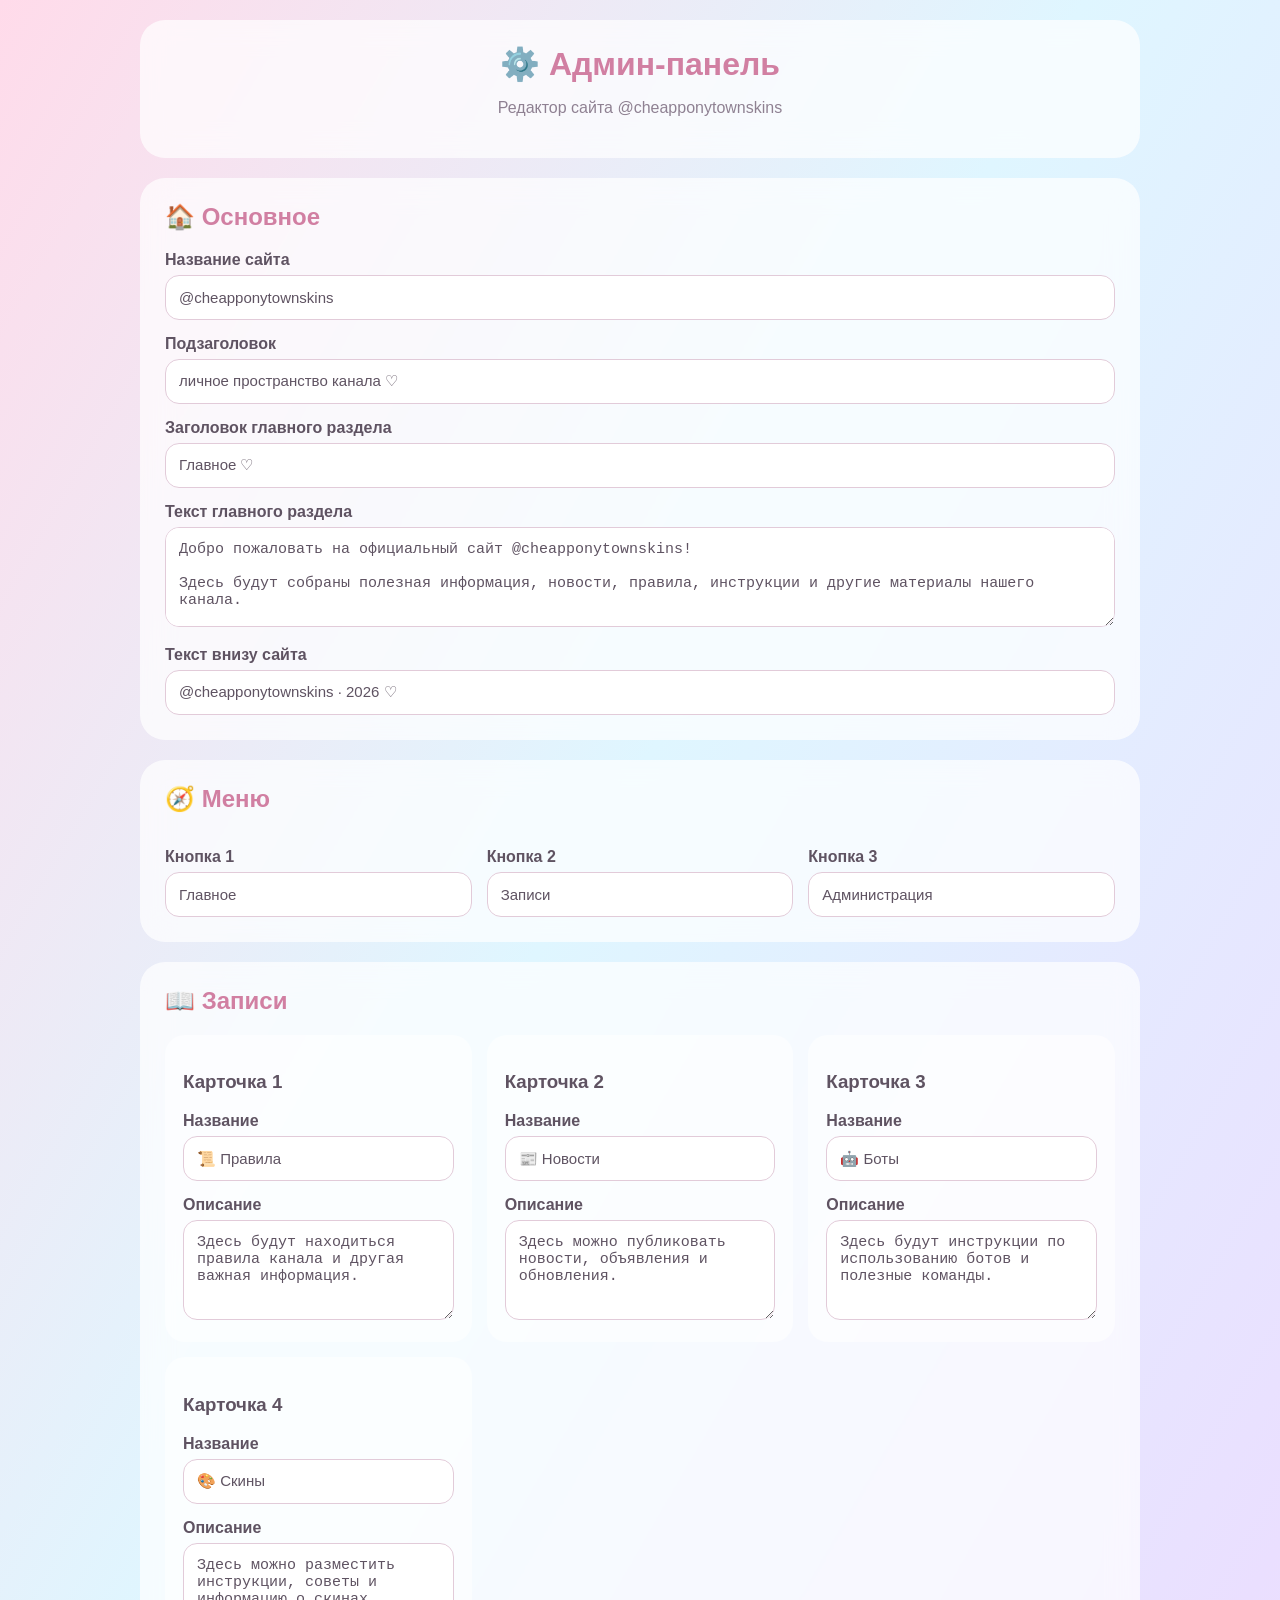
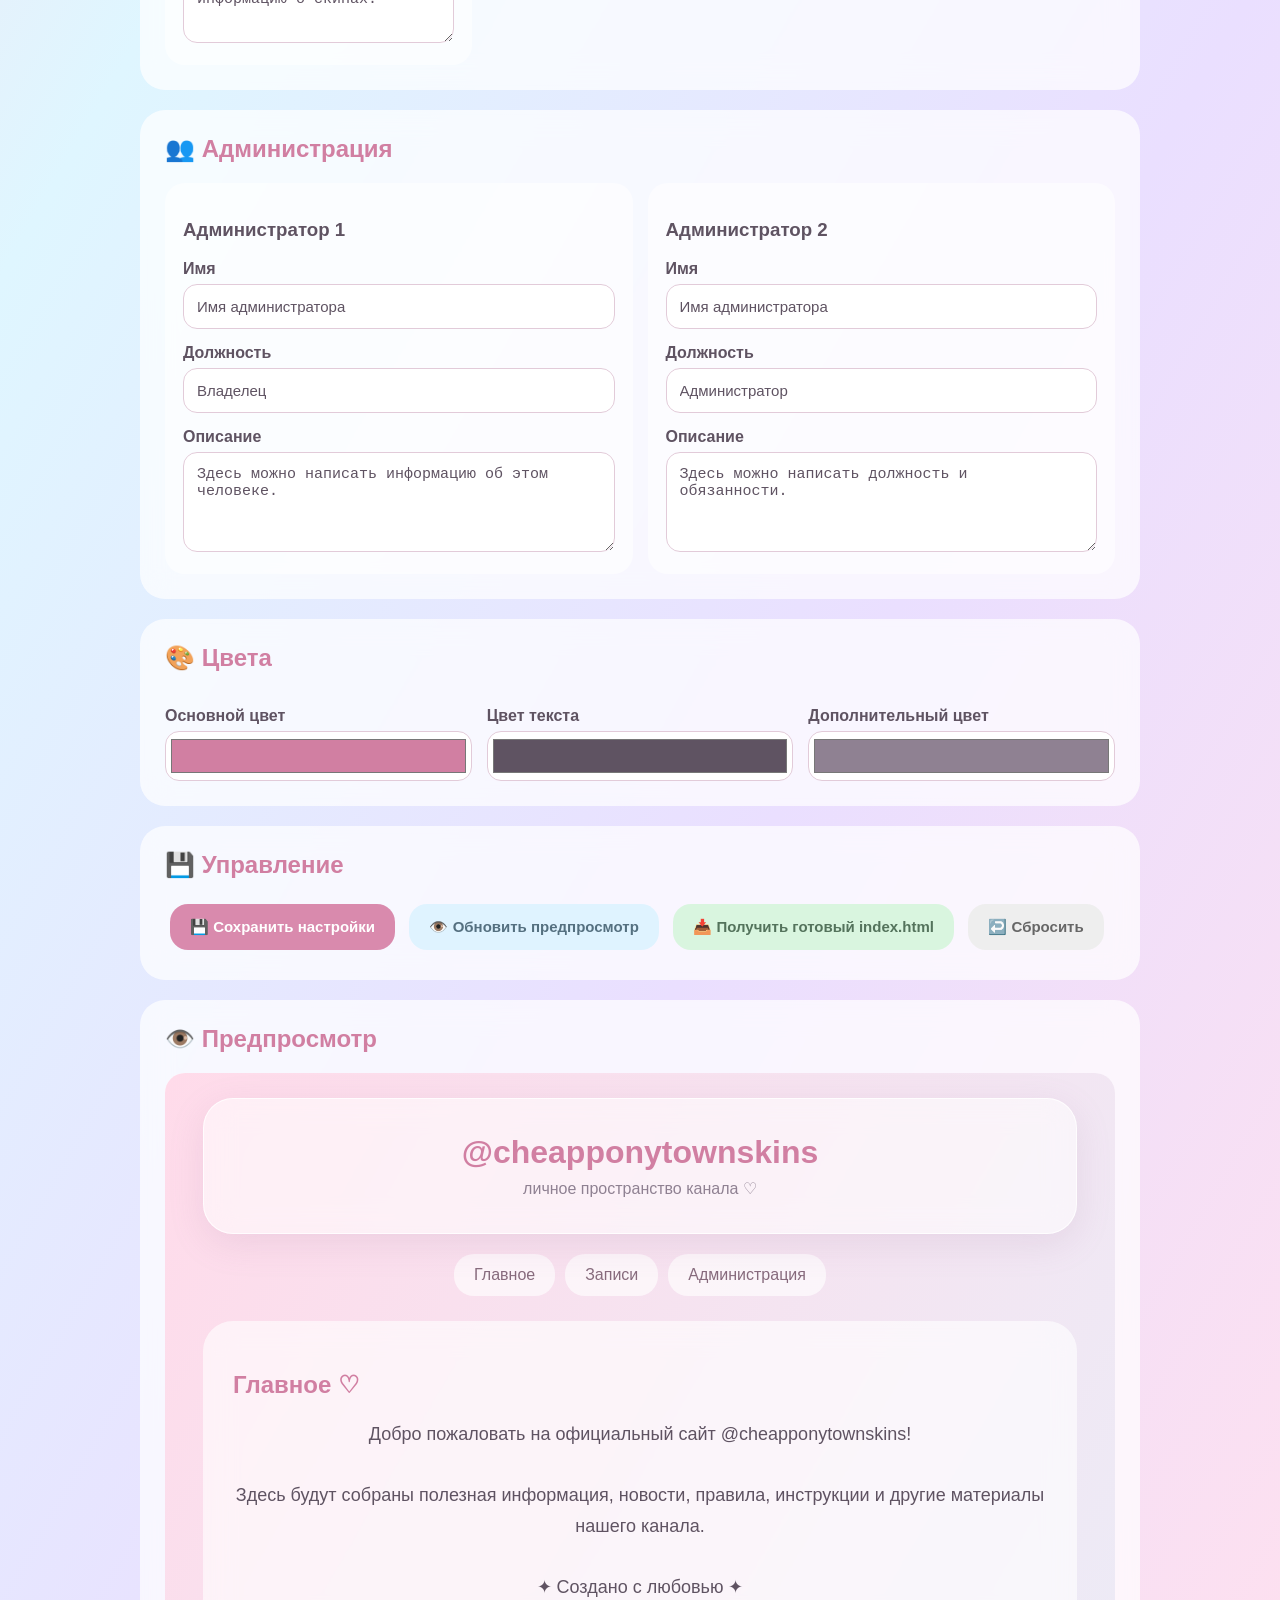
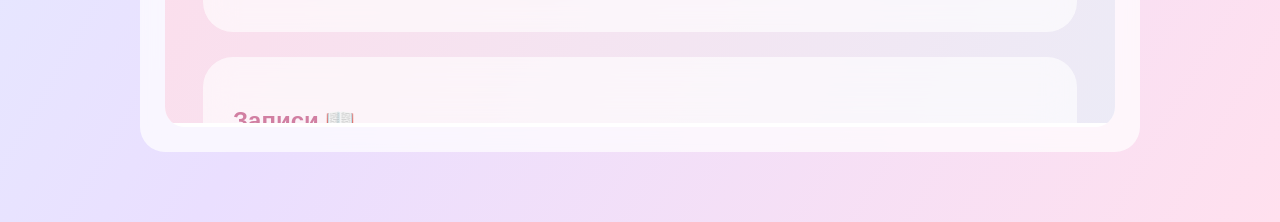
==== admin.html @ 1b4c838d "Rename Admin.html to admin.html" ====
<!DOCTYPE html>
<html lang="ru">
<head>
<meta charset="UTF-8">
<meta name="viewport" content="width=device-width, initial-scale=1.0">

<title>Админ-панель</title>

<style>

* {
    box-sizing: border-box;
}

body {
    margin: 0;
    font-family: Arial, sans-serif;
    background:
        linear-gradient(
            120deg,
            #ffdbea,
            #dff6ff,
            #eadfff,
            #ffe0ee
        );

    min-height: 100vh;
    color: #5f5362;
}

.container {
    width: min(1000px, 94%);
    margin: auto;
    padding: 20px 0 50px;
}

header {
    background: rgba(255,255,255,.7);
    backdrop-filter: blur(15px);
    padding: 25px;
    border-radius: 25px;
    text-align: center;
    margin-bottom: 20px;
}

header h1 {
    margin: 0;
    color: #d17fa2;
}

header p {
    color: #8f8192;
}

.panel {
    background: rgba(255,255,255,.7);
    backdrop-filter: blur(15px);
    padding: 25px;
    border-radius: 25px;
    margin-bottom: 20px;
}

.panel h2 {
    color: #d17fa2;
    margin-top: 0;
}

label {
    display: block;
    margin-top: 15px;
    margin-bottom: 6px;
    font-weight: bold;
}

input,
textarea {
    width: 100%;
    padding: 13px;
    border-radius: 14px;
    border: 1px solid #e2cbd9;
    background: white;
    font-size: 15px;
    color: #5f5362;
}

textarea {
    min-height: 100px;
    resize: vertical;
}

.grid {
    display: grid;
    grid-template-columns:
        repeat(auto-fit, minmax(230px, 1fr));

    gap: 15px;
}

.editor-card {
    background: rgba(255,255,255,.55);
    padding: 18px;
    border-radius: 20px;
}

button {
    border: none;
    padding: 14px 20px;
    border-radius: 18px;
    cursor: pointer;
    font-size: 15px;
    font-weight: bold;
    margin: 5px;
}

.save {
    background: #d98aad;
    color: white;
}

.preview {
    background: #dff3ff;
    color: #557080;
}

.download {
    background: #d9f5df;
    color: #54735c;
}

.reset {
    background: #eee;
    color: #666;
}

#message {
    margin-top: 15px;
    padding: 12px;
    border-radius: 15px;
    background: rgba(255,255,255,.8);
    display: none;
}

.preview-box {
    background: white;
    border-radius: 20px;
    overflow: hidden;
    margin-top: 20px;
}

iframe {
    width: 100%;
    height: 650px;
    border: none;
}

.color {
    height: 50px;
    padding: 3px;
}

</style>
</head>

<body>

<div class="container">

<header>

<h1>⚙️ Админ-панель</h1>

<p>
Редактор сайта @cheapponytownskins
</p>

</header>


<!-- ОСНОВНОЕ -->

<div class="panel">

<h2>🏠 Основное</h2>

<label>Название сайта</label>
<input id="siteName">

<label>Подзаголовок</label>
<input id="subtitle">

<label>Заголовок главного раздела</label>
<input id="homeTitle">

<label>Текст главного раздела</label>
<textarea id="homeText"></textarea>

<label>Текст внизу сайта</label>
<input id="footer">

</div>


<!-- МЕНЮ -->

<div class="panel">

<h2>🧭 Меню</h2>

<div class="grid">

<div>

<label>Кнопка 1</label>
<input id="nav1">

</div>

<div>

<label>Кнопка 2</label>
<input id="nav2">

</div>

<div>

<label>Кнопка 3</label>
<input id="nav3">

</div>

</div>

</div>


<!-- КАРТОЧКИ -->

<div class="panel">

<h2>📖 Записи</h2>

<div class="grid">

<div class="editor-card">

<h3>Карточка 1</h3>

<label>Название</label>
<input id="card1Title">

<label>Описание</label>
<textarea id="card1Text"></textarea>

</div>


<div class="editor-card">

<h3>Карточка 2</h3>

<label>Название</label>
<input id="card2Title">

<label>Описание</label>
<textarea id="card2Text"></textarea>

</div>


<div class="editor-card">

<h3>Карточка 3</h3>

<label>Название</label>
<input id="card3Title">

<label>Описание</label>
<textarea id="card3Text"></textarea>

</div>


<div class="editor-card">

<h3>Карточка 4</h3>

<label>Название</label>
<input id="card4Title">

<label>Описание</label>
<textarea id="card4Text"></textarea>

</div>

</div>

</div>


<!-- АДМИНЫ -->

<div class="panel">

<h2>👥 Администрация</h2>

<div class="grid">

<div class="editor-card">

<h3>Администратор 1</h3>

<label>Имя</label>
<input id="admin1Name">

<label>Должность</label>
<input id="admin1Position">

<label>Описание</label>
<textarea id="admin1Text"></textarea>

</div>


<div class="editor-card">

<h3>Администратор 2</h3>

<label>Имя</label>
<input id="admin2Name">

<label>Должность</label>
<input id="admin2Position">

<label>Описание</label>
<textarea id="admin2Text"></textarea>

</div>

</div>

</div>


<!-- ЦВЕТА -->

<div class="panel">

<h2>🎨 Цвета</h2>

<div class="grid">

<div>

<label>Основной цвет</label>

<input
type="color"
class="color"
id="primaryColor">

</div>


<div>

<label>Цвет текста</label>

<input
type="color"
class="color"
id="textColor">

</div>


<div>

<label>Дополнительный цвет</label>

<input
type="color"
class="color"
id="secondaryColor">

</div>

</div>

</div>


<!-- УПРАВЛЕНИЕ -->

<div class="panel">

<h2>💾 Управление</h2>

<button
class="save"
onclick="saveSettings()">

💾 Сохранить настройки

</button>


<button
class="preview"
onclick="updatePreview()">

👁️ Обновить предпросмотр

</button>


<button
class="download"
onclick="downloadHTML()">

📥 Получить готовый index.html

</button>


<button
class="reset"
onclick="resetSettings()">

↩️ Сбросить

</button>


<div id="message"></div>

</div>


<!-- ПРЕДПРОСМОТР -->

<div class="panel">

<h2>👁️ Предпросмотр</h2>

<div class="preview-box">

<iframe id="preview"></iframe>

</div>

</div>


</div>


<script>


const defaults = {

siteName:
"@cheapponytownskins",

subtitle:
"личное пространство канала ♡",

homeTitle:
"Главное ♡",

homeText:
"Добро пожаловать на официальный сайт @cheapponytownskins!\n\nЗдесь будут собраны полезная информация, новости, правила, инструкции и другие материалы нашего канала.\n\n✦ Создано с любовью ✦",

footer:
"@cheapponytownskins · 2026 ♡",

nav1:
"Главное",

nav2:
"Записи",

nav3:
"Администрация",


card1Title:
"📜 Правила",

card1Text:
"Здесь будут находиться правила канала и другая важная информация.",


card2Title:
"📰 Новости",

card2Text:
"Здесь можно публиковать новости, объявления и обновления.",


card3Title:
"🤖 Боты",

card3Text:
"Здесь будут инструкции по использованию ботов и полезные команды.",


card4Title:
"🎨 Скины",

card4Text:
"Здесь можно разместить инструкции, советы и информацию о скинах.",


admin1Name:
"Имя администратора",

admin1Position:
"Владелец",

admin1Text:
"Здесь можно написать информацию об этом человеке.",


admin2Name:
"Имя администратора",

admin2Position:
"Администратор",

admin2Text:
"Здесь можно написать должность и обязанности.",


primaryColor:
"#d17fa2",

textColor:
"#5f5362",

secondaryColor:
"#8f8192"

};


function getSettings() {

    const saved =
        localStorage.getItem("adminSettings");

    if (!saved) {

        return {
            ...defaults
        };

    }

    return {
        ...defaults,
        ...JSON.parse(saved)
    };

}


function loadSettings() {

    const settings =
        getSettings();

    Object.keys(settings).forEach(key => {

        const element =
            document.getElementById(key);

        if (element) {

            element.value =
                settings[key];

        }

    });

}


function getCurrentSettings() {

    const settings = {};

    Object.keys(defaults).forEach(key => {

        const element =
            document.getElementById(key);

        if (element) {

            settings[key] =
                element.value;

        }

    });

    return settings;

}


function saveSettings() {

    const settings =
        getCurrentSettings();

    localStorage.setItem(
        "adminSettings",
        JSON.stringify(settings)
    );

    updatePreview();

    showMessage(
        "✅ Настройки сохранены!"
    );

}


function resetSettings() {

    if (
        !confirm(
            "Сбросить все изменения?"
        )
    ) {
        return;
    }

    localStorage.removeItem(
        "adminSettings"
    );

    loadSettings();

    updatePreview();

    showMessage(
        "↩️ Настройки сброшены."
    );

}


function showMessage(text) {

    const box =
        document.getElementById("message");

    box.textContent =
        text;

    box.style.display =
        "block";

    setTimeout(() => {

        box.style.display =
            "none";

    }, 3000);

}


function escapeHTML(text) {

    return text
        .replace(/&/g, "&amp;")
        .replace(/</g, "&lt;")
        .replace(/>/g, "&gt;")
        .replace(/"/g, "&quot;");

}


function generateHTML(settings) {

return `<!DOCTYPE html>

<html lang="ru">

<head>

<meta charset="UTF-8">

<meta
name="viewport"
content="width=device-width, initial-scale=1.0">

<title>${escapeHTML(settings.siteName)}</title>

<style>

* {
    box-sizing: border-box;
}

html {
    scroll-behavior: smooth;
}

body {

    margin: 0;

    min-height: 100vh;

    font-family: Arial, sans-serif;

    color: ${settings.textColor};

    background:

    linear-gradient(
        120deg,
        #ffdbea,
        #dff6ff,
        #eadfff,
        #ffe0ee,
        #d8f5ff
    );

    background-size: 500% 500%;

    animation:
    waterfall 18s ease infinite;

}

@keyframes waterfall {

0% {
    background-position: 0% 50%;
}

50% {
    background-position: 100% 50%;
}

100% {
    background-position: 0% 50%;
}

}

.page {

    width:
    min(1000px, 92%);

    margin: auto;

    padding:
    25px 0 50px;

}

header {

    text-align: center;

    padding: 35px 20px;

    margin-bottom: 20px;

    background:
    rgba(255,255,255,.55);

    border:
    1px solid
    rgba(255,255,255,.8);

    border-radius: 30px;

    box-shadow:
    0 10px 35px
    rgba(160,120,160,.15);

    backdrop-filter:
    blur(15px);

}

.logo {

    font-size: 32px;

    font-weight: bold;

    color:
    ${settings.primaryColor};

    margin-bottom: 8px;

}

.subtitle {

    color:
    ${settings.secondaryColor};

}

nav {

    display: flex;

    justify-content: center;

    flex-wrap: wrap;

    gap: 10px;

    margin: 20px 0;

}

nav a {

    text-decoration: none;

    color: #876b7d;

    background:
    rgba(255,255,255,.65);

    padding:
    12px 20px;

    border-radius: 20px;

}

section {

    margin-top: 25px;

    padding: 30px;

    background:
    rgba(255,255,255,.62);

    border-radius: 30px;

    backdrop-filter:
    blur(15px);

}

h2 {

    color:
    ${settings.primaryColor};

}

.welcome {

    text-align: center;

    font-size: 18px;

    line-height: 1.7;

}

.cards {

    display: grid;

    grid-template-columns:
    repeat(auto-fit,minmax(220px,1fr));

    gap: 15px;

}

.card {

    padding: 22px;

    background:
    rgba(255,255,255,.7);

    border-radius: 22px;

}

.card h3 {

    color:
    ${settings.primaryColor};

}

.admin {

    text-align: center;

}

.admin-name {

    font-size: 20px;

    font-weight: bold;

    color:
    ${settings.primaryColor};

}

.position {

    color:
    ${settings.secondaryColor};

}

footer {

    text-align: center;

    padding: 30px 10px 0;

    color:
    ${settings.secondaryColor};

    font-size: 13px;

}

</style>

</head>

<body>

<div class="page">

<header>

<div class="logo">
${escapeHTML(settings.siteName)}
</div>

<div class="subtitle">
${escapeHTML(settings.subtitle)}
</div>

</header>


<nav>

<a href="#home">
${escapeHTML(settings.nav1)}
</a>

<a href="#posts">
${escapeHTML(settings.nav2)}
</a>

<a href="#admins">
${escapeHTML(settings.nav3)}
</a>

</nav>


<section id="home">

<h2>
${escapeHTML(settings.homeTitle)}
</h2>

<div class="welcome">

${escapeHTML(settings.homeText)
.replace(/\n/g,"<br>")}

</div>

</section>


<section id="posts">

<h2>
Записи 📖
</h2>

<div class="cards">

<div class="card">

<h3>
${escapeHTML(settings.card1Title)}
</h3>

<p>
${escapeHTML(settings.card1Text)}
</p>

</div>


<div class="card">

<h3>
${escapeHTML(settings.card2Title)}
</h3>

<p>
${escapeHTML(settings.card2Text)}
</p>

</div>


<div class="card">

<h3>
${escapeHTML(settings.card3Title)}
</h3>

<p>
${escapeHTML(settings.card3Text)}
</p>

</div>


<div class="card">

<h3>
${escapeHTML(settings.card4Title)}
</h3>

<p>
${escapeHTML(settings.card4Text)}
</p>

</div>

</div>

</section>


<section id="admins">

<h2>
Администрация ♡
</h2>

<div class="cards">

<div class="card admin">

<div class="admin-name">

${escapeHTML(settings.admin1Name)}

</div>

<div class="position">

${escapeHTML(settings.admin1Position)}

</div>

<p>

${escapeHTML(settings.admin1Text)}

</p>

</div>


<div class="card admin">

<div class="admin-name">

${escapeHTML(settings.admin2Name)}

</div>

<div class="position">

${escapeHTML(settings.admin2Position)}

</div>

<p>

${escapeHTML(settings.admin2Text)}

</p>

</div>

</div>

</section>


<footer>

${escapeHTML(settings.footer)}

</footer>

</div>

</body>

</html>`;

}


function updatePreview() {

    const settings =
        getCurrentSettings();

    const html =
        generateHTML(settings);

    const frame =
        document.getElementById(
            "preview"
        );

    frame.srcdoc =
        html;

}


function downloadHTML() {

    const settings =
        getCurrentSettings();

    const html =
        generateHTML(settings);

    const blob =
        new Blob(
            [html],
            {
                type:
                "text/html"
            }
        );

    const url =
        URL.createObjectURL(blob);

    const link =
        document.createElement("a");

    link.href =
        url;

    link.download =
        "index.html";

    link.click();

    URL.revokeObjectURL(url);

    showMessage(
        "📥 Готовый index.html создан!"
    );

}


loadSettings();

updatePreview();

</script>

</body>
                                     </html>
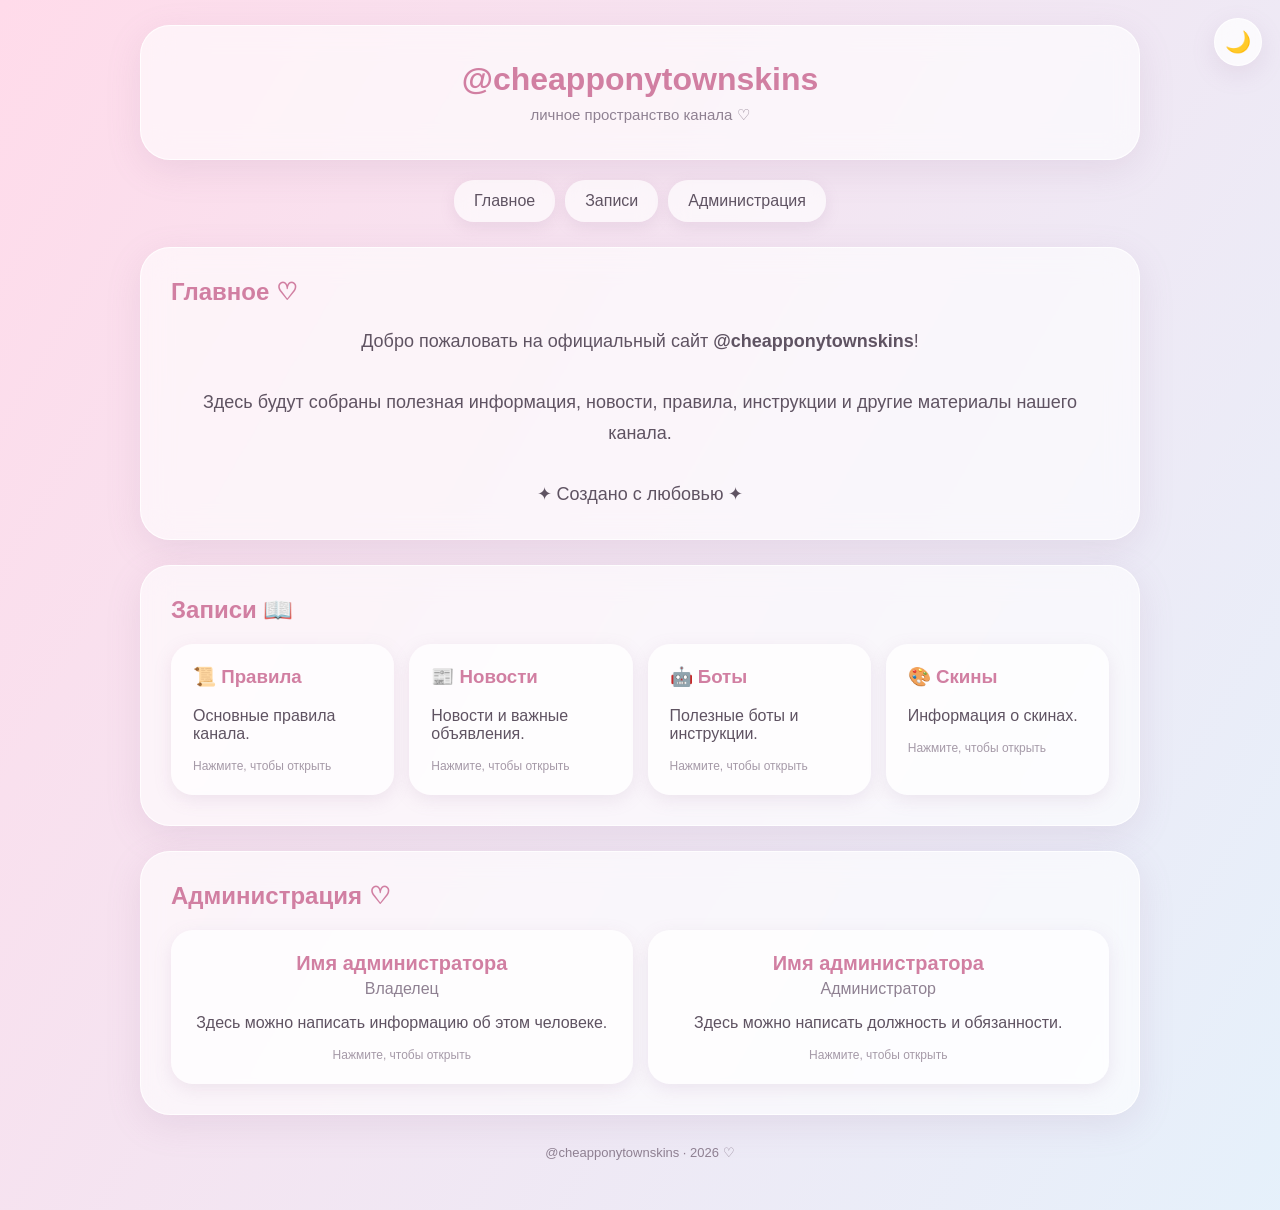
==== commit e3c3bced: "Update admin.html" ====
--- a/admin.html
+++ b/admin.html
@@ -4,7 +4,7 @@
 <meta charset="UTF-8">
 <meta name="viewport" content="width=device-width, initial-scale=1.0">
 
-<title>Админ-панель</title>
+<title>@cheapponytownskins</title>
 
 <style>
 
@@ -12,991 +12,877 @@
     box-sizing: border-box;
 }
 
+html {
+    scroll-behavior: smooth;
+}
+
+:root {
+
+    --bg1: #ffdbea;
+    --bg2: #dff6ff;
+    --bg3: #eadfff;
+    --bg4: #ffe0ee;
+    --bg5: #d8f5ff;
+
+    --text: #5f5362;
+    --primary: #d17fa2;
+    --secondary: #8f8192;
+
+    --glass: rgba(255,255,255,.62);
+    --glass-strong: rgba(255,255,255,.75);
+
+    --card: rgba(255,255,255,.72);
+
+    --nav: rgba(255,255,255,.65);
+
+    --shadow:
+        rgba(160,120,160,.15);
+
+    --popup:
+        rgba(255,255,255,.90);
+
+    --border:
+        rgba(255,255,255,.8);
+}
+
+
+/* ================= DARK THEME ================= */
+
+body.dark {
+
+    --bg1: #130708;
+    --bg2: #21090d;
+    --bg3: #2d0b10;
+    --bg4: #180608;
+    --bg5: #090909;
+
+    --text: #dedede;
+
+    --primary: #d65362;
+
+    --secondary: #a9a9a9;
+
+    --glass:
+        rgba(25,25,25,.78);
+
+    --glass-strong:
+        rgba(35,35,35,.90);
+
+    --card:
+        rgba(75,75,75,.85);
+
+    --nav:
+        rgba(45,45,45,.90);
+
+    --shadow:
+        rgba(0,0,0,.45);
+
+    --popup:
+        rgba(28,28,28,.96);
+
+    --border:
+        rgba(110,110,110,.35);
+}
+
+
+/* ================= BODY ================= */
+
 body {
+
     margin: 0;
-    font-family: Arial, sans-serif;
+
+    min-height: 100vh;
+
+    font-family:
+        Arial,
+        sans-serif;
+
+    color:
+        var(--text);
+
     background:
+
         linear-gradient(
             120deg,
-            #ffdbea,
-            #dff6ff,
-            #eadfff,
-            #ffe0ee
+            var(--bg1),
+            var(--bg2),
+            var(--bg3),
+            var(--bg4),
+            var(--bg5)
         );
 
-    min-height: 100vh;
-    color: #5f5362;
-}
-
-.container {
-    width: min(1000px, 94%);
-    margin: auto;
-    padding: 20px 0 50px;
-}
+    background-size:
+        500% 500%;
+
+    animation:
+        waterfall 18s ease infinite;
+
+    transition:
+        background .5s,
+        color .5s;
+}
+
+
+@keyframes waterfall {
+
+    0% {
+        background-position:
+            0% 50%;
+    }
+
+    50% {
+        background-position:
+            100% 50%;
+    }
+
+    100% {
+        background-position:
+            0% 50%;
+    }
+
+}
+
+
+/* ================= THEME BUTTON ================= */
+
+.theme-button {
+
+    position:
+        fixed;
+
+    top:
+        18px;
+
+    right:
+        18px;
+
+    z-index:
+        10000;
+
+    width:
+        48px;
+
+    height:
+        48px;
+
+    border:
+        1px solid var(--border);
+
+    border-radius:
+        50%;
+
+    background:
+        var(--glass-strong);
+
+    backdrop-filter:
+        blur(15px);
+
+    box-shadow:
+        0 8px 25px var(--shadow);
+
+    cursor:
+        pointer;
+
+    font-size:
+        21px;
+
+    transition:
+        .3s;
+
+}
+
+
+.theme-button:hover {
+
+    transform:
+        rotate(15deg)
+        scale(1.08);
+
+}
+
+
+/* ================= PAGE ================= */
+
+.page {
+
+    width:
+        min(1000px,92%);
+
+    margin:
+        auto;
+
+    padding:
+        25px 0 50px;
+}
+
+
+/* ================= HEADER ================= */
 
 header {
-    background: rgba(255,255,255,.7);
-    backdrop-filter: blur(15px);
-    padding: 25px;
-    border-radius: 25px;
-    text-align: center;
-    margin-bottom: 20px;
-}
-
-header h1 {
-    margin: 0;
-    color: #d17fa2;
-}
-
-header p {
-    color: #8f8192;
-}
-
-.panel {
-    background: rgba(255,255,255,.7);
-    backdrop-filter: blur(15px);
-    padding: 25px;
-    border-radius: 25px;
-    margin-bottom: 20px;
-}
-
-.panel h2 {
-    color: #d17fa2;
-    margin-top: 0;
-}
-
-label {
-    display: block;
-    margin-top: 15px;
-    margin-bottom: 6px;
-    font-weight: bold;
-}
-
-input,
-textarea {
-    width: 100%;
-    padding: 13px;
-    border-radius: 14px;
-    border: 1px solid #e2cbd9;
-    background: white;
-    font-size: 15px;
-    color: #5f5362;
-}
-
-textarea {
-    min-height: 100px;
-    resize: vertical;
-}
-
-.grid {
-    display: grid;
+
+    text-align:
+        center;
+
+    padding:
+        35px 20px;
+
+    margin-bottom:
+        20px;
+
+    background:
+        var(--glass);
+
+    border:
+        1px solid var(--border);
+
+    border-radius:
+        30px;
+
+    box-shadow:
+        0 10px 35px var(--shadow);
+
+    backdrop-filter:
+        blur(15px);
+
+    transition:
+        .5s;
+}
+
+
+.logo {
+
+    font-size:
+        32px;
+
+    font-weight:
+        bold;
+
+    color:
+        var(--primary);
+
+    margin-bottom:
+        8px;
+}
+
+
+.subtitle {
+
+    color:
+        var(--secondary);
+
+    font-size:
+        15px;
+}
+
+
+/* ================= NAV ================= */
+
+nav {
+
+    display:
+        flex;
+
+    justify-content:
+        center;
+
+    flex-wrap:
+        wrap;
+
+    gap:
+        10px;
+
+    margin:
+        20px 0;
+}
+
+
+nav a {
+
+    text-decoration:
+        none;
+
+    color:
+        var(--text);
+
+    background:
+        var(--nav);
+
+    padding:
+        12px 20px;
+
+    border-radius:
+        20px;
+
+    transition:
+        .25s;
+
+    box-shadow:
+        0 5px 15px var(--shadow);
+
+    backdrop-filter:
+        blur(10px);
+}
+
+
+nav a:hover {
+
+    transform:
+        translateY(-3px);
+
+    background:
+        var(--glass-strong);
+
+    color:
+        var(--primary);
+}
+
+
+/* ================= SECTION ================= */
+
+section {
+
+    margin-top:
+        25px;
+
+    padding:
+        30px;
+
+    background:
+        var(--glass);
+
+    border:
+        1px solid var(--border);
+
+    border-radius:
+        30px;
+
+    box-shadow:
+        0 10px 35px var(--shadow);
+
+    backdrop-filter:
+        blur(15px);
+
+    transition:
+        .5s;
+}
+
+
+h2 {
+
+    margin-top:
+        0;
+
+    color:
+        var(--primary);
+}
+
+
+.welcome {
+
+    text-align:
+        center;
+
+    font-size:
+        18px;
+
+    line-height:
+        1.7;
+}
+
+
+/* ================= CARDS ================= */
+
+.cards {
+
+    display:
+        grid;
+
     grid-template-columns:
-        repeat(auto-fit, minmax(230px, 1fr));
-
-    gap: 15px;
-}
-
-.editor-card {
-    background: rgba(255,255,255,.55);
-    padding: 18px;
-    border-radius: 20px;
-}
-
-button {
-    border: none;
-    padding: 14px 20px;
-    border-radius: 18px;
-    cursor: pointer;
-    font-size: 15px;
-    font-weight: bold;
-    margin: 5px;
-}
-
-.save {
-    background: #d98aad;
-    color: white;
-}
-
-.preview {
-    background: #dff3ff;
-    color: #557080;
-}
-
-.download {
-    background: #d9f5df;
-    color: #54735c;
-}
-
-.reset {
-    background: #eee;
-    color: #666;
-}
-
-#message {
-    margin-top: 15px;
-    padding: 12px;
-    border-radius: 15px;
-    background: rgba(255,255,255,.8);
-    display: none;
-}
-
-.preview-box {
-    background: white;
-    border-radius: 20px;
-    overflow: hidden;
-    margin-top: 20px;
-}
-
-iframe {
-    width: 100%;
-    height: 650px;
-    border: none;
-}
-
-.color {
-    height: 50px;
-    padding: 3px;
+        repeat(
+            auto-fit,
+            minmax(220px,1fr)
+        );
+
+    gap:
+        15px;
+}
+
+
+.card {
+
+    padding:
+        22px;
+
+    background:
+        var(--card);
+
+    border-radius:
+        22px;
+
+    transition:
+        .3s;
+
+    cursor:
+        pointer;
+
+    box-shadow:
+        0 5px 18px var(--shadow);
+}
+
+
+.card:hover {
+
+    transform:
+        translateY(-5px);
+
+    box-shadow:
+        0 12px 28px var(--shadow);
+}
+
+
+.card h3 {
+
+    margin-top:
+        0;
+
+    color:
+        var(--primary);
+}
+
+
+.card::after {
+
+    content:
+        "Нажмите, чтобы открыть";
+
+    display:
+        block;
+
+    margin-top:
+        15px;
+
+    font-size:
+        12px;
+
+    color:
+        var(--secondary);
+
+    opacity:
+        .8;
+}
+
+
+/* ================= ADMIN ================= */
+
+.admin {
+
+    text-align:
+        center;
+}
+
+
+.admin-name {
+
+    font-size:
+        20px;
+
+    font-weight:
+        bold;
+
+    color:
+        var(--primary);
+}
+
+
+.position {
+
+    margin-top:
+        5px;
+
+    color:
+        var(--secondary);
+}
+
+
+/* ================= POPUP ================= */
+
+.popup {
+
+    position:
+        fixed;
+
+    inset:
+        0;
+
+    display:
+        none;
+
+    align-items:
+        center;
+
+    justify-content:
+        center;
+
+    padding:
+        20px;
+
+    z-index:
+        9999;
+
+    background:
+        rgba(0,0,0,.28);
+
+    backdrop-filter:
+        blur(12px);
+}
+
+
+.popup.active {
+
+    display:
+        flex;
+}
+
+
+.popup-window {
+
+    width:
+        min(750px,100%);
+
+    max-height:
+        85vh;
+
+    overflow:
+        hidden;
+
+    background:
+        var(--popup);
+
+    border:
+        1px solid var(--border);
+
+    border-radius:
+        30px;
+
+    box-shadow:
+        0 20px 70px var(--shadow);
+
+    backdrop-filter:
+        blur(25px);
+
+    animation:
+        popupOpen .25s ease;
+}
+
+
+@keyframes popupOpen {
+
+    from {
+
+        opacity:
+            0;
+
+        transform:
+            scale(.9)
+            translateY(20px);
+
+    }
+
+    to {
+
+        opacity:
+            1;
+
+        transform:
+            scale(1)
+            translateY(0);
+
+    }
+
+}
+
+
+.popup-header {
+
+    display:
+        flex;
+
+    align-items:
+        center;
+
+    justify-content:
+        space-between;
+
+    padding:
+        20px 25px;
+
+    border-bottom:
+        1px solid var(--border);
+}
+
+
+.popup-title {
+
+    margin:
+        0;
+
+    color:
+        var(--primary);
+
+    font-size:
+        22px;
+}
+
+
+.close {
+
+    width:
+        38px;
+
+    height:
+        38px;
+
+    border:
+        none;
+
+    border-radius:
+        50%;
+
+    background:
+        var(--card);
+
+    color:
+        var(--text);
+
+    font-size:
+        20px;
+
+    cursor:
+        pointer;
+
+    transition:
+        .2s;
+}
+
+
+.close:hover {
+
+    background:
+        var(--primary);
+
+    color:
+        white;
+
+    transform:
+        rotate(90deg);
+}
+
+
+.popup-content {
+
+    padding:
+        25px;
+
+    overflow-y:
+        auto;
+
+    max-height:
+        calc(85vh - 85px);
+
+    line-height:
+        1.75;
+
+    font-size:
+        15px;
+
+    color:
+        var(--text);
+}
+
+
+.rules h4 {
+
+    color:
+        var(--primary);
+
+    margin-bottom:
+        5px;
+}
+
+
+.rules p {
+
+    margin-top:
+        5px;
+}
+
+
+.rule-number {
+
+    color:
+        var(--primary);
+
+    font-weight:
+        bold;
+}
+
+
+/* ================= FOOTER ================= */
+
+footer {
+
+    text-align:
+        center;
+
+    padding:
+        30px 10px 0;
+
+    color:
+        var(--secondary);
+
+    font-size:
+        13px;
+}
+
+
+/* ================= MOBILE ================= */
+
+@media(max-width:600px) {
+
+    .page {
+        width:94%;
+    }
+
+    .logo {
+        font-size:25px;
+    }
+
+    section {
+        padding:22px;
+        border-radius:24px;
+    }
+
+    nav a {
+        padding:10px 15px;
+    }
+
+    .theme-button {
+
+        top:12px;
+
+        right:12px;
+
+        width:44px;
+
+        height:44px;
+
+    }
+
+    .popup {
+        padding:10px;
+    }
+
+    .popup-window {
+        border-radius:24px;
+    }
+
+    .popup-content {
+        padding:20px;
+        font-size:14px;
+    }
+
 }
 
 </style>
+
 </head>
 
 <body>
 
-<div class="container">
+
+<!-- КНОПКА ТЕМЫ -->
+
+<button
+    class="theme-button"
+    id="themeButton"
+    onclick="toggleTheme()"
+    aria-label="Сменить тему">
+
+    🌙
+
+</button>
+
+
+
+<div class="page">
+
+
+<!-- HEADER -->
 
 <header>
 
-<h1>⚙️ Админ-панель</h1>
-
-<p>
-Редактор сайта @cheapponytownskins
-</p>
+<div class="logo">
+@cheapponytownskins
+</div>
+
+<div class="subtitle">
+личное пространство канала ♡
+</div>
 
 </header>
 
 
-<!-- ОСНОВНОЕ -->
-
-<div class="panel">
-
-<h2>🏠 Основное</h2>
-
-<label>Название сайта</label>
-<input id="siteName">
-
-<label>Подзаголовок</label>
-<input id="subtitle">
-
-<label>Заголовок главного раздела</label>
-<input id="homeTitle">
-
-<label>Текст главного раздела</label>
-<textarea id="homeText"></textarea>
-
-<label>Текст внизу сайта</label>
-<input id="footer">
-
-</div>
-
-
-<!-- МЕНЮ -->
-
-<div class="panel">
-
-<h2>🧭 Меню</h2>
-
-<div class="grid">
-
-<div>
-
-<label>Кнопка 1</label>
-<input id="nav1">
-
-</div>
-
-<div>
-
-<label>Кнопка 2</label>
-<input id="nav2">
-
-</div>
-
-<div>
-
-<label>Кнопка 3</label>
-<input id="nav3">
-
-</div>
-
-</div>
-
-</div>
-
-
-<!-- КАРТОЧКИ -->
-
-<div class="panel">
-
-<h2>📖 Записи</h2>
-
-<div class="grid">
-
-<div class="editor-card">
-
-<h3>Карточка 1</h3>
-
-<label>Название</label>
-<input id="card1Title">
-
-<label>Описание</label>
-<textarea id="card1Text"></textarea>
-
-</div>
-
-
-<div class="editor-card">
-
-<h3>Карточка 2</h3>
-
-<label>Название</label>
-<input id="card2Title">
-
-<label>Описание</label>
-<textarea id="card2Text"></textarea>
-
-</div>
-
-
-<div class="editor-card">
-
-<h3>Карточка 3</h3>
-
-<label>Название</label>
-<input id="card3Title">
-
-<label>Описание</label>
-<textarea id="card3Text"></textarea>
-
-</div>
-
-
-<div class="editor-card">
-
-<h3>Карточка 4</h3>
-
-<label>Название</label>
-<input id="card4Title">
-
-<label>Описание</label>
-<textarea id="card4Text"></textarea>
-
-</div>
-
-</div>
-
-</div>
-
-
-<!-- АДМИНЫ -->
-
-<div class="panel">
-
-<h2>👥 Администрация</h2>
-
-<div class="grid">
-
-<div class="editor-card">
-
-<h3>Администратор 1</h3>
-
-<label>Имя</label>
-<input id="admin1Name">
-
-<label>Должность</label>
-<input id="admin1Position">
-
-<label>Описание</label>
-<textarea id="admin1Text"></textarea>
-
-</div>
-
-
-<div class="editor-card">
-
-<h3>Администратор 2</h3>
-
-<label>Имя</label>
-<input id="admin2Name">
-
-<label>Должность</label>
-<input id="admin2Position">
-
-<label>Описание</label>
-<textarea id="admin2Text"></textarea>
-
-</div>
-
-</div>
-
-</div>
-
-
-<!-- ЦВЕТА -->
-
-<div class="panel">
-
-<h2>🎨 Цвета</h2>
-
-<div class="grid">
-
-<div>
-
-<label>Основной цвет</label>
-
-<input
-type="color"
-class="color"
-id="primaryColor">
-
-</div>
-
-
-<div>
-
-<label>Цвет текста</label>
-
-<input
-type="color"
-class="color"
-id="textColor">
-
-</div>
-
-
-<div>
-
-<label>Дополнительный цвет</label>
-
-<input
-type="color"
-class="color"
-id="secondaryColor">
-
-</div>
-
-</div>
-
-</div>
-
-
-<!-- УПРАВЛЕНИЕ -->
-
-<div class="panel">
-
-<h2>💾 Управление</h2>
-
-<button
-class="save"
-onclick="saveSettings()">
-
-💾 Сохранить настройки
-
-</button>
-
-
-<button
-class="preview"
-onclick="updatePreview()">
-
-👁️ Обновить предпросмотр
-
-</button>
-
-
-<button
-class="download"
-onclick="downloadHTML()">
-
-📥 Получить готовый index.html
-
-</button>
-
-
-<button
-class="reset"
-onclick="resetSettings()">
-
-↩️ Сбросить
-
-</button>
-
-
-<div id="message"></div>
-
-</div>
-
-
-<!-- ПРЕДПРОСМОТР -->
-
-<div class="panel">
-
-<h2>👁️ Предпросмотр</h2>
-
-<div class="preview-box">
-
-<iframe id="preview"></iframe>
-
-</div>
-
-</div>
-
-
-</div>
-
-
-<script>
-
-
-const defaults = {
-
-siteName:
-"@cheapponytownskins",
-
-subtitle:
-"личное пространство канала ♡",
-
-homeTitle:
-"Главное ♡",
-
-homeText:
-"Добро пожаловать на официальный сайт @cheapponytownskins!\n\nЗдесь будут собраны полезная информация, новости, правила, инструкции и другие материалы нашего канала.\n\n✦ Создано с любовью ✦",
-
-footer:
-"@cheapponytownskins · 2026 ♡",
-
-nav1:
-"Главное",
-
-nav2:
-"Записи",
-
-nav3:
-"Администрация",
-
-
-card1Title:
-"📜 Правила",
-
-card1Text:
-"Здесь будут находиться правила канала и другая важная информация.",
-
-
-card2Title:
-"📰 Новости",
-
-card2Text:
-"Здесь можно публиковать новости, объявления и обновления.",
-
-
-card3Title:
-"🤖 Боты",
-
-card3Text:
-"Здесь будут инструкции по использованию ботов и полезные команды.",
-
-
-card4Title:
-"🎨 Скины",
-
-card4Text:
-"Здесь можно разместить инструкции, советы и информацию о скинах.",
-
-
-admin1Name:
-"Имя администратора",
-
-admin1Position:
-"Владелец",
-
-admin1Text:
-"Здесь можно написать информацию об этом человеке.",
-
-
-admin2Name:
-"Имя администратора",
-
-admin2Position:
-"Администратор",
-
-admin2Text:
-"Здесь можно написать должность и обязанности.",
-
-
-primaryColor:
-"#d17fa2",
-
-textColor:
-"#5f5362",
-
-secondaryColor:
-"#8f8192"
-
-};
-
-
-function getSettings() {
-
-    const saved =
-        localStorage.getItem("adminSettings");
-
-    if (!saved) {
-
-        return {
-            ...defaults
-        };
-
-    }
-
-    return {
-        ...defaults,
-        ...JSON.parse(saved)
-    };
-
-}
-
-
-function loadSettings() {
-
-    const settings =
-        getSettings();
-
-    Object.keys(settings).forEach(key => {
-
-        const element =
-            document.getElementById(key);
-
-        if (element) {
-
-            element.value =
-                settings[key];
-
-        }
-
-    });
-
-}
-
-
-function getCurrentSettings() {
-
-    const settings = {};
-
-    Object.keys(defaults).forEach(key => {
-
-        const element =
-            document.getElementById(key);
-
-        if (element) {
-
-            settings[key] =
-                element.value;
-
-        }
-
-    });
-
-    return settings;
-
-}
-
-
-function saveSettings() {
-
-    const settings =
-        getCurrentSettings();
-
-    localStorage.setItem(
-        "adminSettings",
-        JSON.stringify(settings)
-    );
-
-    updatePreview();
-
-    showMessage(
-        "✅ Настройки сохранены!"
-    );
-
-}
-
-
-function resetSettings() {
-
-    if (
-        !confirm(
-            "Сбросить все изменения?"
-        )
-    ) {
-        return;
-    }
-
-    localStorage.removeItem(
-        "adminSettings"
-    );
-
-    loadSettings();
-
-    updatePreview();
-
-    showMessage(
-        "↩️ Настройки сброшены."
-    );
-
-}
-
-
-function showMessage(text) {
-
-    const box =
-        document.getElementById("message");
-
-    box.textContent =
-        text;
-
-    box.style.display =
-        "block";
-
-    setTimeout(() => {
-
-        box.style.display =
-            "none";
-
-    }, 3000);
-
-}
-
-
-function escapeHTML(text) {
-
-    return text
-        .replace(/&/g, "&amp;")
-        .replace(/</g, "&lt;")
-        .replace(/>/g, "&gt;")
-        .replace(/"/g, "&quot;");
-
-}
-
-
-function generateHTML(settings) {
-
-return `<!DOCTYPE html>
-
-<html lang="ru">
-
-<head>
-
-<meta charset="UTF-8">
-
-<meta
-name="viewport"
-content="width=device-width, initial-scale=1.0">
-
-<title>${escapeHTML(settings.siteName)}</title>
-
-<style>
-
-* {
-    box-sizing: border-box;
-}
-
-html {
-    scroll-behavior: smooth;
-}
-
-body {
-
-    margin: 0;
-
-    min-height: 100vh;
-
-    font-family: Arial, sans-serif;
-
-    color: ${settings.textColor};
-
-    background:
-
-    linear-gradient(
-        120deg,
-        #ffdbea,
-        #dff6ff,
-        #eadfff,
-        #ffe0ee,
-        #d8f5ff
-    );
-
-    background-size: 500% 500%;
-
-    animation:
-    waterfall 18s ease infinite;
-
-}
-
-@keyframes waterfall {
-
-0% {
-    background-position: 0% 50%;
-}
-
-50% {
-    background-position: 100% 50%;
-}
-
-100% {
-    background-position: 0% 50%;
-}
-
-}
-
-.page {
-
-    width:
-    min(1000px, 92%);
-
-    margin: auto;
-
-    padding:
-    25px 0 50px;
-
-}
-
-header {
-
-    text-align: center;
-
-    padding: 35px 20px;
-
-    margin-bottom: 20px;
-
-    background:
-    rgba(255,255,255,.55);
-
-    border:
-    1px solid
-    rgba(255,255,255,.8);
-
-    border-radius: 30px;
-
-    box-shadow:
-    0 10px 35px
-    rgba(160,120,160,.15);
-
-    backdrop-filter:
-    blur(15px);
-
-}
-
-.logo {
-
-    font-size: 32px;
-
-    font-weight: bold;
-
-    color:
-    ${settings.primaryColor};
-
-    margin-bottom: 8px;
-
-}
-
-.subtitle {
-
-    color:
-    ${settings.secondaryColor};
-
-}
-
-nav {
-
-    display: flex;
-
-    justify-content: center;
-
-    flex-wrap: wrap;
-
-    gap: 10px;
-
-    margin: 20px 0;
-
-}
-
-nav a {
-
-    text-decoration: none;
-
-    color: #876b7d;
-
-    background:
-    rgba(255,255,255,.65);
-
-    padding:
-    12px 20px;
-
-    border-radius: 20px;
-
-}
-
-section {
-
-    margin-top: 25px;
-
-    padding: 30px;
-
-    background:
-    rgba(255,255,255,.62);
-
-    border-radius: 30px;
-
-    backdrop-filter:
-    blur(15px);
-
-}
-
-h2 {
-
-    color:
-    ${settings.primaryColor};
-
-}
-
-.welcome {
-
-    text-align: center;
-
-    font-size: 18px;
-
-    line-height: 1.7;
-
-}
-
-.cards {
-
-    display: grid;
-
-    grid-template-columns:
-    repeat(auto-fit,minmax(220px,1fr));
-
-    gap: 15px;
-
-}
-
-.card {
-
-    padding: 22px;
-
-    background:
-    rgba(255,255,255,.7);
-
-    border-radius: 22px;
-
-}
-
-.card h3 {
-
-    color:
-    ${settings.primaryColor};
-
-}
-
-.admin {
-
-    text-align: center;
-
-}
-
-.admin-name {
-
-    font-size: 20px;
-
-    font-weight: bold;
-
-    color:
-    ${settings.primaryColor};
-
-}
-
-.position {
-
-    color:
-    ${settings.secondaryColor};
-
-}
-
-footer {
-
-    text-align: center;
-
-    padding: 30px 10px 0;
-
-    color:
-    ${settings.secondaryColor};
-
-    font-size: 13px;
-
-}
-
-</style>
-
-</head>
-
-<body>
-
-<div class="page">
-
-<header>
-
-<div class="logo">
-${escapeHTML(settings.siteName)}
-</div>
-
-<div class="subtitle">
-${escapeHTML(settings.subtitle)}
-</div>
-
-</header>
-
+
+<!-- NAVIGATION -->
 
 <nav>
 
 <a href="#home">
-${escapeHTML(settings.nav1)}
+Главное
 </a>
 
 <a href="#posts">
-${escapeHTML(settings.nav2)}
+Записи
 </a>
 
 <a href="#admins">
-${escapeHTML(settings.nav3)}
+Администрация
 </a>
 
 </nav>
 
 
+
+<!-- HOME -->
+
 <section id="home">
 
 <h2>
-${escapeHTML(settings.homeTitle)}
+Главное ♡
 </h2>
 
 <div class="welcome">
 
-${escapeHTML(settings.homeText)
-.replace(/\n/g,"<br>")}
+Добро пожаловать на официальный сайт
+<b>@cheapponytownskins</b>!
+
+<br><br>
+
+Здесь будут собраны полезная информация,
+новости, правила, инструкции и другие материалы
+нашего канала.
+
+<br><br>
+
+✦ Создано с любовью ✦
 
 </div>
 
 </section>
 
+
+
+<!-- POSTS -->
 
 <section id="posts">
 
@@ -1006,61 +892,77 @@
 
 <div class="cards">
 
-<div class="card">
+
+<div
+    class="card"
+    onclick="openPopup('rules')">
 
 <h3>
-${escapeHTML(settings.card1Title)}
+📜 Правила
 </h3>
 
 <p>
-${escapeHTML(settings.card1Text)}
+Основные правила канала.
 </p>
 
 </div>
 
 
-<div class="card">
+
+<div
+    class="card"
+    onclick="openPopup('news')">
 
 <h3>
-${escapeHTML(settings.card2Title)}
+📰 Новости
 </h3>
 
 <p>
-${escapeHTML(settings.card2Text)}
+Новости и важные объявления.
 </p>
 
 </div>
 
 
-<div class="card">
+
+<div
+    class="card"
+    onclick="openPopup('bots')">
 
 <h3>
-${escapeHTML(settings.card3Title)}
+🤖 Боты
 </h3>
 
 <p>
-${escapeHTML(settings.card3Text)}
+Полезные боты и инструкции.
 </p>
 
 </div>
 
 
-<div class="card">
+
+<div
+    class="card"
+    onclick="openPopup('skins')">
 
 <h3>
-${escapeHTML(settings.card4Title)}
+🎨 Скины
 </h3>
 
 <p>
-${escapeHTML(settings.card4Text)}
+Информация о скинах.
 </p>
 
 </div>
 
+
 </div>
 
 </section>
 
+
+
+<!-- ADMINS -->
 
 <section id="admins">
 
@@ -1070,135 +972,472 @@
 
 <div class="cards">
 
+
 <div class="card admin">
 
 <div class="admin-name">
-
-${escapeHTML(settings.admin1Name)}
-
+Имя администратора
 </div>
 
 <div class="position">
-
-${escapeHTML(settings.admin1Position)}
-
+Владелец
 </div>
 
 <p>
-
-${escapeHTML(settings.admin1Text)}
-
+Здесь можно написать информацию
+об этом человеке.
 </p>
 
 </div>
 
 
+
 <div class="card admin">
 
 <div class="admin-name">
-
-${escapeHTML(settings.admin2Name)}
-
+Имя администратора
 </div>
 
 <div class="position">
-
-${escapeHTML(settings.admin2Position)}
-
+Администратор
 </div>
 
 <p>
-
-${escapeHTML(settings.admin2Text)}
-
+Здесь можно написать должность
+и обязанности.
 </p>
 
 </div>
 
+
 </div>
 
 </section>
 
 
+
 <footer>
 
-${escapeHTML(settings.footer)}
+@cheapponytownskins · 2026 ♡
 
 </footer>
 
-</div>
+
+</div>
+
+
+
+<!-- ================= POPUP ================= -->
+
+<div
+    class="popup"
+    id="popup"
+    onclick="closeOutside(event)">
+
+<div class="popup-window">
+
+
+<div class="popup-header">
+
+<h3
+    class="popup-title"
+    id="popupTitle">
+</h3>
+
+<button
+    class="close"
+    onclick="closePopup()">
+
+×
+
+</button>
+
+</div>
+
+
+<div
+    class="popup-content"
+    id="popupContent">
+</div>
+
+
+</div>
+
+</div>
+
+
+
+<script>
+
+
+/* ================= THEME ================= */
+
+function setTheme(dark) {
+
+    document.body.classList.toggle(
+        "dark",
+        dark
+    );
+
+    const button =
+        document.getElementById(
+            "themeButton"
+        );
+
+    button.textContent =
+        dark ? "☀️" : "🌙";
+
+    localStorage.setItem(
+        "siteTheme",
+        dark ? "dark" : "light"
+    );
+}
+
+
+function toggleTheme() {
+
+    const isDark =
+        document.body.classList.contains(
+            "dark"
+        );
+
+    setTheme(!isDark);
+
+}
+
+
+const savedTheme =
+    localStorage.getItem(
+        "siteTheme"
+    );
+
+setTheme(
+    savedTheme === "dark"
+);
+
+
+
+/* ================= POPUP ================= */
+
+const popup =
+    document.getElementById(
+        "popup"
+    );
+
+const popupTitle =
+    document.getElementById(
+        "popupTitle"
+    );
+
+const popupContent =
+    document.getElementById(
+        "popupContent"
+    );
+
+
+
+function openPopup(type) {
+
+
+    if (type === "rules") {
+
+        popupTitle.textContent =
+            "📜 Правила канала";
+
+
+        popupContent.innerHTML = `
+
+        <div class="rules">
+
+        <h4>
+        1. Уважение
+        </h4>
+
+        <p>
+        <span class="rule-number">01.</span>
+        Относитесь уважительно ко всем участникам
+        канала. Оскорбления, унижение и намеренная
+        провокация других пользователей не приветствуются.
+        </p>
+
+
+        <h4>
+        2. Запрещённый контент
+        </h4>
+
+        <p>
+        <span class="rule-number">02.</span>
+        Не публикуйте материалы, которые нарушают
+        правила Telegram, Pony Town или действующее
+        законодательство.
+        </p>
+
+
+        <h4>
+        3. Спам
+        </h4>
+
+        <p>
+        <span class="rule-number">03.</span>
+        Не отправляйте большое количество одинаковых
+        сообщений, рекламы или бессмысленных сообщений.
+        </p>
+
+
+        <h4>
+        4. Реклама
+        </h4>
+
+        <p>
+        <span class="rule-number">04.</span>
+        Реклама сторонних каналов, чатов, ботов
+        и проектов разрешена только с согласия
+        администрации.
+        </p>
+
+
+        <h4>
+        5. Конфликты
+        </h4>
+
+        <p>
+        <span class="rule-number">05.</span>
+        Не устраивайте публичные конфликты.
+        Если возникла проблема, обратитесь
+        к администрации.
+        </p>
+
+
+        <h4>
+        6. Обсуждения
+        </h4>
+
+        <p>
+        <span class="rule-number">06.</span>
+        Старайтесь придерживаться темы канала
+        и не превращать обсуждения в бессмысленные
+        споры.
+        </p>
+
+
+        <h4>
+        7. Боты
+        </h4>
+
+        <p>
+        <span class="rule-number">07.</span>
+        Используйте команды ботов по назначению.
+        Не пытайтесь намеренно мешать их работе.
+        </p>
+
+
+        <h4>
+        8. Администрация
+        </h4>
+
+        <p>
+        <span class="rule-number">08.</span>
+        Решения администрации необходимо уважать.
+        Если вы считаете решение ошибочным,
+        спокойно обратитесь к администрации.
+        </p>
+
+
+        <h4>
+        9. Личные данные
+        </h4>
+
+        <p>
+        <span class="rule-number">09.</span>
+        Не публикуйте чужие личные данные без разрешения.
+        Также не просите участников раскрывать
+        личную информацию.
+        </p>
+
+
+        <h4>
+        10. Ответственность
+        </h4>
+
+        <p>
+        <span class="rule-number">10.</span>
+        Незнание правил не освобождает от необходимости
+        их соблюдать. За нарушения администрация может
+        выдать предупреждение или применить другие меры.
+        </p>
+
+
+        <h4>
+        11. Изменение правил
+        </h4>
+
+        <p>
+        <span class="rule-number">11.</span>
+        Администрация может изменять и дополнять правила.
+        Обновлённые правила вступают в силу после
+        публикации соответствующего объявления.
+        </p>
+
+
+        <h4>
+        12. Главное правило ♡
+        </h4>
+
+        <p>
+        <span class="rule-number">12.</span>
+        Будьте адекватными, уважайте других участников
+        и получайте удовольствие от общения и контента
+        @cheapponytownskins.
+        </p>
+
+        </div>
+
+        `;
+
+    }
+
+
+
+    if (type === "news") {
+
+        popupTitle.textContent =
+            "📰 Новости";
+
+
+        popupContent.innerHTML = `
+
+        <h4>
+        Новости канала
+        </h4>
+
+        <p>
+        Здесь будут появляться важные новости,
+        обновления, объявления и другая информация
+        для подписчиков @cheapponytownskins.
+        </p>
+
+        <p>
+        Следите за обновлениями, чтобы ничего
+        не пропустить ♡
+        </p>
+
+        `;
+
+    }
+
+
+
+    if (type === "bots") {
+
+        popupTitle.textContent =
+            "🤖 Боты";
+
+
+        popupContent.innerHTML = `
+
+        <h4>
+        Полезные боты
+        </h4>
+
+        <p>
+        В этом разделе можно разместить список ботов,
+        их команды и подробные инструкции.
+        </p>
+
+        <p>
+        Например: команда бота → описание команды →
+        результат использования.
+        </p>
+
+        `;
+
+    }
+
+
+
+    if (type === "skins") {
+
+        popupTitle.textContent =
+            "🎨 Скины";
+
+
+        popupContent.innerHTML = `
+
+        <h4>
+        Информация о скинах
+        </h4>
+
+        <p>
+        Здесь можно размещать коды скинов,
+        подборки, инструкции и другую информацию
+        по Pony Town.
+        </p>
+
+        <p>
+        Каждый материал можно оформить отдельной
+        записью.
+        </p>
+
+        `;
+
+    }
+
+
+    popup.classList.add(
+        "active"
+    );
+
+    document.body.style.overflow =
+        "hidden";
+
+}
+
+
+
+function closePopup() {
+
+    popup.classList.remove(
+        "active"
+    );
+
+    document.body.style.overflow =
+        "";
+
+}
+
+
+
+function closeOutside(event) {
+
+    if (
+        event.target === popup
+    ) {
+
+        closePopup();
+
+    }
+
+}
+
+
+
+document.addEventListener(
+    "keydown",
+    function(event) {
+
+        if (
+            event.key === "Escape"
+        ) {
+
+            closePopup();
+
+        }
+
+    }
+);
+
+</script>
+
 
 </body>
-
-</html>`;
-
-}
-
-
-function updatePreview() {
-
-    const settings =
-        getCurrentSettings();
-
-    const html =
-        generateHTML(settings);
-
-    const frame =
-        document.getElementById(
-            "preview"
-        );
-
-    frame.srcdoc =
-        html;
-
-}
-
-
-function downloadHTML() {
-
-    const settings =
-        getCurrentSettings();
-
-    const html =
-        generateHTML(settings);
-
-    const blob =
-        new Blob(
-            [html],
-            {
-                type:
-                "text/html"
-            }
-        );
-
-    const url =
-        URL.createObjectURL(blob);
-
-    const link =
-        document.createElement("a");
-
-    link.href =
-        url;
-
-    link.download =
-        "index.html";
-
-    link.click();
-
-    URL.revokeObjectURL(url);
-
-    showMessage(
-        "📥 Готовый index.html создан!"
-    );
-
-}
-
-
-loadSettings();
-
-updatePreview();
-
-</script>
-
-</body>
-                                     </html>
+    </html>
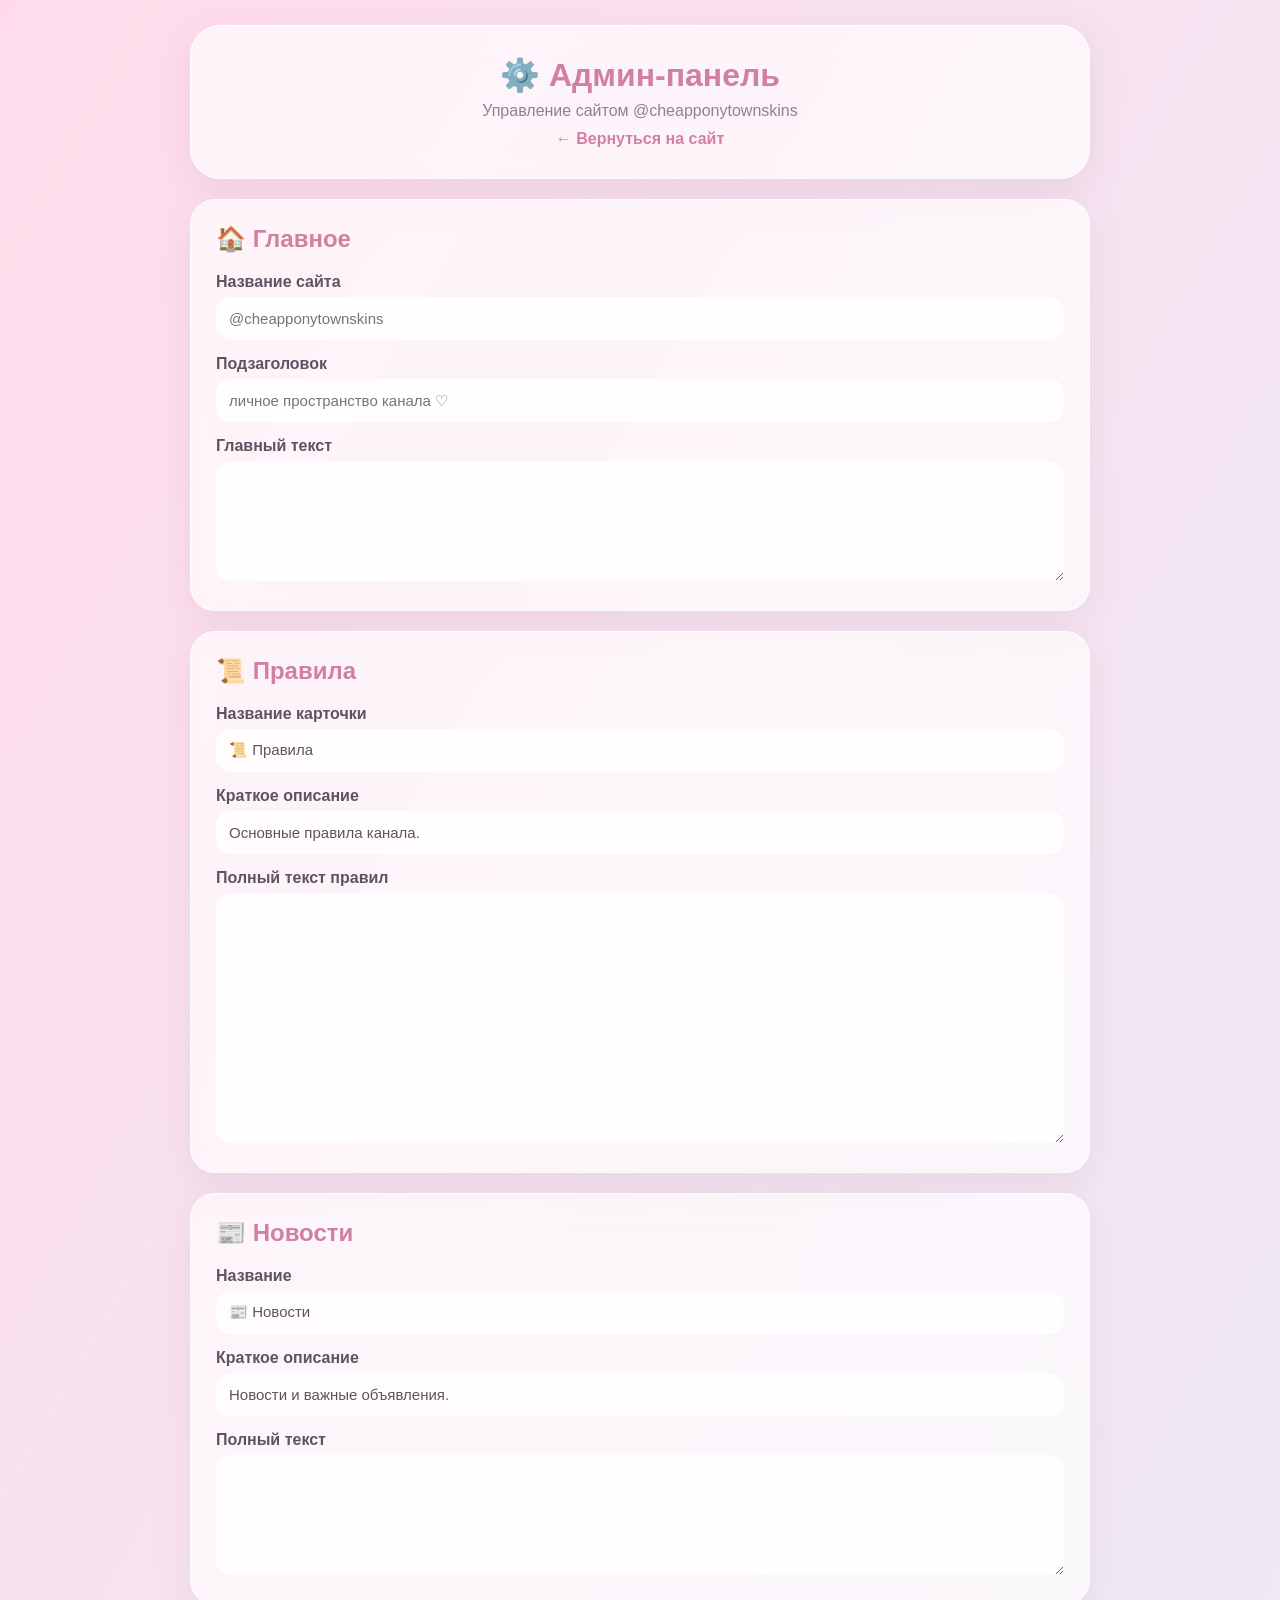
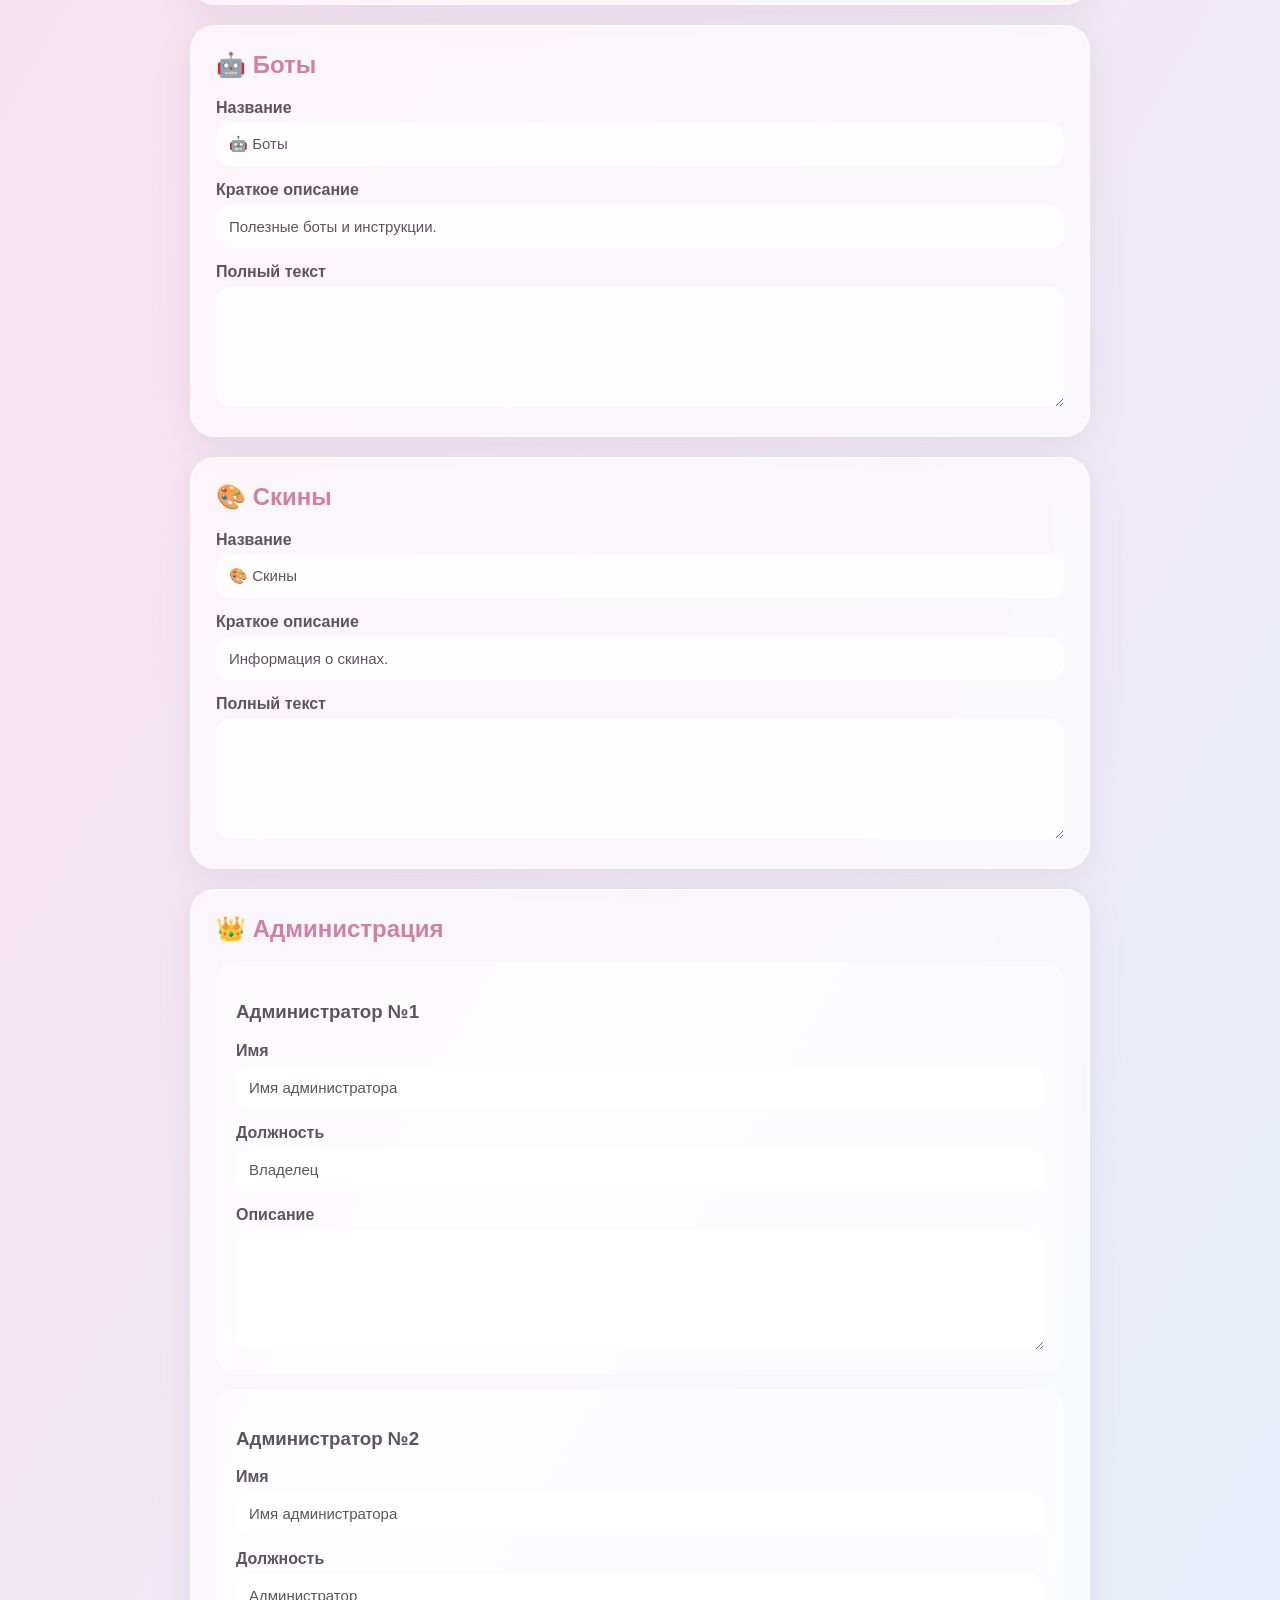
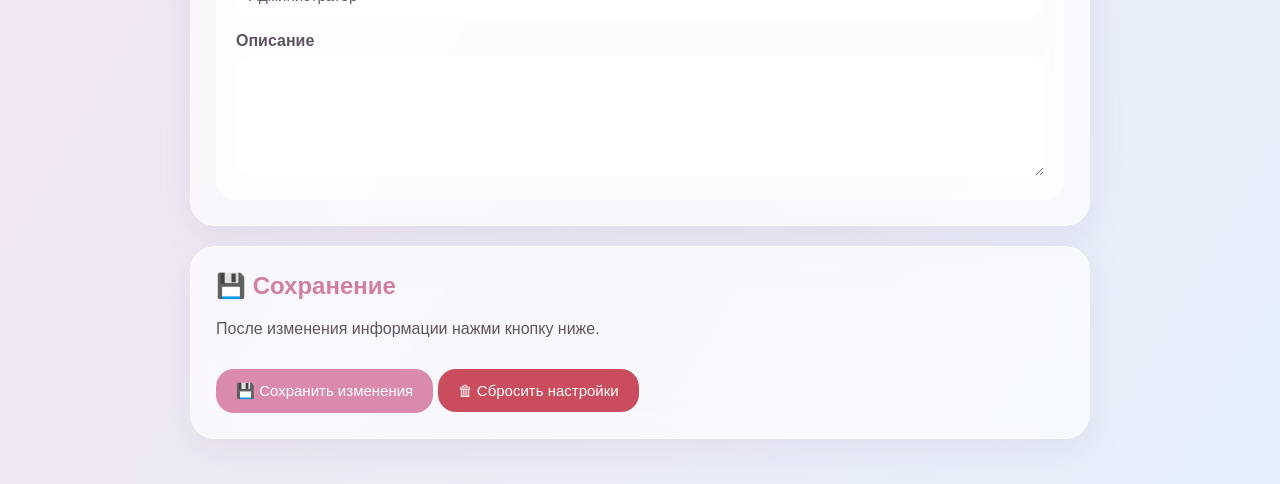
==== commit 376db169: "Update admin.html" ====
--- a/admin.html
+++ b/admin.html
@@ -1,10 +1,11 @@
 <!DOCTYPE html>
 <html lang="ru">
 <head>
+
 <meta charset="UTF-8">
 <meta name="viewport" content="width=device-width, initial-scale=1.0">
 
-<title>@cheapponytownskins</title>
+<title>Админ-панель</title>
 
 <style>
 
@@ -12,1429 +13,782 @@
     box-sizing: border-box;
 }
 
-html {
-    scroll-behavior: smooth;
-}
-
-:root {
-
-    --bg1: #ffdbea;
-    --bg2: #dff6ff;
-    --bg3: #eadfff;
-    --bg4: #ffe0ee;
-    --bg5: #d8f5ff;
-
-    --text: #5f5362;
-    --primary: #d17fa2;
-    --secondary: #8f8192;
-
-    --glass: rgba(255,255,255,.62);
-    --glass-strong: rgba(255,255,255,.75);
-
-    --card: rgba(255,255,255,.72);
-
-    --nav: rgba(255,255,255,.65);
-
-    --shadow:
-        rgba(160,120,160,.15);
-
-    --popup:
-        rgba(255,255,255,.90);
-
-    --border:
-        rgba(255,255,255,.8);
-}
-
-
-/* ================= DARK THEME ================= */
-
-body.dark {
-
-    --bg1: #130708;
-    --bg2: #21090d;
-    --bg3: #2d0b10;
-    --bg4: #180608;
-    --bg5: #090909;
-
-    --text: #dedede;
-
-    --primary: #d65362;
-
-    --secondary: #a9a9a9;
-
-    --glass:
-        rgba(25,25,25,.78);
-
-    --glass-strong:
-        rgba(35,35,35,.90);
-
-    --card:
-        rgba(75,75,75,.85);
-
-    --nav:
-        rgba(45,45,45,.90);
-
-    --shadow:
-        rgba(0,0,0,.45);
-
-    --popup:
-        rgba(28,28,28,.96);
-
-    --border:
-        rgba(110,110,110,.35);
-}
-
-
-/* ================= BODY ================= */
-
 body {
 
     margin: 0;
 
     min-height: 100vh;
 
-    font-family:
-        Arial,
-        sans-serif;
-
-    color:
-        var(--text);
+    font-family: Arial, sans-serif;
+
+    color: #5f5362;
 
     background:
-
         linear-gradient(
             120deg,
-            var(--bg1),
-            var(--bg2),
-            var(--bg3),
-            var(--bg4),
-            var(--bg5)
+            #ffdbea,
+            #dff6ff,
+            #eadfff,
+            #ffe0ee,
+            #d8f5ff
         );
 
-    background-size:
-        500% 500%;
+    background-size: 500% 500%;
 
     animation:
-        waterfall 18s ease infinite;
-
-    transition:
-        background .5s,
-        color .5s;
-}
-
-
-@keyframes waterfall {
+        bg 18s ease infinite;
+
+    padding: 25px;
+}
+
+
+@keyframes bg {
 
     0% {
-        background-position:
-            0% 50%;
+        background-position: 0% 50%;
     }
 
     50% {
-        background-position:
-            100% 50%;
+        background-position: 100% 50%;
     }
 
     100% {
-        background-position:
-            0% 50%;
+        background-position: 0% 50%;
     }
 
 }
 
 
-/* ================= THEME BUTTON ================= */
-
-.theme-button {
-
-    position:
-        fixed;
-
-    top:
-        18px;
-
-    right:
-        18px;
-
-    z-index:
-        10000;
-
-    width:
-        48px;
-
-    height:
-        48px;
+.container {
+
+    width: min(900px, 100%);
+
+    margin: auto;
+}
+
+
+header {
+
+    padding: 30px;
+
+    text-align: center;
+
+    background:
+        rgba(255,255,255,.65);
 
     border:
-        1px solid var(--border);
-
-    border-radius:
-        50%;
-
-    background:
-        var(--glass-strong);
+        1px solid rgba(255,255,255,.8);
+
+    border-radius: 30px;
 
     backdrop-filter:
         blur(15px);
 
     box-shadow:
-        0 8px 25px var(--shadow);
-
-    cursor:
-        pointer;
-
-    font-size:
-        21px;
-
-    transition:
-        .3s;
-
-}
-
-
-.theme-button:hover {
-
-    transform:
-        rotate(15deg)
-        scale(1.08);
-
-}
-
-
-/* ================= PAGE ================= */
-
-.page {
-
-    width:
-        min(1000px,92%);
-
-    margin:
-        auto;
-
-    padding:
-        25px 0 50px;
-}
-
-
-/* ================= HEADER ================= */
-
-header {
-
-    text-align:
-        center;
-
-    padding:
-        35px 20px;
-
-    margin-bottom:
-        20px;
+        0 10px 35px rgba(160,120,160,.15);
+
+    margin-bottom: 20px;
+}
+
+
+h1 {
+
+    margin: 0;
+
+    color: #d17fa2;
+}
+
+
+.subtitle {
+
+    margin-top: 8px;
+
+    color: #8f8192;
+}
+
+
+.panel {
+
+    padding: 25px;
+
+    margin-bottom: 20px;
 
     background:
-        var(--glass);
+        rgba(255,255,255,.65);
 
     border:
-        1px solid var(--border);
-
-    border-radius:
-        30px;
-
-    box-shadow:
-        0 10px 35px var(--shadow);
+        1px solid rgba(255,255,255,.8);
+
+    border-radius: 25px;
 
     backdrop-filter:
         blur(15px);
 
-    transition:
-        .5s;
-}
-
-
-.logo {
-
-    font-size:
-        32px;
-
-    font-weight:
-        bold;
-
-    color:
-        var(--primary);
-
-    margin-bottom:
-        8px;
-}
-
-
-.subtitle {
-
-    color:
-        var(--secondary);
-
-    font-size:
-        15px;
-}
-
-
-/* ================= NAV ================= */
-
-nav {
-
-    display:
-        flex;
-
-    justify-content:
-        center;
-
-    flex-wrap:
-        wrap;
-
-    gap:
-        10px;
-
-    margin:
-        20px 0;
-}
-
-
-nav a {
-
-    text-decoration:
-        none;
-
-    color:
-        var(--text);
+    box-shadow:
+        0 10px 35px rgba(160,120,160,.13);
+}
+
+
+.panel h2 {
+
+    margin-top: 0;
+
+    color: #d17fa2;
+}
+
+
+label {
+
+    display: block;
+
+    margin-top: 15px;
+
+    margin-bottom: 6px;
+
+    font-weight: bold;
+}
+
+
+input,
+textarea {
+
+    width: 100%;
+
+    border: none;
+
+    outline: none;
+
+    padding: 13px;
+
+    border-radius: 15px;
 
     background:
-        var(--nav);
-
-    padding:
-        12px 20px;
-
-    border-radius:
-        20px;
-
-    transition:
-        .25s;
-
-    box-shadow:
-        0 5px 15px var(--shadow);
-
-    backdrop-filter:
-        blur(10px);
-}
-
-
-nav a:hover {
+        rgba(255,255,255,.8);
+
+    color: #5f5362;
+
+    font-family: Arial, sans-serif;
+
+    font-size: 15px;
+}
+
+
+textarea {
+
+    min-height: 120px;
+
+    resize: vertical;
+}
+
+
+button {
+
+    border: none;
+
+    padding: 13px 20px;
+
+    margin-top: 15px;
+
+    border-radius: 18px;
+
+    cursor: pointer;
+
+    background: #d98aad;
+
+    color: white;
+
+    font-size: 15px;
+
+    transition: .25s;
+}
+
+
+button:hover {
 
     transform:
-        translateY(-3px);
+        translateY(-2px);
+
+    background: #c96f96;
+}
+
+
+.danger {
+
+    background: #c94d5c;
+}
+
+
+.danger:hover {
+
+    background: #b43e4d;
+}
+
+
+.success {
+
+    display: none;
+
+    margin-top: 15px;
+
+    padding: 12px;
+
+    border-radius: 15px;
+
+    background: rgba(150,220,170,.5);
+
+    color: #386b45;
+}
+
+
+.admin-card {
+
+    padding: 20px;
+
+    margin-top: 15px;
 
     background:
-        var(--glass-strong);
-
-    color:
-        var(--primary);
-}
-
-
-/* ================= SECTION ================= */
-
-section {
-
-    margin-top:
-        25px;
-
-    padding:
-        30px;
-
-    background:
-        var(--glass);
-
-    border:
-        1px solid var(--border);
-
-    border-radius:
-        30px;
-
-    box-shadow:
-        0 10px 35px var(--shadow);
-
-    backdrop-filter:
-        blur(15px);
-
-    transition:
-        .5s;
-}
-
-
-h2 {
-
-    margin-top:
-        0;
-
-    color:
-        var(--primary);
-}
-
-
-.welcome {
-
-    text-align:
-        center;
-
-    font-size:
-        18px;
-
-    line-height:
-        1.7;
-}
-
-
-/* ================= CARDS ================= */
-
-.cards {
-
-    display:
-        grid;
-
-    grid-template-columns:
-        repeat(
-            auto-fit,
-            minmax(220px,1fr)
+        rgba(255,255,255,.55);
+
+    border-radius: 20px;
+}
+
+
+hr {
+
+    border: none;
+
+    height: 1px;
+
+    background: rgba(150,120,150,.2);
+
+    margin: 25px 0;
+}
+
+
+.back {
+
+    display: inline-block;
+
+    margin-top: 10px;
+
+    color: #d17fa2;
+
+    text-decoration: none;
+
+    font-weight: bold;
+}
+
+
+@media(max-width:600px) {
+
+    body {
+        padding: 12px;
+    }
+
+    header,
+    .panel {
+        padding: 20px;
+    }
+
+}
+
+</style>
+
+</head>
+
+
+<body>
+
+
+<div class="container">
+
+
+<header>
+
+<h1>
+⚙️ Админ-панель
+</h1>
+
+<div class="subtitle">
+Управление сайтом @cheapponytownskins
+</div>
+
+<a
+    class="back"
+    href="index.html">
+
+    ← Вернуться на сайт
+
+</a>
+
+</header>
+
+
+
+<!-- ===== ОСНОВНАЯ ИНФОРМАЦИЯ ===== -->
+
+<div class="panel">
+
+<h2>
+🏠 Главное
+</h2>
+
+
+<label>
+Название сайта
+</label>
+
+<input
+    id="siteName"
+    type="text"
+    placeholder="@cheapponytownskins">
+
+
+<label>
+Подзаголовок
+</label>
+
+<input
+    id="subtitle"
+    type="text"
+    placeholder="личное пространство канала ♡">
+
+
+<label>
+Главный текст
+</label>
+
+<textarea
+    id="welcome">
+</textarea>
+
+
+</div>
+
+
+
+<!-- ===== ПРАВИЛА ===== -->
+
+<div class="panel">
+
+<h2>
+📜 Правила
+</h2>
+
+<label>
+Название карточки
+</label>
+
+<input
+    id="rulesTitle"
+    type="text"
+    value="📜 Правила">
+
+
+<label>
+Краткое описание
+</label>
+
+<input
+    id="rulesShort"
+    type="text"
+    value="Основные правила канала.">
+
+
+<label>
+Полный текст правил
+</label>
+
+<textarea
+    id="rulesText"
+    style="min-height:250px;">
+</textarea>
+
+</div>
+
+
+
+<!-- ===== НОВОСТИ ===== -->
+
+<div class="panel">
+
+<h2>
+📰 Новости
+</h2>
+
+<label>
+Название
+</label>
+
+<input
+    id="newsTitle"
+    type="text"
+    value="📰 Новости">
+
+
+<label>
+Краткое описание
+</label>
+
+<input
+    id="newsShort"
+    type="text"
+    value="Новости и важные объявления.">
+
+
+<label>
+Полный текст
+</label>
+
+<textarea
+    id="newsText">
+</textarea>
+
+</div>
+
+
+
+<!-- ===== БОТЫ ===== -->
+
+<div class="panel">
+
+<h2>
+🤖 Боты
+</h2>
+
+<label>
+Название
+</label>
+
+<input
+    id="botsTitle"
+    type="text"
+    value="🤖 Боты">
+
+
+<label>
+Краткое описание
+</label>
+
+<input
+    id="botsShort"
+    type="text"
+    value="Полезные боты и инструкции.">
+
+
+<label>
+Полный текст
+</label>
+
+<textarea
+    id="botsText">
+</textarea>
+
+</div>
+
+
+
+<!-- ===== СКИНЫ ===== -->
+
+<div class="panel">
+
+<h2>
+🎨 Скины
+</h2>
+
+<label>
+Название
+</label>
+
+<input
+    id="skinsTitle"
+    type="text"
+    value="🎨 Скины">
+
+
+<label>
+Краткое описание
+</label>
+
+<input
+    id="skinsShort"
+    type="text"
+    value="Информация о скинах.">
+
+
+<label>
+Полный текст
+</label>
+
+<textarea
+    id="skinsText">
+</textarea>
+
+</div>
+
+
+
+<!-- ===== АДМИНИСТРАТОРЫ ===== -->
+
+<div class="panel">
+
+<h2>
+👑 Администрация
+</h2>
+
+
+<div class="admin-card">
+
+<h3>
+Администратор №1
+</h3>
+
+
+<label>
+Имя
+</label>
+
+<input
+    id="admin1Name"
+    type="text"
+    value="Имя администратора">
+
+
+<label>
+Должность
+</label>
+
+<input
+    id="admin1Position"
+    type="text"
+    value="Владелец">
+
+
+<label>
+Описание
+</label>
+
+<textarea
+    id="admin1Description"></textarea>
+
+</div>
+
+
+
+<div class="admin-card">
+
+<h3>
+Администратор №2
+</h3>
+
+
+<label>
+Имя
+</label>
+
+<input
+    id="admin2Name"
+    type="text"
+    value="Имя администратора">
+
+
+<label>
+Должность
+</label>
+
+<input
+    id="admin2Position"
+    type="text"
+    value="Администратор">
+
+
+<label>
+Описание
+</label>
+
+<textarea
+    id="admin2Description"></textarea>
+
+</div>
+
+</div>
+
+
+
+<!-- ===== СОХРАНЕНИЕ ===== -->
+
+<div class="panel">
+
+<h2>
+💾 Сохранение
+</h2>
+
+<p>
+После изменения информации нажми кнопку ниже.
+</p>
+
+
+<button
+    onclick="saveData()">
+
+    💾 Сохранить изменения
+
+</button>
+
+
+<button
+    class="danger"
+    onclick="resetData()">
+
+    🗑 Сбросить настройки
+
+</button>
+
+
+<div
+    class="success"
+    id="success">
+
+    ✅ Изменения сохранены!
+
+</div>
+
+</div>
+
+
+</div>
+
+
+
+<script>
+
+
+const fields = [
+
+    "siteName",
+    "subtitle",
+    "welcome",
+
+    "rulesTitle",
+    "rulesShort",
+    "rulesText",
+
+    "newsTitle",
+    "newsShort",
+    "newsText",
+
+    "botsTitle",
+    "botsShort",
+    "botsText",
+
+    "skinsTitle",
+    "skinsShort",
+    "skinsText",
+
+    "admin1Name",
+    "admin1Position",
+    "admin1Description",
+
+    "admin2Name",
+    "admin2Position",
+    "admin2Description"
+
+];
+
+
+
+/* ===== ЗАГРУЗКА ===== */
+
+function loadData() {
+
+    fields.forEach(function(id) {
+
+        const saved =
+            localStorage.getItem(
+                "site_" + id
+            );
+
+        if (saved !== null) {
+
+            document.getElementById(id).value =
+                saved;
+
+        }
+
+    });
+
+}
+
+
+
+/* ===== СОХРАНЕНИЕ ===== */
+
+function saveData() {
+
+    fields.forEach(function(id) {
+
+        const value =
+            document.getElementById(id).value;
+
+        localStorage.setItem(
+            "site_" + id,
+            value
         );
 
-    gap:
-        15px;
-}
-
-
-.card {
-
-    padding:
-        22px;
-
-    background:
-        var(--card);
-
-    border-radius:
-        22px;
-
-    transition:
-        .3s;
-
-    cursor:
-        pointer;
-
-    box-shadow:
-        0 5px 18px var(--shadow);
-}
-
-
-.card:hover {
-
-    transform:
-        translateY(-5px);
-
-    box-shadow:
-        0 12px 28px var(--shadow);
-}
-
-
-.card h3 {
-
-    margin-top:
-        0;
-
-    color:
-        var(--primary);
-}
-
-
-.card::after {
-
-    content:
-        "Нажмите, чтобы открыть";
-
-    display:
-        block;
-
-    margin-top:
-        15px;
-
-    font-size:
-        12px;
-
-    color:
-        var(--secondary);
-
-    opacity:
-        .8;
-}
-
-
-/* ================= ADMIN ================= */
-
-.admin {
-
-    text-align:
-        center;
-}
-
-
-.admin-name {
-
-    font-size:
-        20px;
-
-    font-weight:
-        bold;
-
-    color:
-        var(--primary);
-}
-
-
-.position {
-
-    margin-top:
-        5px;
-
-    color:
-        var(--secondary);
-}
-
-
-/* ================= POPUP ================= */
-
-.popup {
-
-    position:
-        fixed;
-
-    inset:
-        0;
-
-    display:
-        none;
-
-    align-items:
-        center;
-
-    justify-content:
-        center;
-
-    padding:
-        20px;
-
-    z-index:
-        9999;
-
-    background:
-        rgba(0,0,0,.28);
-
-    backdrop-filter:
-        blur(12px);
-}
-
-
-.popup.active {
-
-    display:
-        flex;
-}
-
-
-.popup-window {
-
-    width:
-        min(750px,100%);
-
-    max-height:
-        85vh;
-
-    overflow:
-        hidden;
-
-    background:
-        var(--popup);
-
-    border:
-        1px solid var(--border);
-
-    border-radius:
-        30px;
-
-    box-shadow:
-        0 20px 70px var(--shadow);
-
-    backdrop-filter:
-        blur(25px);
-
-    animation:
-        popupOpen .25s ease;
-}
-
-
-@keyframes popupOpen {
-
-    from {
-
-        opacity:
-            0;
-
-        transform:
-            scale(.9)
-            translateY(20px);
-
+    });
+
+
+    const success =
+        document.getElementById(
+            "success"
+        );
+
+
+    success.style.display =
+        "block";
+
+
+    setTimeout(function() {
+
+        success.style.display =
+            "none";
+
+    }, 2500);
+
+}
+
+
+
+/* ===== СБРОС ===== */
+
+function resetData() {
+
+    const answer =
+        confirm(
+            "Точно удалить все сохранённые настройки?"
+        );
+
+
+    if (!answer) {
+        return;
     }
 
-    to {
-
-        opacity:
-            1;
-
-        transform:
-            scale(1)
-            translateY(0);
-
-    }
-
-}
-
-
-.popup-header {
-
-    display:
-        flex;
-
-    align-items:
-        center;
-
-    justify-content:
-        space-between;
-
-    padding:
-        20px 25px;
-
-    border-bottom:
-        1px solid var(--border);
-}
-
-
-.popup-title {
-
-    margin:
-        0;
-
-    color:
-        var(--primary);
-
-    font-size:
-        22px;
-}
-
-
-.close {
-
-    width:
-        38px;
-
-    height:
-        38px;
-
-    border:
-        none;
-
-    border-radius:
-        50%;
-
-    background:
-        var(--card);
-
-    color:
-        var(--text);
-
-    font-size:
-        20px;
-
-    cursor:
-        pointer;
-
-    transition:
-        .2s;
-}
-
-
-.close:hover {
-
-    background:
-        var(--primary);
-
-    color:
-        white;
-
-    transform:
-        rotate(90deg);
-}
-
-
-.popup-content {
-
-    padding:
-        25px;
-
-    overflow-y:
-        auto;
-
-    max-height:
-        calc(85vh - 85px);
-
-    line-height:
-        1.75;
-
-    font-size:
-        15px;
-
-    color:
-        var(--text);
-}
-
-
-.rules h4 {
-
-    color:
-        var(--primary);
-
-    margin-bottom:
-        5px;
-}
-
-
-.rules p {
-
-    margin-top:
-        5px;
-}
-
-
-.rule-number {
-
-    color:
-        var(--primary);
-
-    font-weight:
-        bold;
-}
-
-
-/* ================= FOOTER ================= */
-
-footer {
-
-    text-align:
-        center;
-
-    padding:
-        30px 10px 0;
-
-    color:
-        var(--secondary);
-
-    font-size:
-        13px;
-}
-
-
-/* ================= MOBILE ================= */
-
-@media(max-width:600px) {
-
-    .page {
-        width:94%;
-    }
-
-    .logo {
-        font-size:25px;
-    }
-
-    section {
-        padding:22px;
-        border-radius:24px;
-    }
-
-    nav a {
-        padding:10px 15px;
-    }
-
-    .theme-button {
-
-        top:12px;
-
-        right:12px;
-
-        width:44px;
-
-        height:44px;
-
-    }
-
-    .popup {
-        padding:10px;
-    }
-
-    .popup-window {
-        border-radius:24px;
-    }
-
-    .popup-content {
-        padding:20px;
-        font-size:14px;
-    }
-
-}
-
-</style>
-
-</head>
-
-<body>
-
-
-<!-- КНОПКА ТЕМЫ -->
-
-<button
-    class="theme-button"
-    id="themeButton"
-    onclick="toggleTheme()"
-    aria-label="Сменить тему">
-
-    🌙
-
-</button>
-
-
-
-<div class="page">
-
-
-<!-- HEADER -->
-
-<header>
-
-<div class="logo">
-@cheapponytownskins
-</div>
-
-<div class="subtitle">
-личное пространство канала ♡
-</div>
-
-</header>
-
-
-
-<!-- NAVIGATION -->
-
-<nav>
-
-<a href="#home">
-Главное
-</a>
-
-<a href="#posts">
-Записи
-</a>
-
-<a href="#admins">
-Администрация
-</a>
-
-</nav>
-
-
-
-<!-- HOME -->
-
-<section id="home">
-
-<h2>
-Главное ♡
-</h2>
-
-<div class="welcome">
-
-Добро пожаловать на официальный сайт
-<b>@cheapponytownskins</b>!
-
-<br><br>
-
-Здесь будут собраны полезная информация,
-новости, правила, инструкции и другие материалы
-нашего канала.
-
-<br><br>
-
-✦ Создано с любовью ✦
-
-</div>
-
-</section>
-
-
-
-<!-- POSTS -->
-
-<section id="posts">
-
-<h2>
-Записи 📖
-</h2>
-
-<div class="cards">
-
-
-<div
-    class="card"
-    onclick="openPopup('rules')">
-
-<h3>
-📜 Правила
-</h3>
-
-<p>
-Основные правила канала.
-</p>
-
-</div>
-
-
-
-<div
-    class="card"
-    onclick="openPopup('news')">
-
-<h3>
-📰 Новости
-</h3>
-
-<p>
-Новости и важные объявления.
-</p>
-
-</div>
-
-
-
-<div
-    class="card"
-    onclick="openPopup('bots')">
-
-<h3>
-🤖 Боты
-</h3>
-
-<p>
-Полезные боты и инструкции.
-</p>
-
-</div>
-
-
-
-<div
-    class="card"
-    onclick="openPopup('skins')">
-
-<h3>
-🎨 Скины
-</h3>
-
-<p>
-Информация о скинах.
-</p>
-
-</div>
-
-
-</div>
-
-</section>
-
-
-
-<!-- ADMINS -->
-
-<section id="admins">
-
-<h2>
-Администрация ♡
-</h2>
-
-<div class="cards">
-
-
-<div class="card admin">
-
-<div class="admin-name">
-Имя администратора
-</div>
-
-<div class="position">
-Владелец
-</div>
-
-<p>
-Здесь можно написать информацию
-об этом человеке.
-</p>
-
-</div>
-
-
-
-<div class="card admin">
-
-<div class="admin-name">
-Имя администратора
-</div>
-
-<div class="position">
-Администратор
-</div>
-
-<p>
-Здесь можно написать должность
-и обязанности.
-</p>
-
-</div>
-
-
-</div>
-
-</section>
-
-
-
-<footer>
-
-@cheapponytownskins · 2026 ♡
-
-</footer>
-
-
-</div>
-
-
-
-<!-- ================= POPUP ================= -->
-
-<div
-    class="popup"
-    id="popup"
-    onclick="closeOutside(event)">
-
-<div class="popup-window">
-
-
-<div class="popup-header">
-
-<h3
-    class="popup-title"
-    id="popupTitle">
-</h3>
-
-<button
-    class="close"
-    onclick="closePopup()">
-
-×
-
-</button>
-
-</div>
-
-
-<div
-    class="popup-content"
-    id="popupContent">
-</div>
-
-
-</div>
-
-</div>
-
-
-
-<script>
-
-
-/* ================= THEME ================= */
-
-function setTheme(dark) {
-
-    document.body.classList.toggle(
-        "dark",
-        dark
-    );
-
-    const button =
-        document.getElementById(
-            "themeButton"
+
+    fields.forEach(function(id) {
+
+        localStorage.removeItem(
+            "site_" + id
         );
 
-    button.textContent =
-        dark ? "☀️" : "🌙";
-
-    localStorage.setItem(
-        "siteTheme",
-        dark ? "dark" : "light"
-    );
-}
-
-
-function toggleTheme() {
-
-    const isDark =
-        document.body.classList.contains(
-            "dark"
-        );
-
-    setTheme(!isDark);
-
-}
-
-
-const savedTheme =
-    localStorage.getItem(
-        "siteTheme"
-    );
-
-setTheme(
-    savedTheme === "dark"
-);
-
-
-
-/* ================= POPUP ================= */
-
-const popup =
-    document.getElementById(
-        "popup"
-    );
-
-const popupTitle =
-    document.getElementById(
-        "popupTitle"
-    );
-
-const popupContent =
-    document.getElementById(
-        "popupContent"
-    );
-
-
-
-function openPopup(type) {
-
-
-    if (type === "rules") {
-
-        popupTitle.textContent =
-            "📜 Правила канала";
-
-
-        popupContent.innerHTML = `
-
-        <div class="rules">
-
-        <h4>
-        1. Уважение
-        </h4>
-
-        <p>
-        <span class="rule-number">01.</span>
-        Относитесь уважительно ко всем участникам
-        канала. Оскорбления, унижение и намеренная
-        провокация других пользователей не приветствуются.
-        </p>
-
-
-        <h4>
-        2. Запрещённый контент
-        </h4>
-
-        <p>
-        <span class="rule-number">02.</span>
-        Не публикуйте материалы, которые нарушают
-        правила Telegram, Pony Town или действующее
-        законодательство.
-        </p>
-
-
-        <h4>
-        3. Спам
-        </h4>
-
-        <p>
-        <span class="rule-number">03.</span>
-        Не отправляйте большое количество одинаковых
-        сообщений, рекламы или бессмысленных сообщений.
-        </p>
-
-
-        <h4>
-        4. Реклама
-        </h4>
-
-        <p>
-        <span class="rule-number">04.</span>
-        Реклама сторонних каналов, чатов, ботов
-        и проектов разрешена только с согласия
-        администрации.
-        </p>
-
-
-        <h4>
-        5. Конфликты
-        </h4>
-
-        <p>
-        <span class="rule-number">05.</span>
-        Не устраивайте публичные конфликты.
-        Если возникла проблема, обратитесь
-        к администрации.
-        </p>
-
-
-        <h4>
-        6. Обсуждения
-        </h4>
-
-        <p>
-        <span class="rule-number">06.</span>
-        Старайтесь придерживаться темы канала
-        и не превращать обсуждения в бессмысленные
-        споры.
-        </p>
-
-
-        <h4>
-        7. Боты
-        </h4>
-
-        <p>
-        <span class="rule-number">07.</span>
-        Используйте команды ботов по назначению.
-        Не пытайтесь намеренно мешать их работе.
-        </p>
-
-
-        <h4>
-        8. Администрация
-        </h4>
-
-        <p>
-        <span class="rule-number">08.</span>
-        Решения администрации необходимо уважать.
-        Если вы считаете решение ошибочным,
-        спокойно обратитесь к администрации.
-        </p>
-
-
-        <h4>
-        9. Личные данные
-        </h4>
-
-        <p>
-        <span class="rule-number">09.</span>
-        Не публикуйте чужие личные данные без разрешения.
-        Также не просите участников раскрывать
-        личную информацию.
-        </p>
-
-
-        <h4>
-        10. Ответственность
-        </h4>
-
-        <p>
-        <span class="rule-number">10.</span>
-        Незнание правил не освобождает от необходимости
-        их соблюдать. За нарушения администрация может
-        выдать предупреждение или применить другие меры.
-        </p>
-
-
-        <h4>
-        11. Изменение правил
-        </h4>
-
-        <p>
-        <span class="rule-number">11.</span>
-        Администрация может изменять и дополнять правила.
-        Обновлённые правила вступают в силу после
-        публикации соответствующего объявления.
-        </p>
-
-
-        <h4>
-        12. Главное правило ♡
-        </h4>
-
-        <p>
-        <span class="rule-number">12.</span>
-        Будьте адекватными, уважайте других участников
-        и получайте удовольствие от общения и контента
-        @cheapponytownskins.
-        </p>
-
-        </div>
-
-        `;
-
-    }
-
-
-
-    if (type === "news") {
-
-        popupTitle.textContent =
-            "📰 Новости";
-
-
-        popupContent.innerHTML = `
-
-        <h4>
-        Новости канала
-        </h4>
-
-        <p>
-        Здесь будут появляться важные новости,
-        обновления, объявления и другая информация
-        для подписчиков @cheapponytownskins.
-        </p>
-
-        <p>
-        Следите за обновлениями, чтобы ничего
-        не пропустить ♡
-        </p>
-
-        `;
-
-    }
-
-
-
-    if (type === "bots") {
-
-        popupTitle.textContent =
-            "🤖 Боты";
-
-
-        popupContent.innerHTML = `
-
-        <h4>
-        Полезные боты
-        </h4>
-
-        <p>
-        В этом разделе можно разместить список ботов,
-        их команды и подробные инструкции.
-        </p>
-
-        <p>
-        Например: команда бота → описание команды →
-        результат использования.
-        </p>
-
-        `;
-
-    }
-
-
-
-    if (type === "skins") {
-
-        popupTitle.textContent =
-            "🎨 Скины";
-
-
-        popupContent.innerHTML = `
-
-        <h4>
-        Информация о скинах
-        </h4>
-
-        <p>
-        Здесь можно размещать коды скинов,
-        подборки, инструкции и другую информацию
-        по Pony Town.
-        </p>
-
-        <p>
-        Каждый материал можно оформить отдельной
-        записью.
-        </p>
-
-        `;
-
-    }
-
-
-    popup.classList.add(
-        "active"
-    );
-
-    document.body.style.overflow =
-        "hidden";
-
-}
-
-
-
-function closePopup() {
-
-    popup.classList.remove(
-        "active"
-    );
-
-    document.body.style.overflow =
-        "";
-
-}
-
-
-
-function closeOutside(event) {
-
-    if (
-        event.target === popup
-    ) {
-
-        closePopup();
-
-    }
-
-}
-
-
-
-document.addEventListener(
-    "keydown",
-    function(event) {
-
-        if (
-            event.key === "Escape"
-        ) {
-
-            closePopup();
-
-        }
-
-    }
-);
+    });
+
+
+    location.reload();
+
+}
+
+
+loadData();
 
 </script>
 
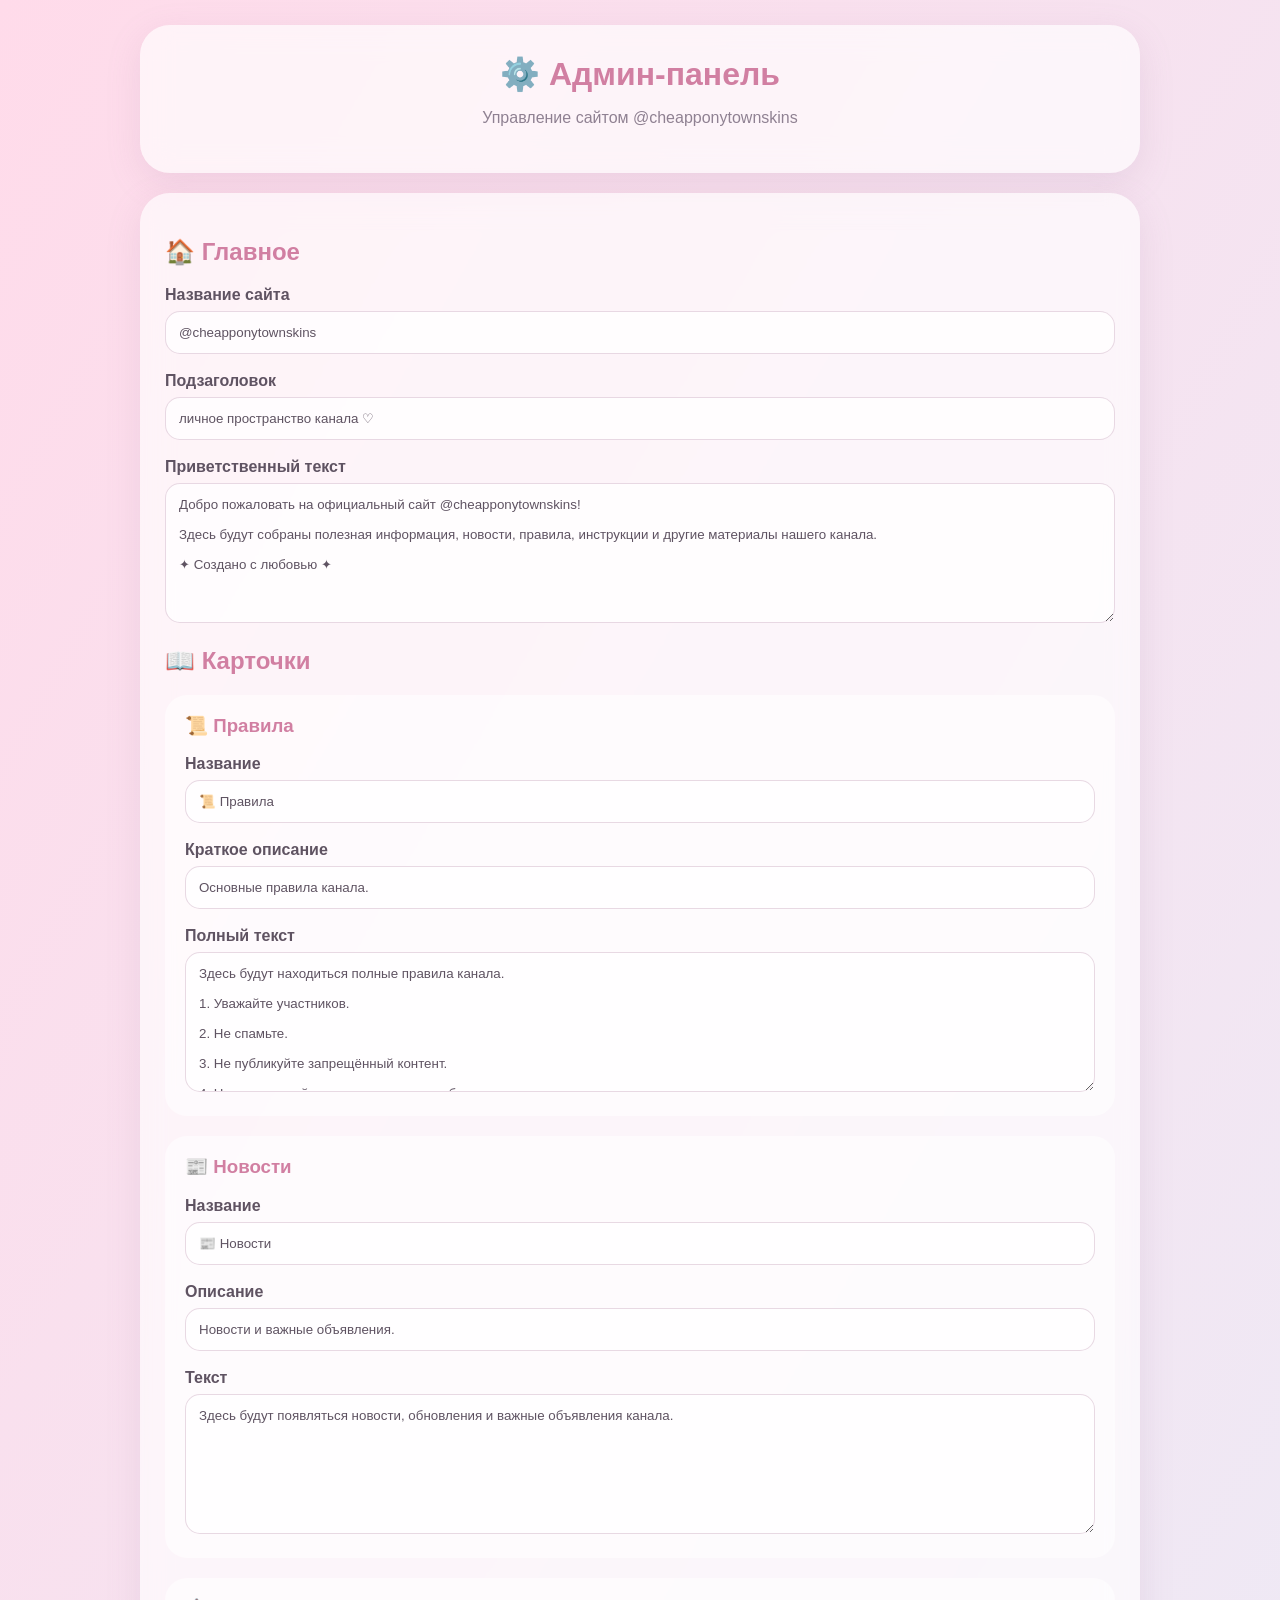
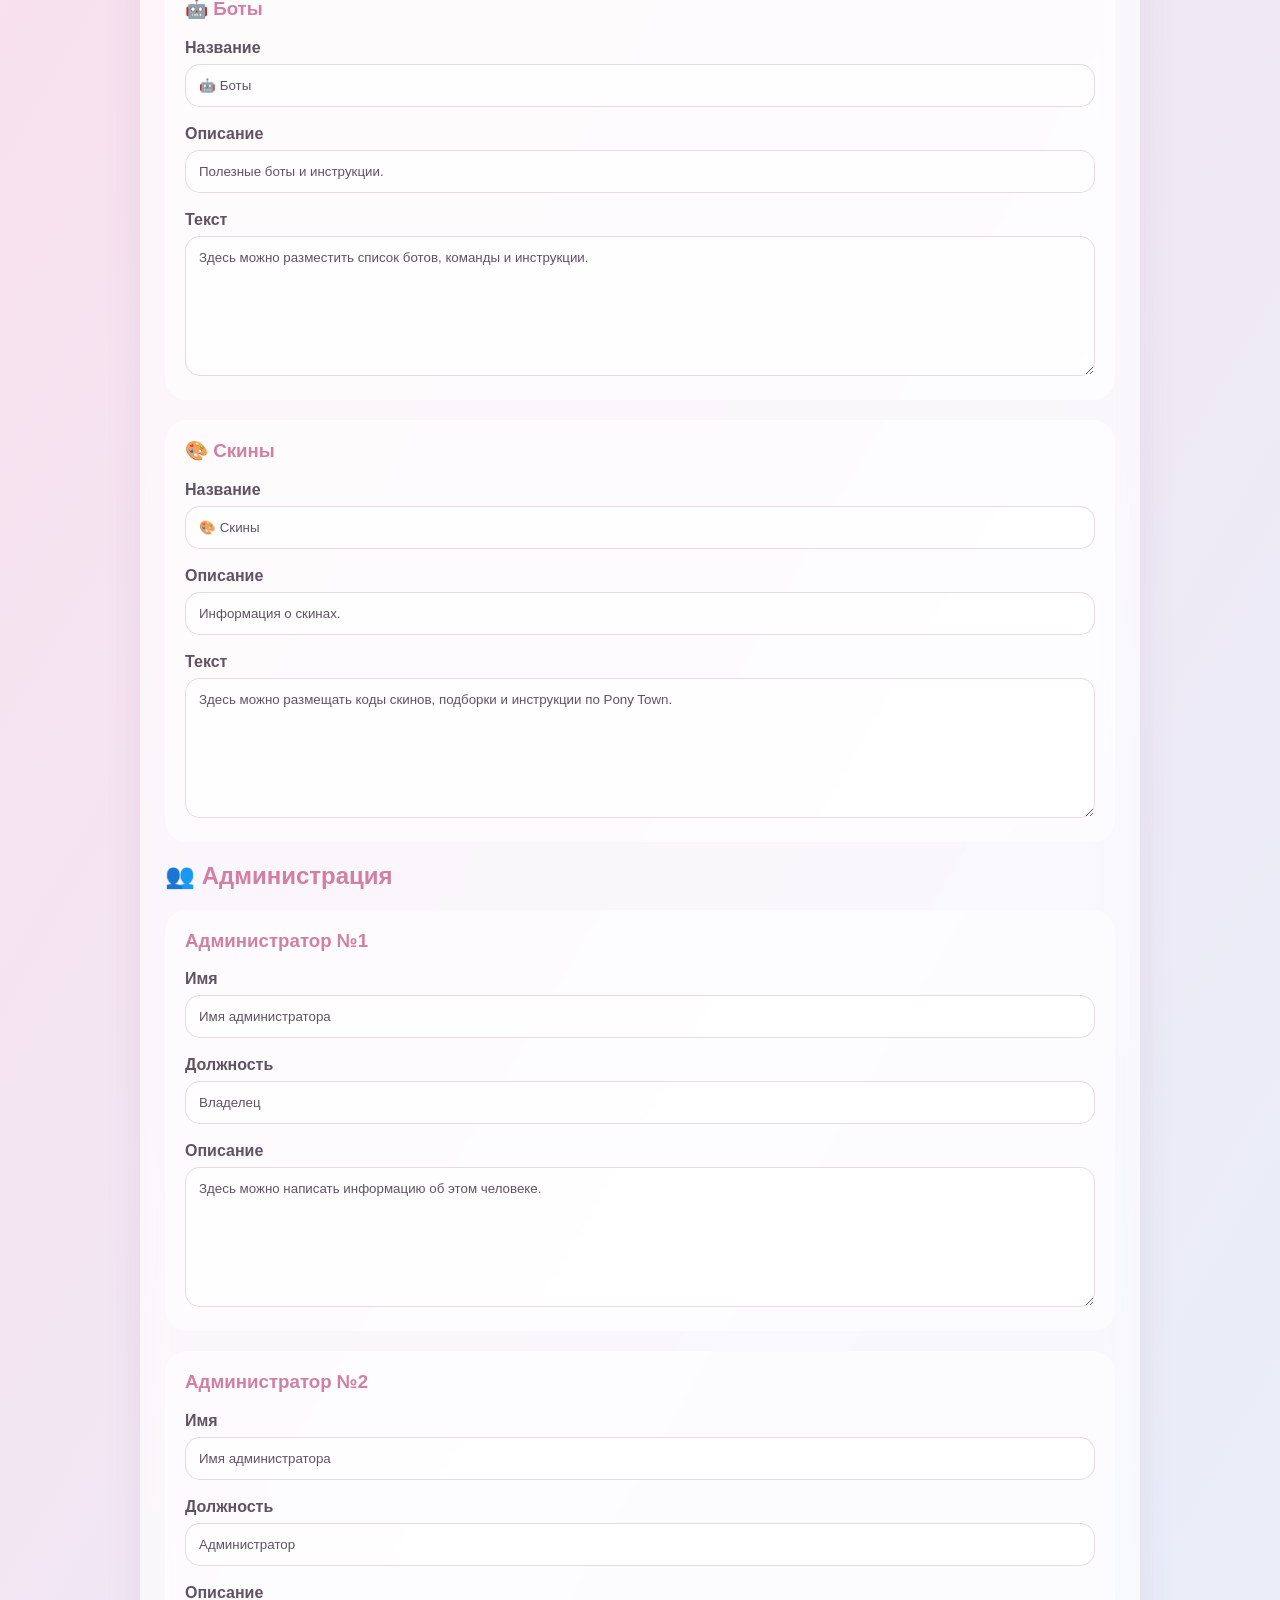
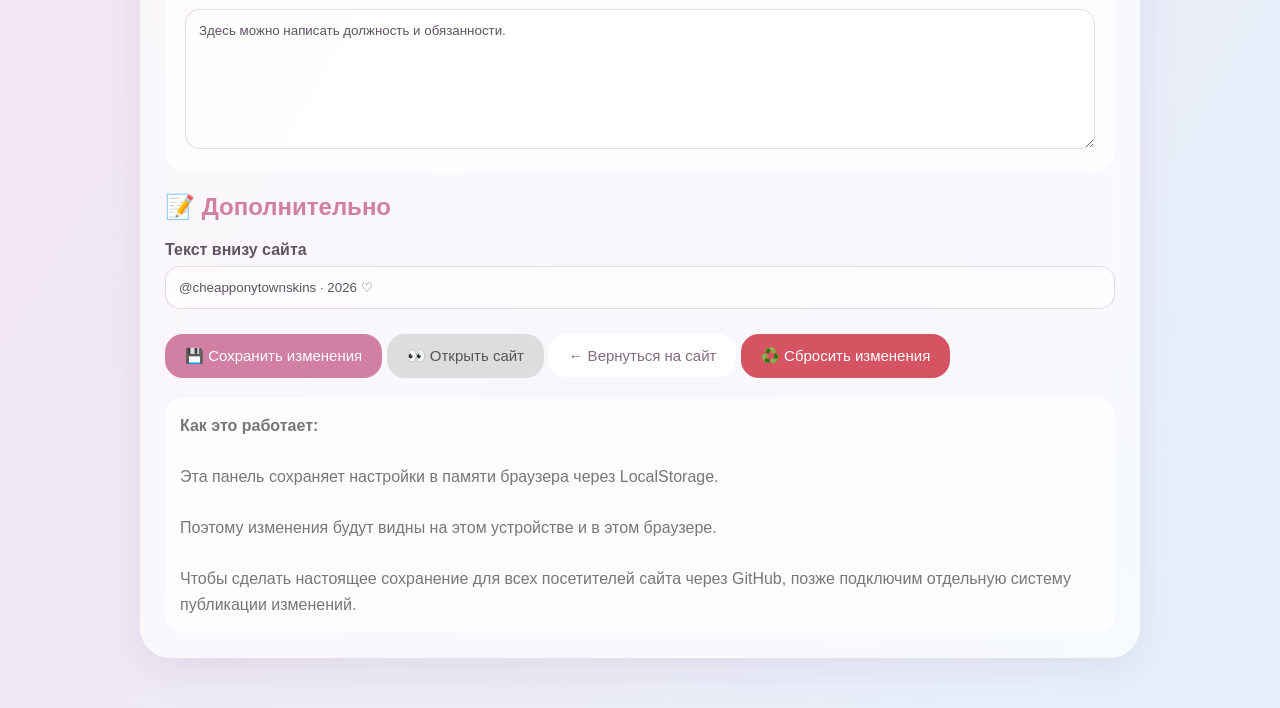
==== commit f9fe7a64: "Update admin.html" ====
--- a/admin.html
+++ b/admin.html
@@ -5,7 +5,7 @@
 <meta charset="UTF-8">
 <meta name="viewport" content="width=device-width, initial-scale=1.0">
 
-<title>Админ-панель</title>
+<title>Админ-панель — @cheapponytownskins</title>
 
 <style>
 
@@ -35,14 +35,11 @@
 
     background-size: 500% 500%;
 
-    animation:
-        bg 18s ease infinite;
-
-    padding: 25px;
-}
-
-
-@keyframes bg {
+    animation: backgroundAnimation 18s ease infinite;
+
+}
+
+@keyframes backgroundAnimation {
 
     0% {
         background-position: 0% 50%;
@@ -58,236 +55,244 @@
 
 }
 
-
 .container {
 
-    width: min(900px, 100%);
+    width: min(1000px, 94%);
 
     margin: auto;
-}
-
+
+    padding: 25px 0 50px;
+
+}
 
 header {
 
+    text-align: center;
+
     padding: 30px;
-
-    text-align: center;
 
     background:
         rgba(255,255,255,.65);
 
-    border:
-        1px solid rgba(255,255,255,.8);
-
     border-radius: 30px;
 
-    backdrop-filter:
-        blur(15px);
+    backdrop-filter: blur(15px);
 
     box-shadow:
         0 10px 35px rgba(160,120,160,.15);
 
-    margin-bottom: 20px;
-}
-
-
-h1 {
+}
+
+header h1 {
 
     margin: 0;
 
     color: #d17fa2;
-}
-
-
-.subtitle {
-
-    margin-top: 8px;
+
+}
+
+header p {
 
     color: #8f8192;
-}
-
+
+}
 
 .panel {
 
+    margin-top: 20px;
+
     padding: 25px;
-
-    margin-bottom: 20px;
 
     background:
         rgba(255,255,255,.65);
 
-    border:
-        1px solid rgba(255,255,255,.8);
-
-    border-radius: 25px;
-
-    backdrop-filter:
-        blur(15px);
+    border-radius: 30px;
+
+    backdrop-filter: blur(15px);
 
     box-shadow:
-        0 10px 35px rgba(160,120,160,.13);
-}
-
-
-.panel h2 {
-
-    margin-top: 0;
+        0 10px 35px rgba(160,120,160,.15);
+
+}
+
+h2 {
 
     color: #d17fa2;
-}
-
+
+}
 
 label {
 
     display: block;
 
+    margin-top: 18px;
+
+    margin-bottom: 7px;
+
+    font-weight: bold;
+
+}
+
+input,
+textarea,
+select {
+
+    width: 100%;
+
+    padding: 13px;
+
+    border: 1px solid
+        rgba(210,180,200,.5);
+
+    border-radius: 15px;
+
+    outline: none;
+
+    background:
+        rgba(255,255,255,.75);
+
+    color: #5f5362;
+
+    font-family: Arial, sans-serif;
+
+}
+
+textarea {
+
+    min-height: 140px;
+
+    resize: vertical;
+
+}
+
+button {
+
+    border: none;
+
+    padding: 13px 20px;
+
+    border-radius: 18px;
+
+    cursor: pointer;
+
+    font-size: 15px;
+
+    transition: .25s;
+
+}
+
+button:hover {
+
+    transform: translateY(-2px);
+
+}
+
+.save {
+
+    margin-top: 25px;
+
+    background: #d17fa2;
+
+    color: white;
+
+}
+
+.preview {
+
+    margin-top: 10px;
+
+    background: #ddd;
+
+    color: #555;
+
+}
+
+.back {
+
+    background: white;
+
+    color: #876b7d;
+
+    margin-top: 10px;
+
+}
+
+.danger {
+
+    background: #d65362;
+
+    color: white;
+
+    margin-top: 10px;
+
+}
+
+.status {
+
+    display: none;
+
     margin-top: 15px;
 
-    margin-bottom: 6px;
-
-    font-weight: bold;
-}
-
-
-input,
-textarea {
-
-    width: 100%;
-
-    border: none;
-
-    outline: none;
-
-    padding: 13px;
+    padding: 12px;
 
     border-radius: 15px;
 
-    background:
-        rgba(255,255,255,.8);
-
-    color: #5f5362;
-
-    font-family: Arial, sans-serif;
-
-    font-size: 15px;
-}
-
-
-textarea {
-
-    min-height: 120px;
-
-    resize: vertical;
-}
-
-
-button {
-
-    border: none;
-
-    padding: 13px 20px;
-
-    margin-top: 15px;
-
-    border-radius: 18px;
-
-    cursor: pointer;
-
-    background: #d98aad;
-
-    color: white;
-
-    font-size: 15px;
-
-    transition: .25s;
-}
-
-
-button:hover {
-
-    transform:
-        translateY(-2px);
-
-    background: #c96f96;
-}
-
-
-.danger {
-
-    background: #c94d5c;
-}
-
-
-.danger:hover {
-
-    background: #b43e4d;
-}
-
-
-.success {
-
-    display: none;
-
-    margin-top: 15px;
-
-    padding: 12px;
-
-    border-radius: 15px;
-
-    background: rgba(150,220,170,.5);
-
-    color: #386b45;
-}
-
-
-.admin-card {
+    background: #dff7e5;
+
+    color: #347344;
+
+}
+
+.card-editor {
 
     padding: 20px;
 
-    margin-top: 15px;
+    margin-top: 20px;
 
     background:
         rgba(255,255,255,.55);
 
-    border-radius: 20px;
-}
-
-
-hr {
-
-    border: none;
-
-    height: 1px;
-
-    background: rgba(150,120,150,.2);
-
-    margin: 25px 0;
-}
-
-
-.back {
-
-    display: inline-block;
-
-    margin-top: 10px;
+    border-radius: 22px;
+
+}
+
+.card-editor h3 {
+
+    margin-top: 0;
 
     color: #d17fa2;
 
-    text-decoration: none;
-
-    font-weight: bold;
-}
-
+}
+
+.info {
+
+    padding: 15px;
+
+    margin-top: 20px;
+
+    background:
+        rgba(255,255,255,.55);
+
+    border-radius: 18px;
+
+    color: #777;
+
+    line-height: 1.6;
+
+}
 
 @media(max-width:600px) {
 
-    body {
-        padding: 12px;
+    .container {
+
+        width: 94%;
+
     }
 
-    header,
     .panel {
+
         padding: 20px;
+
     }
 
 }
@@ -309,25 +314,16 @@
 ⚙️ Админ-панель
 </h1>
 
-<div class="subtitle">
+<p>
 Управление сайтом @cheapponytownskins
-</div>
-
-<a
-    class="back"
-    href="index.html">
-
-    ← Вернуться на сайт
-
-</a>
+</p>
 
 </header>
 
 
 
-<!-- ===== ОСНОВНАЯ ИНФОРМАЦИЯ ===== -->
-
 <div class="panel">
+
 
 <h2>
 🏠 Главное
@@ -339,9 +335,10 @@
 </label>
 
 <input
-    id="siteName"
+    id="siteTitle"
     type="text"
-    placeholder="@cheapponytownskins">
+    value="@cheapponytownskins">
+
 
 
 <label>
@@ -351,206 +348,201 @@
 <input
     id="subtitle"
     type="text"
-    placeholder="личное пространство канала ♡">
-
-
-<label>
-Главный текст
+    value="личное пространство канала ♡">
+
+
+
+<label>
+Приветственный текст
 </label>
 
 <textarea
-    id="welcome">
-</textarea>
-
+    id="welcomeText">Добро пожаловать на официальный сайт @cheapponytownskins!
+
+Здесь будут собраны полезная информация, новости, правила, инструкции и другие материалы нашего канала.
+
+✦ Создано с любовью ✦</textarea>
+
+
+
+<h2>
+📖 Карточки
+</h2>
+
+
+
+<div class="card-editor">
+
+<h3>
+📜 Правила
+</h3>
+
+<label>
+Название
+</label>
+
+<input
+    id="rulesTitle"
+    value="📜 Правила">
+
+
+<label>
+Краткое описание
+</label>
+
+<input
+    id="rulesDescription"
+    value="Основные правила канала.">
+
+
+<label>
+Полный текст
+</label>
+
+<textarea
+    id="rulesText">Здесь будут находиться полные правила канала.
+
+1. Уважайте участников.
+
+2. Не спамьте.
+
+3. Не публикуйте запрещённый контент.
+
+4. Не рекламируйте сторонние проекты без разрешения администрации.
+
+5. При возникновении конфликтов обращайтесь к администрации.
+
+6. Соблюдайте правила Telegram и Pony Town.
+
+♡ Спасибо за понимание!</textarea>
 
 </div>
 
 
 
-<!-- ===== ПРАВИЛА ===== -->
-
-<div class="panel">
+<div class="card-editor">
+
+<h3>
+📰 Новости
+</h3>
+
+<label>
+Название
+</label>
+
+<input
+    id="newsTitle"
+    value="📰 Новости">
+
+
+<label>
+Описание
+</label>
+
+<input
+    id="newsDescription"
+    value="Новости и важные объявления.">
+
+
+<label>
+Текст
+</label>
+
+<textarea
+    id="newsText">Здесь будут появляться новости, обновления и важные объявления канала.</textarea>
+
+</div>
+
+
+
+<div class="card-editor">
+
+<h3>
+🤖 Боты
+</h3>
+
+<label>
+Название
+</label>
+
+<input
+    id="botsTitle"
+    value="🤖 Боты">
+
+
+<label>
+Описание
+</label>
+
+<input
+    id="botsDescription"
+    value="Полезные боты и инструкции.">
+
+
+<label>
+Текст
+</label>
+
+<textarea
+    id="botsText">Здесь можно разместить список ботов, команды и инструкции.</textarea>
+
+</div>
+
+
+
+<div class="card-editor">
+
+<h3>
+🎨 Скины
+</h3>
+
+<label>
+Название
+</label>
+
+<input
+    id="skinsTitle"
+    value="🎨 Скины">
+
+
+<label>
+Описание
+</label>
+
+<input
+    id="skinsDescription"
+    value="Информация о скинах.">
+
+
+<label>
+Текст
+</label>
+
+<textarea
+    id="skinsText">Здесь можно размещать коды скинов, подборки и инструкции по Pony Town.</textarea>
+
+</div>
+
+
 
 <h2>
-📜 Правила
+👥 Администрация
 </h2>
 
-<label>
-Название карточки
-</label>
-
-<input
-    id="rulesTitle"
-    type="text"
-    value="📜 Правила">
-
-
-<label>
-Краткое описание
-</label>
-
-<input
-    id="rulesShort"
-    type="text"
-    value="Основные правила канала.">
-
-
-<label>
-Полный текст правил
-</label>
-
-<textarea
-    id="rulesText"
-    style="min-height:250px;">
-</textarea>
-
-</div>
-
-
-
-<!-- ===== НОВОСТИ ===== -->
-
-<div class="panel">
-
-<h2>
-📰 Новости
-</h2>
-
-<label>
-Название
-</label>
-
-<input
-    id="newsTitle"
-    type="text"
-    value="📰 Новости">
-
-
-<label>
-Краткое описание
-</label>
-
-<input
-    id="newsShort"
-    type="text"
-    value="Новости и важные объявления.">
-
-
-<label>
-Полный текст
-</label>
-
-<textarea
-    id="newsText">
-</textarea>
-
-</div>
-
-
-
-<!-- ===== БОТЫ ===== -->
-
-<div class="panel">
-
-<h2>
-🤖 Боты
-</h2>
-
-<label>
-Название
-</label>
-
-<input
-    id="botsTitle"
-    type="text"
-    value="🤖 Боты">
-
-
-<label>
-Краткое описание
-</label>
-
-<input
-    id="botsShort"
-    type="text"
-    value="Полезные боты и инструкции.">
-
-
-<label>
-Полный текст
-</label>
-
-<textarea
-    id="botsText">
-</textarea>
-
-</div>
-
-
-
-<!-- ===== СКИНЫ ===== -->
-
-<div class="panel">
-
-<h2>
-🎨 Скины
-</h2>
-
-<label>
-Название
-</label>
-
-<input
-    id="skinsTitle"
-    type="text"
-    value="🎨 Скины">
-
-
-<label>
-Краткое описание
-</label>
-
-<input
-    id="skinsShort"
-    type="text"
-    value="Информация о скинах.">
-
-
-<label>
-Полный текст
-</label>
-
-<textarea
-    id="skinsText">
-</textarea>
-
-</div>
-
-
-
-<!-- ===== АДМИНИСТРАТОРЫ ===== -->
-
-<div class="panel">
-
-<h2>
-👑 Администрация
-</h2>
-
-
-<div class="admin-card">
+
+
+<div class="card-editor">
 
 <h3>
 Администратор №1
 </h3>
 
-
 <label>
 Имя
 </label>
 
 <input
     id="admin1Name"
-    type="text"
     value="Имя администратора">
 
 
@@ -560,7 +552,6 @@
 
 <input
     id="admin1Position"
-    type="text"
     value="Владелец">
 
 
@@ -569,26 +560,24 @@
 </label>
 
 <textarea
-    id="admin1Description"></textarea>
+    id="admin1Text">Здесь можно написать информацию об этом человеке.</textarea>
 
 </div>
 
 
 
-<div class="admin-card">
+<div class="card-editor">
 
 <h3>
 Администратор №2
 </h3>
 
-
 <label>
 Имя
 </label>
 
 <input
     id="admin2Name"
-    type="text"
     value="Имя администратора">
 
 
@@ -598,7 +587,6 @@
 
 <input
     id="admin2Position"
-    type="text"
     value="Администратор">
 
 
@@ -607,99 +595,215 @@
 </label>
 
 <textarea
-    id="admin2Description"></textarea>
+    id="admin2Text">Здесь можно написать должность и обязанности.</textarea>
 
 </div>
 
-</div>
-
-
-
-<!-- ===== СОХРАНЕНИЕ ===== -->
-
-<div class="panel">
+
 
 <h2>
-💾 Сохранение
+📝 Дополнительно
 </h2>
 
-<p>
-После изменения информации нажми кнопку ниже.
-</p>
+
+<label>
+Текст внизу сайта
+</label>
+
+<input
+    id="footerText"
+    value="@cheapponytownskins · 2026 ♡">
+
 
 
 <button
-    onclick="saveData()">
-
-    💾 Сохранить изменения
+    class="save"
+    onclick="saveChanges()">
+
+💾 Сохранить изменения
+
+</button>
+
+
+<button
+    class="preview"
+    onclick="previewSite()">
+
+👀 Открыть сайт
+
+</button>
+
+
+<button
+    class="back"
+    onclick="window.location.href='index.html'">
+
+← Вернуться на сайт
 
 </button>
 
 
 <button
     class="danger"
-    onclick="resetData()">
-
-    🗑 Сбросить настройки
+    onclick="resetChanges()">
+
+♻️ Сбросить изменения
 
 </button>
 
 
+
 <div
-    class="success"
-    id="success">
-
-    ✅ Изменения сохранены!
+    id="status"
+    class="status">
+
+Изменения сохранены в этом браузере!
 
 </div>
 
+
+
+<div class="info">
+
+<b>Как это работает:</b>
+
+<br><br>
+
+Эта панель сохраняет настройки
+в памяти браузера через LocalStorage.
+
+<br><br>
+
+Поэтому изменения будут видны
+на этом устройстве и в этом браузере.
+
+<br><br>
+
+Чтобы сделать настоящее сохранение
+для всех посетителей сайта через GitHub,
+позже подключим отдельную систему
+публикации изменений.
+
 </div>
 
 
 </div>
 
+</div>
+
 
 
 <script>
 
-
-const fields = [
-
-    "siteName",
-    "subtitle",
-    "welcome",
-
-    "rulesTitle",
-    "rulesShort",
-    "rulesText",
-
-    "newsTitle",
-    "newsShort",
-    "newsText",
-
-    "botsTitle",
-    "botsShort",
-    "botsText",
-
-    "skinsTitle",
-    "skinsShort",
-    "skinsText",
-
-    "admin1Name",
-    "admin1Position",
-    "admin1Description",
-
-    "admin2Name",
-    "admin2Position",
-    "admin2Description"
-
-];
-
-
-
-/* ===== ЗАГРУЗКА ===== */
-
-function loadData() {
+/* ==================================
+   СОХРАНЕНИЕ
+================================== */
+
+function saveChanges() {
+
+    const fields = [
+
+        "siteTitle",
+        "subtitle",
+        "welcomeText",
+
+        "rulesTitle",
+        "rulesDescription",
+        "rulesText",
+
+        "newsTitle",
+        "newsDescription",
+        "newsText",
+
+        "botsTitle",
+        "botsDescription",
+        "botsText",
+
+        "skinsTitle",
+        "skinsDescription",
+        "skinsText",
+
+        "admin1Name",
+        "admin1Position",
+        "admin1Text",
+
+        "admin2Name",
+        "admin2Position",
+        "admin2Text",
+
+        "footerText"
+
+    ];
+
+
+    fields.forEach(function(id) {
+
+        const element =
+            document.getElementById(id);
+
+        localStorage.setItem(
+            "site_" + id,
+            element.value
+        );
+
+    });
+
+
+    const status =
+        document.getElementById("status");
+
+    status.style.display = "block";
+
+
+    setTimeout(function() {
+
+        status.style.display = "none";
+
+    }, 3000);
+
+}
+
+
+/* ==================================
+   ЗАГРУЗКА
+================================== */
+
+function loadChanges() {
+
+    const fields = [
+
+        "siteTitle",
+        "subtitle",
+        "welcomeText",
+
+        "rulesTitle",
+        "rulesDescription",
+        "rulesText",
+
+        "newsTitle",
+        "newsDescription",
+        "newsText",
+
+        "botsTitle",
+        "botsDescription",
+        "botsText",
+
+        "skinsTitle",
+        "skinsDescription",
+        "skinsText",
+
+        "admin1Name",
+        "admin1Position",
+        "admin1Text",
+
+        "admin2Name",
+        "admin2Position",
+        "admin2Text",
+
+        "footerText"
+
+    ];
+
 
     fields.forEach(function(id) {
 
@@ -708,6 +812,7 @@
                 "site_" + id
             );
 
+
         if (saved !== null) {
 
             document.getElementById(id).value =
@@ -720,58 +825,72 @@
 }
 
 
-
-/* ===== СОХРАНЕНИЕ ===== */
-
-function saveData() {
-
-    fields.forEach(function(id) {
-
-        const value =
-            document.getElementById(id).value;
-
-        localStorage.setItem(
-            "site_" + id,
-            value
-        );
-
-    });
-
-
-    const success =
-        document.getElementById(
-            "success"
-        );
-
-
-    success.style.display =
-        "block";
-
-
-    setTimeout(function() {
-
-        success.style.display =
-            "none";
-
-    }, 2500);
-
-}
-
-
-
-/* ===== СБРОС ===== */
-
-function resetData() {
+/* ==================================
+   ОТКРЫТЬ САЙТ
+================================== */
+
+function previewSite() {
+
+    window.open(
+        "index.html",
+        "_blank"
+    );
+
+}
+
+
+/* ==================================
+   СБРОС
+================================== */
+
+function resetChanges() {
 
     const answer =
         confirm(
-            "Точно удалить все сохранённые настройки?"
+            "Сбросить все сохранённые изменения?"
         );
 
 
     if (!answer) {
+
         return;
+
     }
+
+
+    const fields = [
+
+        "siteTitle",
+        "subtitle",
+        "welcomeText",
+
+        "rulesTitle",
+        "rulesDescription",
+        "rulesText",
+
+        "newsTitle",
+        "newsDescription",
+        "newsText",
+
+        "botsTitle",
+        "botsDescription",
+        "botsText",
+
+        "skinsTitle",
+        "skinsDescription",
+        "skinsText",
+
+        "admin1Name",
+        "admin1Position",
+        "admin1Text",
+
+        "admin2Name",
+        "admin2Position",
+        "admin2Text",
+
+        "footerText"
+
+    ];
 
 
     fields.forEach(function(id) {
@@ -788,7 +907,7 @@
 }
 
 
-loadData();
+loadChanges();
 
 </script>
 
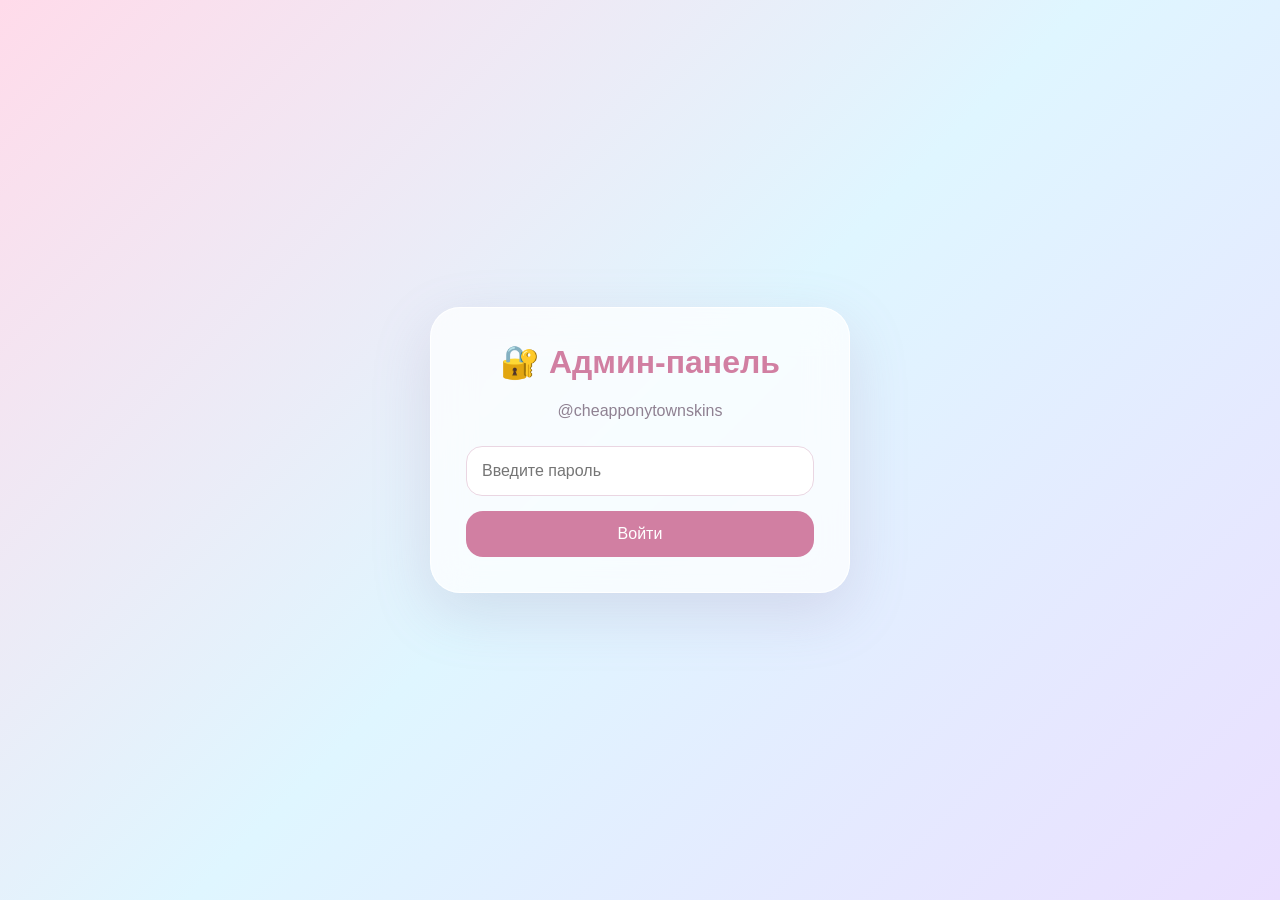
==== commit 63779ba1: "Update admin.html" ====
--- a/admin.html
+++ b/admin.html
@@ -1,11 +1,15 @@
 <!DOCTYPE html>
 <html lang="ru">
+
 <head>
 
 <meta charset="UTF-8">
-<meta name="viewport" content="width=device-width, initial-scale=1.0">
-
-<title>Админ-панель — @cheapponytownskins</title>
+
+<meta
+    name="viewport"
+    content="width=device-width, initial-scale=1.0">
+
+<title>Админ-панель</title>
 
 <style>
 
@@ -35,11 +39,11 @@
 
     background-size: 500% 500%;
 
-    animation: backgroundAnimation 18s ease infinite;
-
-}
-
-@keyframes backgroundAnimation {
+    animation: bg 18s ease infinite;
+
+}
+
+@keyframes bg {
 
     0% {
         background-position: 0% 50%;
@@ -55,6 +59,157 @@
 
 }
 
+
+/* =========================
+   ЭКРАН ВХОДА
+========================= */
+
+#loginScreen {
+
+    position: fixed;
+
+    inset: 0;
+
+    display: flex;
+
+    align-items: center;
+
+    justify-content: center;
+
+    padding: 20px;
+
+    background:
+        linear-gradient(
+            135deg,
+            #ffdbea,
+            #dff6ff,
+            #eadfff
+        );
+
+    z-index: 99999;
+
+}
+
+
+.loginBox {
+
+    width: min(420px, 100%);
+
+    padding: 35px;
+
+    text-align: center;
+
+    background:
+        rgba(255,255,255,.75);
+
+    border:
+        1px solid
+        rgba(255,255,255,.9);
+
+    border-radius: 30px;
+
+    backdrop-filter: blur(20px);
+
+    box-shadow:
+        0 20px 60px
+        rgba(150,120,160,.2);
+
+}
+
+
+.loginBox h1 {
+
+    margin-top: 0;
+
+    color: #d17fa2;
+
+}
+
+
+.loginBox p {
+
+    color: #8f8192;
+
+}
+
+
+#password {
+
+    width: 100%;
+
+    padding: 15px;
+
+    border: 1px solid #ead6e2;
+
+    border-radius: 16px;
+
+    outline: none;
+
+    font-size: 16px;
+
+    margin-top: 10px;
+
+}
+
+
+#loginButton {
+
+    width: 100%;
+
+    margin-top: 15px;
+
+    padding: 14px;
+
+    border: 0;
+
+    border-radius: 17px;
+
+    background: #d17fa2;
+
+    color: white;
+
+    font-size: 16px;
+
+    cursor: pointer;
+
+}
+
+
+#loginButton:hover {
+
+    opacity: .85;
+
+}
+
+
+#error {
+
+    display: none;
+
+    margin-top: 15px;
+
+    padding: 12px;
+
+    border-radius: 14px;
+
+    background: #ffe0e0;
+
+    color: #b33d4d;
+
+}
+
+
+/* =========================
+   АДМИНКА
+========================= */
+
+#adminPanel {
+
+    display: none;
+
+}
+
+
 .container {
 
     width: min(1000px, 94%);
@@ -65,11 +220,12 @@
 
 }
 
+
 header {
 
+    padding: 30px;
+
     text-align: center;
-
-    padding: 30px;
 
     background:
         rgba(255,255,255,.65);
@@ -79,23 +235,18 @@
     backdrop-filter: blur(15px);
 
     box-shadow:
-        0 10px 35px rgba(160,120,160,.15);
-
-}
+        0 10px 35px
+        rgba(160,120,160,.15);
+
+}
+
 
 header h1 {
 
-    margin: 0;
-
     color: #d17fa2;
 
 }
 
-header p {
-
-    color: #8f8192;
-
-}
 
 .panel {
 
@@ -110,10 +261,8 @@
 
     backdrop-filter: blur(15px);
 
-    box-shadow:
-        0 10px 35px rgba(160,120,160,.15);
-
-}
+}
+
 
 h2 {
 
@@ -121,6 +270,7 @@
 
 }
 
+
 label {
 
     display: block;
@@ -133,117 +283,35 @@
 
 }
 
+
 input,
-textarea,
-select {
+textarea {
 
     width: 100%;
 
     padding: 13px;
 
-    border: 1px solid
-        rgba(210,180,200,.5);
+    border: 1px solid #ead6e2;
 
     border-radius: 15px;
 
     outline: none;
 
-    background:
-        rgba(255,255,255,.75);
-
-    color: #5f5362;
-
     font-family: Arial, sans-serif;
 
 }
 
+
 textarea {
 
-    min-height: 140px;
+    min-height: 130px;
 
     resize: vertical;
 
 }
 
-button {
-
-    border: none;
-
-    padding: 13px 20px;
-
-    border-radius: 18px;
-
-    cursor: pointer;
-
-    font-size: 15px;
-
-    transition: .25s;
-
-}
-
-button:hover {
-
-    transform: translateY(-2px);
-
-}
-
-.save {
-
-    margin-top: 25px;
-
-    background: #d17fa2;
-
-    color: white;
-
-}
-
-.preview {
-
-    margin-top: 10px;
-
-    background: #ddd;
-
-    color: #555;
-
-}
-
-.back {
-
-    background: white;
-
-    color: #876b7d;
-
-    margin-top: 10px;
-
-}
-
-.danger {
-
-    background: #d65362;
-
-    color: white;
-
-    margin-top: 10px;
-
-}
-
-.status {
-
-    display: none;
-
-    margin-top: 15px;
-
-    padding: 12px;
-
-    border-radius: 15px;
-
-    background: #dff7e5;
-
-    color: #347344;
-
-}
-
-.card-editor {
+
+.cardEditor {
 
     padding: 20px;
 
@@ -256,30 +324,58 @@
 
 }
 
-.card-editor h3 {
-
-    margin-top: 0;
-
-    color: #d17fa2;
-
-}
-
-.info {
-
-    padding: 15px;
+
+button {
+
+    border: 0;
+
+    border-radius: 17px;
+
+    padding: 13px 20px;
+
+    cursor: pointer;
+
+}
+
+
+.logout {
+
+    background: #d65362;
+
+    color: white;
 
     margin-top: 20px;
 
-    background:
-        rgba(255,255,255,.55);
-
-    border-radius: 18px;
-
-    color: #777;
-
-    line-height: 1.6;
-
-}
+}
+
+
+.back {
+
+    background: white;
+
+    color: #876b7d;
+
+    margin-top: 20px;
+
+}
+
+
+.status {
+
+    display: none;
+
+    margin-top: 15px;
+
+    padding: 12px;
+
+    border-radius: 15px;
+
+    background: #dff7e5;
+
+    color: #347344;
+
+}
+
 
 @media(max-width:600px) {
 
@@ -305,17 +401,61 @@
 <body>
 
 
+<!-- =========================
+     ВХОД
+========================= -->
+
+<div id="loginScreen">
+
+    <div class="loginBox">
+
+        <h1>🔐 Админ-панель</h1>
+
+        <p>
+            @cheapponytownskins
+        </p>
+
+        <input
+            id="password"
+            type="password"
+            placeholder="Введите пароль"
+            autocomplete="off"
+        >
+
+        <button
+            id="loginButton">
+
+            Войти
+
+        </button>
+
+        <div id="error">
+            Неверный пароль
+        </div>
+
+    </div>
+
+</div>
+
+
+
+<!-- =========================
+     ПАНЕЛЬ
+========================= -->
+
+<div id="adminPanel">
+
 <div class="container">
 
 
 <header>
 
 <h1>
-⚙️ Админ-панель
+⚙️ Управление сайтом
 </h1>
 
 <p>
-Управление сайтом @cheapponytownskins
+@cheapponytownskins
 </p>
 
 </header>
@@ -335,10 +475,9 @@
 </label>
 
 <input
-    id="siteTitle"
-    type="text"
-    value="@cheapponytownskins">
-
+    id="siteName"
+    value="@cheapponytownskins"
+>
 
 
 <label>
@@ -347,17 +486,16 @@
 
 <input
     id="subtitle"
-    type="text"
-    value="личное пространство канала ♡">
-
-
-
-<label>
-Приветственный текст
+    value="личное пространство канала ♡"
+>
+
+
+<label>
+Главный текст
 </label>
 
 <textarea
-    id="welcomeText">Добро пожаловать на официальный сайт @cheapponytownskins!
+    id="welcome">Добро пожаловать на официальный сайт @cheapponytownskins!
 
 Здесь будут собраны полезная информация, новости, правила, инструкции и другие материалы нашего канала.
 
@@ -371,7 +509,7 @@
 
 
 
-<div class="card-editor">
+<div class="cardEditor">
 
 <h3>
 📜 Правила
@@ -383,44 +521,30 @@
 
 <input
     id="rulesTitle"
-    value="📜 Правила">
-
-
-<label>
-Краткое описание
+    value="Правила"
+>
+
+<label>
+Описание
 </label>
 
 <input
     id="rulesDescription"
-    value="Основные правила канала.">
-
+    value="Основные правила канала."
+>
 
 <label>
 Полный текст
 </label>
 
 <textarea
-    id="rulesText">Здесь будут находиться полные правила канала.
-
-1. Уважайте участников.
-
-2. Не спамьте.
-
-3. Не публикуйте запрещённый контент.
-
-4. Не рекламируйте сторонние проекты без разрешения администрации.
-
-5. При возникновении конфликтов обращайтесь к администрации.
-
-6. Соблюдайте правила Telegram и Pony Town.
-
-♡ Спасибо за понимание!</textarea>
-
-</div>
-
-
-
-<div class="card-editor">
+    id="rulesText">Здесь будут находиться полные правила канала.</textarea>
+
+</div>
+
+
+
+<div class="cardEditor">
 
 <h3>
 📰 Новости
@@ -432,8 +556,8 @@
 
 <input
     id="newsTitle"
-    value="📰 Новости">
-
+    value="Новости"
+>
 
 <label>
 Описание
@@ -441,21 +565,21 @@
 
 <input
     id="newsDescription"
-    value="Новости и важные объявления.">
-
-
-<label>
-Текст
+    value="Новости и важные объявления."
+>
+
+<label>
+Полный текст
 </label>
 
 <textarea
-    id="newsText">Здесь будут появляться новости, обновления и важные объявления канала.</textarea>
-
-</div>
-
-
-
-<div class="card-editor">
+    id="newsText">Здесь будут новости и объявления.</textarea>
+
+</div>
+
+
+
+<div class="cardEditor">
 
 <h3>
 🤖 Боты
@@ -467,8 +591,8 @@
 
 <input
     id="botsTitle"
-    value="🤖 Боты">
-
+    value="Боты"
+>
 
 <label>
 Описание
@@ -476,21 +600,21 @@
 
 <input
     id="botsDescription"
-    value="Полезные боты и инструкции.">
-
-
-<label>
-Текст
+    value="Полезные боты и инструкции."
+>
+
+<label>
+Полный текст
 </label>
 
 <textarea
-    id="botsText">Здесь можно разместить список ботов, команды и инструкции.</textarea>
-
-</div>
-
-
-
-<div class="card-editor">
+    id="botsText">Здесь будут инструкции по ботам.</textarea>
+
+</div>
+
+
+
+<div class="cardEditor">
 
 <h3>
 🎨 Скины
@@ -502,8 +626,8 @@
 
 <input
     id="skinsTitle"
-    value="🎨 Скины">
-
+    value="Скины"
+>
 
 <label>
 Описание
@@ -511,15 +635,15 @@
 
 <input
     id="skinsDescription"
-    value="Информация о скинах.">
-
-
-<label>
-Текст
+    value="Информация о скинах."
+>
+
+<label>
+Полный текст
 </label>
 
 <textarea
-    id="skinsText">Здесь можно размещать коды скинов, подборки и инструкции по Pony Town.</textarea>
+    id="skinsText">Здесь можно разместить информацию о скинах.</textarea>
 
 </div>
 
@@ -531,7 +655,7 @@
 
 
 
-<div class="card-editor">
+<div class="cardEditor">
 
 <h3>
 Администратор №1
@@ -543,8 +667,8 @@
 
 <input
     id="admin1Name"
-    value="Имя администратора">
-
+    value="Имя администратора"
+>
 
 <label>
 Должность
@@ -552,21 +676,21 @@
 
 <input
     id="admin1Position"
-    value="Владелец">
-
+    value="Владелец"
+>
 
 <label>
 Описание
 </label>
 
 <textarea
-    id="admin1Text">Здесь можно написать информацию об этом человеке.</textarea>
-
-</div>
-
-
-
-<div class="card-editor">
+    id="admin1Text">Информация об администраторе.</textarea>
+
+</div>
+
+
+
+<div class="cardEditor">
 
 <h3>
 Администратор №2
@@ -578,8 +702,8 @@
 
 <input
     id="admin2Name"
-    value="Имя администратора">
-
+    value="Имя администратора"
+>
 
 <label>
 Должность
@@ -587,105 +711,48 @@
 
 <input
     id="admin2Position"
-    value="Администратор">
-
+    value="Администратор"
+>
 
 <label>
 Описание
 </label>
 
 <textarea
-    id="admin2Text">Здесь можно написать должность и обязанности.</textarea>
-
-</div>
-
-
-
-<h2>
-📝 Дополнительно
-</h2>
-
-
-<label>
-Текст внизу сайта
-</label>
-
-<input
-    id="footerText"
-    value="@cheapponytownskins · 2026 ♡">
-
-
-
-<button
-    class="save"
-    onclick="saveChanges()">
-
-💾 Сохранить изменения
-
-</button>
-
-
-<button
-    class="preview"
-    onclick="previewSite()">
-
-👀 Открыть сайт
-
-</button>
+    id="admin2Text">Информация об администраторе.</textarea>
+
+</div>
+
 
 
 <button
     class="back"
     onclick="window.location.href='index.html'">
 
-← Вернуться на сайт
+← На сайт
 
 </button>
 
 
 <button
-    class="danger"
-    onclick="resetChanges()">
-
-♻️ Сбросить изменения
+    class="logout"
+    onclick="logout()">
+
+🚪 Выйти
 
 </button>
-
 
 
 <div
     id="status"
     class="status">
 
-Изменения сохранены в этом браузере!
-
-</div>
-
-
-
-<div class="info">
-
-<b>Как это работает:</b>
-
-<br><br>
-
-Эта панель сохраняет настройки
-в памяти браузера через LocalStorage.
-
-<br><br>
-
-Поэтому изменения будут видны
-на этом устройстве и в этом браузере.
-
-<br><br>
-
-Чтобы сделать настоящее сохранение
-для всех посетителей сайта через GitHub,
-позже подключим отдельную систему
-публикации изменений.
-
-</div>
-
+Вы вошли в админ-панель.
+
+</div>
+
+
+</div>
 
 </div>
 
@@ -695,222 +762,224 @@
 
 <script>
 
-/* ==================================
-   СОХРАНЕНИЕ
-================================== */
-
-function saveChanges() {
-
-    const fields = [
-
-        "siteTitle",
-        "subtitle",
-        "welcomeText",
-
-        "rulesTitle",
-        "rulesDescription",
-        "rulesText",
-
-        "newsTitle",
-        "newsDescription",
-        "newsText",
-
-        "botsTitle",
-        "botsDescription",
-        "botsText",
-
-        "skinsTitle",
-        "skinsDescription",
-        "skinsText",
-
-        "admin1Name",
-        "admin1Position",
-        "admin1Text",
-
-        "admin2Name",
-        "admin2Position",
-        "admin2Text",
-
-        "footerText"
-
-    ];
-
-
-    fields.forEach(function(id) {
-
-        const element =
-            document.getElementById(id);
-
-        localStorage.setItem(
-            "site_" + id,
-            element.value
-        );
-
-    });
-
-
-    const status =
-        document.getElementById("status");
-
-    status.style.display = "block";
-
-
-    setTimeout(function() {
-
-        status.style.display = "none";
-
-    }, 3000);
-
-}
-
-
-/* ==================================
-   ЗАГРУЗКА
-================================== */
-
-function loadChanges() {
-
-    const fields = [
-
-        "siteTitle",
-        "subtitle",
-        "welcomeText",
-
-        "rulesTitle",
-        "rulesDescription",
-        "rulesText",
-
-        "newsTitle",
-        "newsDescription",
-        "newsText",
-
-        "botsTitle",
-        "botsDescription",
-        "botsText",
-
-        "skinsTitle",
-        "skinsDescription",
-        "skinsText",
-
-        "admin1Name",
-        "admin1Position",
-        "admin1Text",
-
-        "admin2Name",
-        "admin2Position",
-        "admin2Text",
-
-        "footerText"
-
-    ];
-
-
-    fields.forEach(function(id) {
-
-        const saved =
-            localStorage.getItem(
-                "site_" + id
+/*
+=========================================
+АДРЕС БЕЗ СЛЭША В КОНЦЕ
+=========================================
+*/
+
+const WORKER_URL =
+    "https://cheapponytown-admin.chupacapra228.workers.dev";
+
+
+/*
+=========================================
+ЭЛЕМЕНТЫ
+=========================================
+*/
+
+const loginScreen =
+    document.getElementById(
+        "loginScreen"
+    );
+
+const adminPanel =
+    document.getElementById(
+        "adminPanel"
+    );
+
+const passwordInput =
+    document.getElementById(
+        "password"
+    );
+
+const loginButton =
+    document.getElementById(
+        "loginButton"
+    );
+
+const errorBox =
+    document.getElementById(
+        "error"
+    );
+
+
+/*
+=========================================
+ПРОВЕРКА ПАРОЛЯ
+=========================================
+*/
+
+async function login() {
+
+    const password =
+        passwordInput.value;
+
+
+    if (!password) {
+
+        errorBox.textContent =
+            "Введите пароль.";
+
+        errorBox.style.display =
+            "block";
+
+        return;
+
+    }
+
+
+    loginButton.disabled = true;
+
+    loginButton.textContent =
+        "Проверка...";
+
+    errorBox.style.display =
+        "none";
+
+
+    try {
+
+        const response =
+            await fetch(
+                WORKER_URL +
+                "/api/login",
+                {
+
+                    method: "POST",
+
+                    headers: {
+                        "Content-Type":
+                            "application/json"
+                    },
+
+                    body: JSON.stringify({
+                        password: password
+                    })
+
+                }
             );
 
 
-        if (saved !== null) {
-
-            document.getElementById(id).value =
-                saved;
+        const result =
+            await response.json();
+
+
+        if (
+            response.ok &&
+            result.success
+        ) {
+
+            loginScreen.style.display =
+                "none";
+
+            adminPanel.style.display =
+                "block";
+
+        } else {
+
+            errorBox.textContent =
+                result.message ||
+                "Неверный пароль.";
+
+            errorBox.style.display =
+                "block";
 
         }
 
-    });
-
-}
-
-
-/* ==================================
-   ОТКРЫТЬ САЙТ
-================================== */
-
-function previewSite() {
-
-    window.open(
-        "index.html",
-        "_blank"
-    );
-
-}
-
-
-/* ==================================
-   СБРОС
-================================== */
-
-function resetChanges() {
-
-    const answer =
-        confirm(
-            "Сбросить все сохранённые изменения?"
-        );
-
-
-    if (!answer) {
-
-        return;
+
+    } catch (error) {
+
+        errorBox.textContent =
+            "Не удалось подключиться к серверу.";
+
+        errorBox.style.display =
+            "block";
 
     }
 
 
-    const fields = [
-
-        "siteTitle",
-        "subtitle",
-        "welcomeText",
-
-        "rulesTitle",
-        "rulesDescription",
-        "rulesText",
-
-        "newsTitle",
-        "newsDescription",
-        "newsText",
-
-        "botsTitle",
-        "botsDescription",
-        "botsText",
-
-        "skinsTitle",
-        "skinsDescription",
-        "skinsText",
-
-        "admin1Name",
-        "admin1Position",
-        "admin1Text",
-
-        "admin2Name",
-        "admin2Position",
-        "admin2Text",
-
-        "footerText"
-
-    ];
-
-
-    fields.forEach(function(id) {
-
-        localStorage.removeItem(
-            "site_" + id
-        );
-
-    });
-
-
-    location.reload();
-
-}
-
-
-loadChanges();
+    loginButton.disabled =
+        false;
+
+    loginButton.textContent =
+        "Войти";
+
+}
+
+
+/*
+=========================================
+КНОПКА ВХОДА
+=========================================
+*/
+
+loginButton.addEventListener(
+    "click",
+    login
+);
+
+
+/*
+=========================================
+ENTER
+=========================================
+*/
+
+passwordInput.addEventListener(
+    "keydown",
+    function(event) {
+
+        if (
+            event.key === "Enter"
+        ) {
+
+            login();
+
+        }
+
+    }
+);
+
+
+/*
+=========================================
+ВЫХОД
+=========================================
+*/
+
+function logout() {
+
+    adminPanel.style.display =
+        "none";
+
+    loginScreen.style.display =
+        "flex";
+
+    passwordInput.value =
+        "";
+
+    errorBox.style.display =
+        "none";
+
+}
+
+
+/*
+=========================================
+ЗАЩИТА ОТ ПРОСТОГО ОБХОДА
+=========================================
+*/
+
+adminPanel.style.display =
+    "none";
+
+loginScreen.style.display =
+    "flex";
 
 </script>
 
 
 </body>
+
     </html>
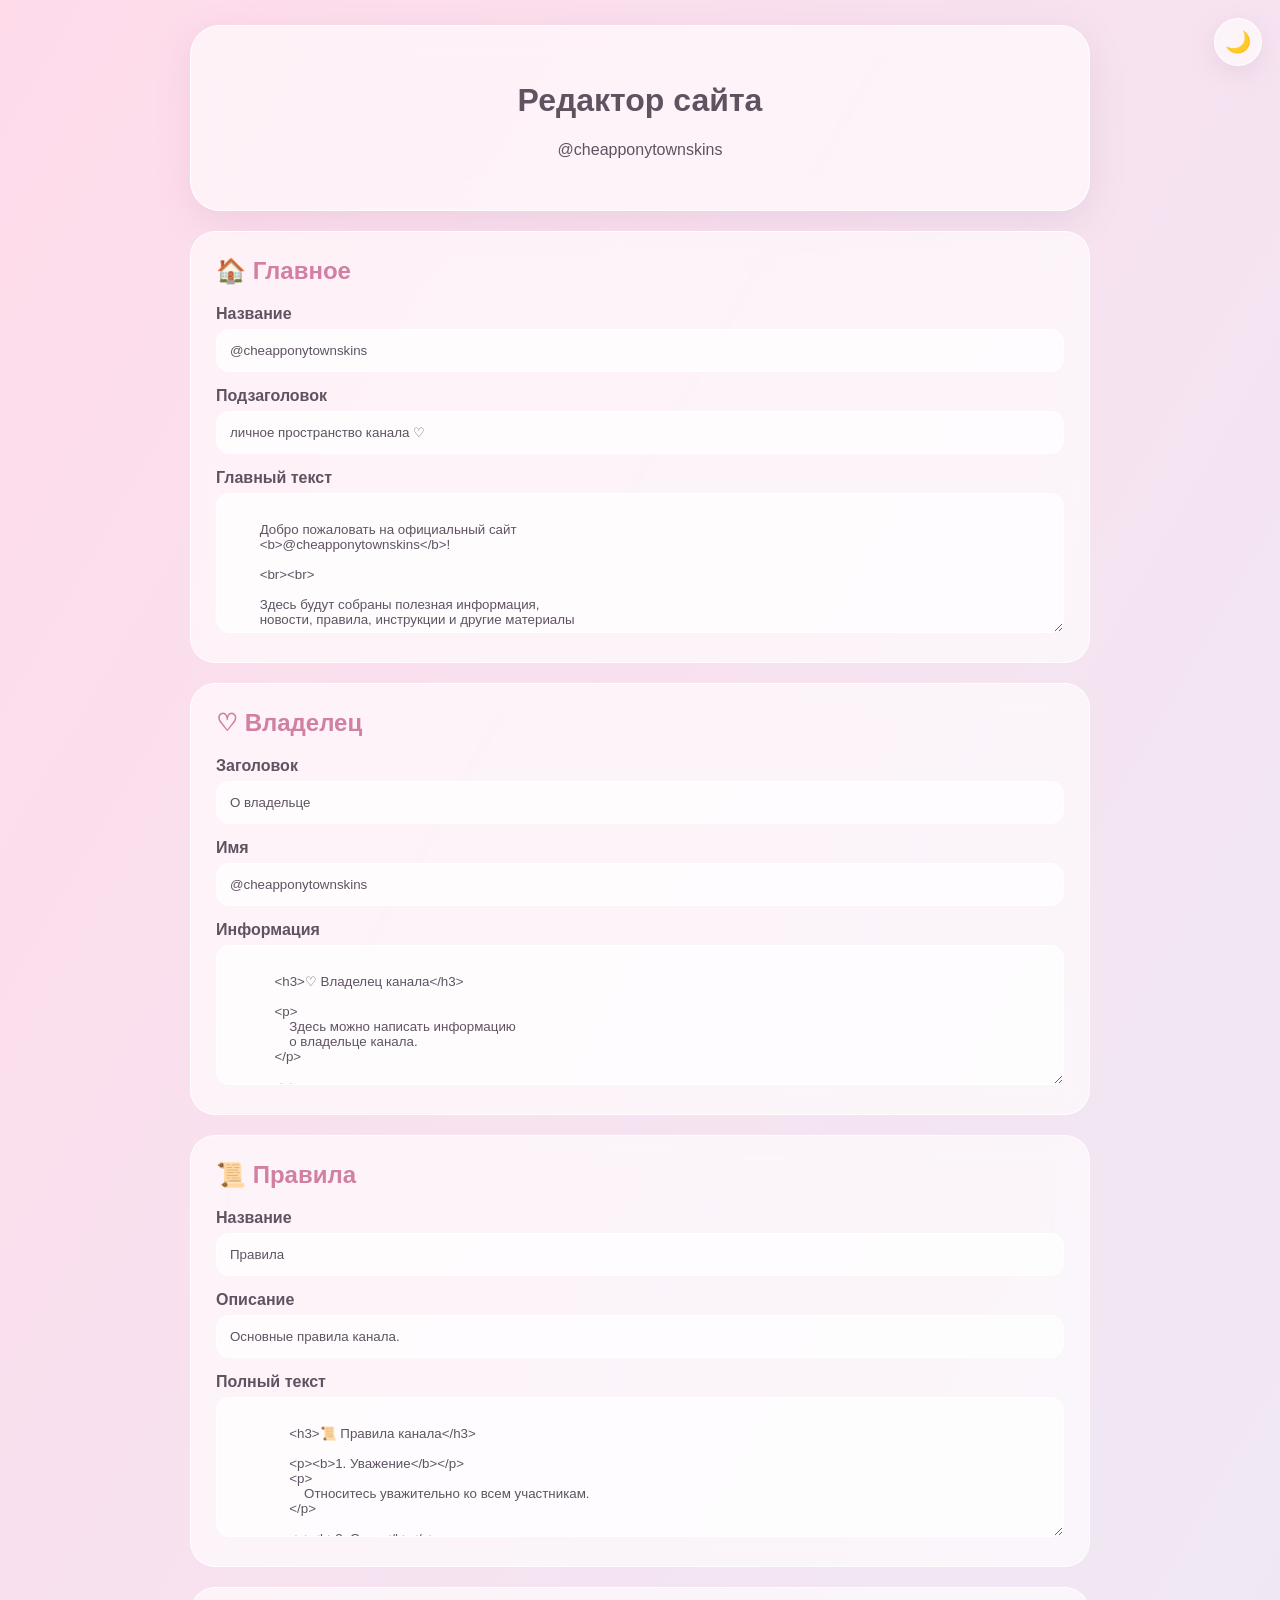
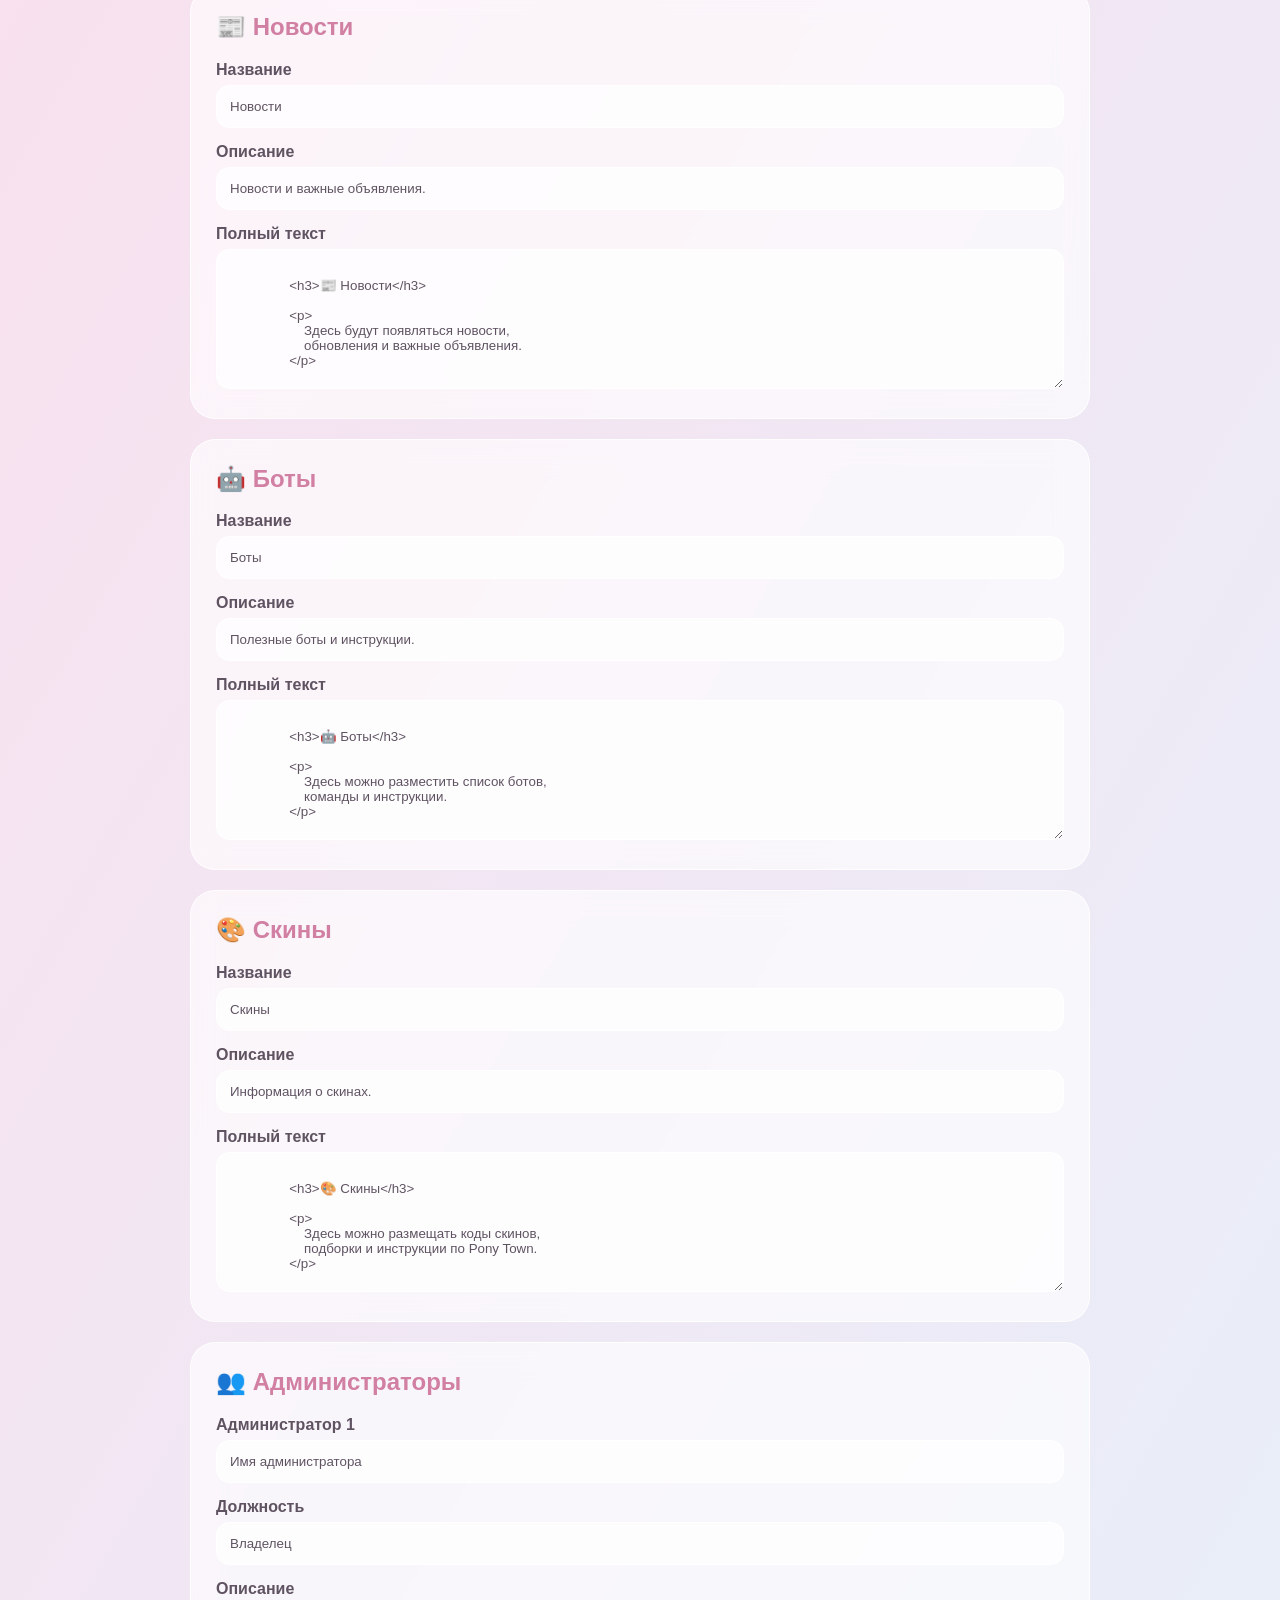
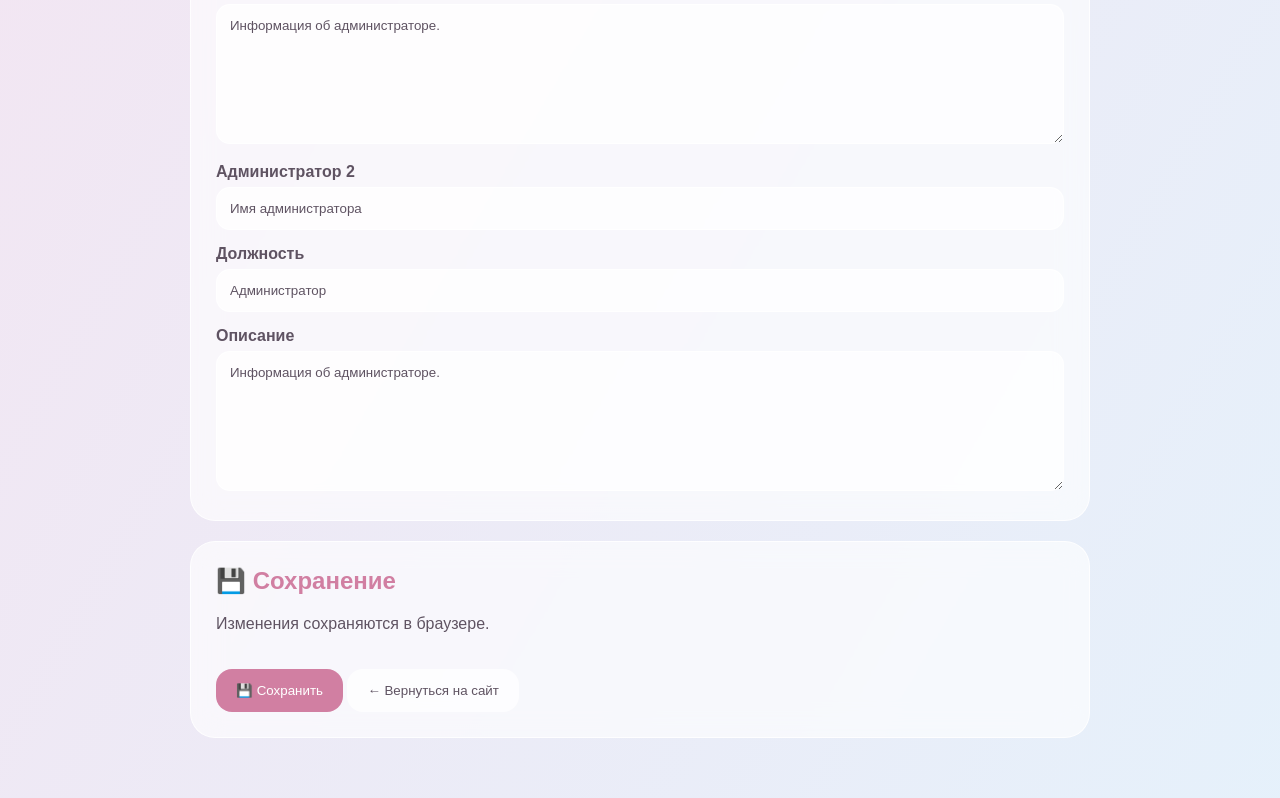
==== commit 9267ea80: "Update admin.html" ====
--- a/admin.html
+++ b/admin.html
@@ -9,280 +9,56 @@
     name="viewport"
     content="width=device-width, initial-scale=1.0">
 
-<title>Админ-панель</title>
+<title>Редактор</title>
+
+<link
+    rel="stylesheet"
+    href="style.css">
 
 <style>
 
-* {
-    box-sizing: border-box;
-}
-
-body {
-
-    margin: 0;
-
-    min-height: 100vh;
-
-    font-family: Arial, sans-serif;
-
-    color: #5f5362;
-
-    background:
-        linear-gradient(
-            120deg,
-            #ffdbea,
-            #dff6ff,
-            #eadfff,
-            #ffe0ee,
-            #d8f5ff
-        );
-
-    background-size: 500% 500%;
-
-    animation: bg 18s ease infinite;
-
-}
-
-@keyframes bg {
-
-    0% {
-        background-position: 0% 50%;
-    }
-
-    50% {
-        background-position: 100% 50%;
-    }
-
-    100% {
-        background-position: 0% 50%;
-    }
-
-}
-
-
-/* =========================
-   ЭКРАН ВХОДА
-========================= */
-
-#loginScreen {
-
-    position: fixed;
-
-    inset: 0;
-
-    display: flex;
-
-    align-items: center;
-
-    justify-content: center;
-
-    padding: 20px;
-
-    background:
-        linear-gradient(
-            135deg,
-            #ffdbea,
-            #dff6ff,
-            #eadfff
-        );
-
-    z-index: 99999;
-
-}
-
-
-.loginBox {
-
-    width: min(420px, 100%);
-
-    padding: 35px;
-
-    text-align: center;
-
-    background:
-        rgba(255,255,255,.75);
+.editor {
+
+    width: min(900px,94%);
+
+    margin: auto;
+
+    padding: 25px 0 60px;
+}
+
+.editor-box {
+
+    margin-top: 20px;
+
+    padding: 25px;
+
+    background: var(--glass);
 
     border:
-        1px solid
-        rgba(255,255,255,.9);
-
-    border-radius: 30px;
-
-    backdrop-filter: blur(20px);
-
-    box-shadow:
-        0 20px 60px
-        rgba(150,120,160,.2);
-
-}
-
-
-.loginBox h1 {
-
-    margin-top: 0;
-
-    color: #d17fa2;
-
-}
-
-
-.loginBox p {
-
-    color: #8f8192;
-
-}
-
-
-#password {
-
-    width: 100%;
-
-    padding: 15px;
-
-    border: 1px solid #ead6e2;
-
-    border-radius: 16px;
-
-    outline: none;
-
-    font-size: 16px;
-
-    margin-top: 10px;
-
-}
-
-
-#loginButton {
-
-    width: 100%;
+        1px solid var(--border);
+
+    border-radius: 25px;
+
+    backdrop-filter: blur(15px);
+}
+
+.editor-box h2 {
+
+    color: var(--primary);
+}
+
+label {
+
+    display: block;
 
     margin-top: 15px;
 
-    padding: 14px;
-
-    border: 0;
-
-    border-radius: 17px;
-
-    background: #d17fa2;
-
-    color: white;
-
-    font-size: 16px;
-
-    cursor: pointer;
-
-}
-
-
-#loginButton:hover {
-
-    opacity: .85;
-
-}
-
-
-#error {
-
-    display: none;
-
-    margin-top: 15px;
-
-    padding: 12px;
-
-    border-radius: 14px;
-
-    background: #ffe0e0;
-
-    color: #b33d4d;
-
-}
-
-
-/* =========================
-   АДМИНКА
-========================= */
-
-#adminPanel {
-
-    display: none;
-
-}
-
-
-.container {
-
-    width: min(1000px, 94%);
-
-    margin: auto;
-
-    padding: 25px 0 50px;
-
-}
-
-
-header {
-
-    padding: 30px;
-
-    text-align: center;
-
-    background:
-        rgba(255,255,255,.65);
-
-    border-radius: 30px;
-
-    backdrop-filter: blur(15px);
-
-    box-shadow:
-        0 10px 35px
-        rgba(160,120,160,.15);
-
-}
-
-
-header h1 {
-
-    color: #d17fa2;
-
-}
-
-
-.panel {
-
-    margin-top: 20px;
-
-    padding: 25px;
-
-    background:
-        rgba(255,255,255,.65);
-
-    border-radius: 30px;
-
-    backdrop-filter: blur(15px);
-
-}
-
-
-h2 {
-
-    color: #d17fa2;
-
-}
-
-
-label {
-
-    display: block;
-
-    margin-top: 18px;
-
-    margin-bottom: 7px;
+    margin-bottom: 6px;
+
+    color: var(--text);
 
     font-weight: bold;
-
-}
-
+}
 
 input,
 textarea {
@@ -291,105 +67,49 @@
 
     padding: 13px;
 
-    border: 1px solid #ead6e2;
-
-    border-radius: 15px;
+    border:
+        1px solid var(--border);
+
+    border-radius: 14px;
+
+    background: var(--card);
+
+    color: var(--text);
 
     outline: none;
 
-    font-family: Arial, sans-serif;
-
-}
-
+    font-family: Arial;
+}
 
 textarea {
 
-    min-height: 130px;
+    min-height: 140px;
 
     resize: vertical;
-
-}
-
-
-.cardEditor {
-
-    padding: 20px;
+}
+
+.action {
 
     margin-top: 20px;
 
-    background:
-        rgba(255,255,255,.55);
-
-    border-radius: 22px;
-
-}
-
-
-button {
+    padding: 14px 20px;
 
     border: 0;
 
-    border-radius: 17px;
-
-    padding: 13px 20px;
+    border-radius: 16px;
 
     cursor: pointer;
 
-}
-
-
-.logout {
-
-    background: #d65362;
+    background: var(--primary);
 
     color: white;
-
-    margin-top: 20px;
-
-}
-
+}
 
 .back {
 
-    background: white;
-
-    color: #876b7d;
-
-    margin-top: 20px;
-
-}
-
-
-.status {
-
-    display: none;
-
-    margin-top: 15px;
-
-    padding: 12px;
-
-    border-radius: 15px;
-
-    background: #dff7e5;
-
-    color: #347344;
-
-}
-
-
-@media(max-width:600px) {
-
-    .container {
-
-        width: 94%;
-
-    }
-
-    .panel {
-
-        padding: 20px;
-
-    }
+    background: var(--card);
+
+    color: var(--text);
 
 }
 
@@ -397,61 +117,25 @@
 
 </head>
 
-
 <body>
 
 
-<!-- =========================
-     ВХОД
-========================= -->
-
-<div id="loginScreen">
-
-    <div class="loginBox">
-
-        <h1>🔐 Админ-панель</h1>
-
-        <p>
-            @cheapponytownskins
-        </p>
-
-        <input
-            id="password"
-            type="password"
-            placeholder="Введите пароль"
-            autocomplete="off"
-        >
-
-        <button
-            id="loginButton">
-
-            Войти
-
-        </button>
-
-        <div id="error">
-            Неверный пароль
-        </div>
-
-    </div>
-
-</div>
-
-
-
-<!-- =========================
-     ПАНЕЛЬ
-========================= -->
-
-<div id="adminPanel">
-
-<div class="container">
+<button
+    id="themeButton"
+    type="button">
+
+🌙
+
+</button>
+
+
+<div class="editor">
 
 
 <header>
 
 <h1>
-⚙️ Управление сайтом
+Редактор сайта
 </h1>
 
 <p>
@@ -462,8 +146,7 @@
 
 
 
-<div class="panel">
-
+<div class="editor-box">
 
 <h2>
 🏠 Главное
@@ -471,13 +154,11 @@
 
 
 <label>
-Название сайта
-</label>
-
-<input
-    id="siteName"
-    value="@cheapponytownskins"
->
+Название
+</label>
+
+<input
+    id="siteName">
 
 
 <label>
@@ -485,9 +166,7 @@
 </label>
 
 <input
-    id="subtitle"
-    value="личное пространство канала ♡"
->
+    id="subtitle">
 
 
 <label>
@@ -495,491 +174,571 @@
 </label>
 
 <textarea
-    id="welcome">Добро пожаловать на официальный сайт @cheapponytownskins!
-
-Здесь будут собраны полезная информация, новости, правила, инструкции и другие материалы нашего канала.
-
-✦ Создано с любовью ✦</textarea>
-
-
+    id="welcome">
+</textarea>
+
+</div>
+
+
+
+<div class="editor-box">
 
 <h2>
-📖 Карточки
+♡ Владелец
 </h2>
 
 
-
-<div class="cardEditor">
-
-<h3>
+<label>
+Заголовок
+</label>
+
+<input
+    id="ownerTitle">
+
+
+<label>
+Имя
+</label>
+
+<input
+    id="ownerName">
+
+
+<label>
+Информация
+</label>
+
+<textarea
+    id="ownerText">
+</textarea>
+
+</div>
+
+
+
+<div class="editor-box">
+
+<h2>
 📜 Правила
-</h3>
+</h2>
 
 <label>
 Название
 </label>
 
 <input
-    id="rulesTitle"
-    value="Правила"
->
+    id="rulesTitle">
 
 <label>
 Описание
 </label>
 
 <input
-    id="rulesDescription"
-    value="Основные правила канала."
->
+    id="rulesDescription">
 
 <label>
 Полный текст
 </label>
 
 <textarea
-    id="rulesText">Здесь будут находиться полные правила канала.</textarea>
-
-</div>
-
-
-
-<div class="cardEditor">
-
-<h3>
+    id="rulesText">
+</textarea>
+
+</div>
+
+
+
+<div class="editor-box">
+
+<h2>
 📰 Новости
-</h3>
+</h2>
 
 <label>
 Название
 </label>
 
 <input
-    id="newsTitle"
-    value="Новости"
->
+    id="newsTitle">
 
 <label>
 Описание
 </label>
 
 <input
-    id="newsDescription"
-    value="Новости и важные объявления."
->
+    id="newsDescription">
 
 <label>
 Полный текст
 </label>
 
 <textarea
-    id="newsText">Здесь будут новости и объявления.</textarea>
-
-</div>
-
-
-
-<div class="cardEditor">
-
-<h3>
+    id="newsText">
+</textarea>
+
+</div>
+
+
+
+<div class="editor-box">
+
+<h2>
 🤖 Боты
-</h3>
+</h2>
 
 <label>
 Название
 </label>
 
 <input
-    id="botsTitle"
-    value="Боты"
->
+    id="botsTitle">
 
 <label>
 Описание
 </label>
 
 <input
-    id="botsDescription"
-    value="Полезные боты и инструкции."
->
+    id="botsDescription">
 
 <label>
 Полный текст
 </label>
 
 <textarea
-    id="botsText">Здесь будут инструкции по ботам.</textarea>
-
-</div>
-
-
-
-<div class="cardEditor">
-
-<h3>
+    id="botsText">
+</textarea>
+
+</div>
+
+
+
+<div class="editor-box">
+
+<h2>
 🎨 Скины
-</h3>
+</h2>
 
 <label>
 Название
 </label>
 
 <input
-    id="skinsTitle"
-    value="Скины"
->
+    id="skinsTitle">
 
 <label>
 Описание
 </label>
 
 <input
-    id="skinsDescription"
-    value="Информация о скинах."
->
+    id="skinsDescription">
 
 <label>
 Полный текст
 </label>
 
 <textarea
-    id="skinsText">Здесь можно разместить информацию о скинах.</textarea>
-
-</div>
-
-
+    id="skinsText">
+</textarea>
+
+</div>
+
+
+
+<div class="editor-box">
 
 <h2>
-👥 Администрация
+👥 Администраторы
 </h2>
 
 
-
-<div class="cardEditor">
-
-<h3>
-Администратор №1
-</h3>
-
-<label>
-Имя
-</label>
-
-<input
-    id="admin1Name"
-    value="Имя администратора"
->
+<label>
+Администратор 1
+</label>
+
+<input
+    id="admin1Name">
 
 <label>
 Должность
 </label>
 
 <input
-    id="admin1Position"
-    value="Владелец"
->
+    id="admin1Position">
 
 <label>
 Описание
 </label>
 
 <textarea
-    id="admin1Text">Информация об администраторе.</textarea>
-
-</div>
-
-
-
-<div class="cardEditor">
-
-<h3>
-Администратор №2
-</h3>
-
-<label>
-Имя
-</label>
-
-<input
-    id="admin2Name"
-    value="Имя администратора"
->
+    id="admin1Description">
+</textarea>
+
+
+<label>
+Администратор 2
+</label>
+
+<input
+    id="admin2Name">
 
 <label>
 Должность
 </label>
 
 <input
-    id="admin2Position"
-    value="Администратор"
->
+    id="admin2Position">
 
 <label>
 Описание
 </label>
 
 <textarea
-    id="admin2Text">Информация об администраторе.</textarea>
-
-</div>
-
-
+    id="admin2Description">
+</textarea>
+
+</div>
+
+
+
+<div class="editor-box">
+
+<h2>
+💾 Сохранение
+</h2>
+
+<p>
+Изменения сохраняются в браузере.
+</p>
 
 <button
-    class="back"
-    onclick="window.location.href='index.html'">
-
-← На сайт
+    class="action"
+    id="save">
+
+💾 Сохранить
 
 </button>
 
-
 <button
-    class="logout"
-    onclick="logout()">
-
-🚪 Выйти
+    class="action back"
+    onclick="location.href='index.html'">
+
+← Вернуться на сайт
 
 </button>
 
-
-<div
-    id="status"
-    class="status">
-
-Вы вошли в админ-панель.
-
-</div>
-
-
-</div>
-
-</div>
-
-</div>
-
+</div>
+
+
+</div>
+
+
+<script src="data.js"></script>
 
 
 <script>
 
+/* Заполняем поля */
+
+siteName.value =
+    SITE_DATA.siteName;
+
+subtitle.value =
+    SITE_DATA.subtitle;
+
+welcome.value =
+    SITE_DATA.welcome;
+
+ownerTitle.value =
+    SITE_DATA.owner.title;
+
+ownerName.value =
+    SITE_DATA.owner.name;
+
+ownerText.value =
+    SITE_DATA.owner.text;
+
+
+
+const rules =
+    SITE_DATA.cards.find(
+        x => x.id === "rules"
+    );
+
+const news =
+    SITE_DATA.cards.find(
+        x => x.id === "news"
+    );
+
+const bots =
+    SITE_DATA.cards.find(
+        x => x.id === "bots"
+    );
+
+const skins =
+    SITE_DATA.cards.find(
+        x => x.id === "skins"
+    );
+
+
+
+rulesTitle.value =
+    rules.title;
+
+rulesDescription.value =
+    rules.description;
+
+rulesText.value =
+    rules.text;
+
+
+
+newsTitle.value =
+    news.title;
+
+newsDescription.value =
+    news.description;
+
+newsText.value =
+    news.text;
+
+
+
+botsTitle.value =
+    bots.title;
+
+botsDescription.value =
+    bots.description;
+
+botsText.value =
+    bots.text;
+
+
+
+skinsTitle.value =
+    skins.title;
+
+skinsDescription.value =
+    skins.description;
+
+skinsText.value =
+    skins.text;
+
+
+
+admin1Name.value =
+    SITE_DATA.admins[0].name;
+
+admin1Position.value =
+    SITE_DATA.admins[0].position;
+
+admin1Description.value =
+    SITE_DATA.admins[0].description;
+
+
+
+admin2Name.value =
+    SITE_DATA.admins[1].name;
+
+admin2Position.value =
+    SITE_DATA.admins[1].position;
+
+admin2Description.value =
+    SITE_DATA.admins[1].description;
+
+
+
 /*
-=========================================
-АДРЕС БЕЗ СЛЭША В КОНЦЕ
-=========================================
+=================================
+СОХРАНЕНИЕ
+=================================
 */
 
-const WORKER_URL =
-    "https://cheapponytown-admin.chupacapra228.workers.dev";
-
-
-/*
-=========================================
-ЭЛЕМЕНТЫ
-=========================================
-*/
-
-const loginScreen =
+document.getElementById(
+    "save"
+).onclick = function() {
+
+    const updated = {
+
+        siteName:
+            siteName.value,
+
+        subtitle:
+            subtitle.value,
+
+        welcome:
+            welcome.value,
+
+        owner: {
+
+            title:
+                ownerTitle.value,
+
+            name:
+                ownerName.value,
+
+            text:
+                ownerText.value
+
+        },
+
+        cards: [
+
+            {
+                id: "rules",
+                icon: "📜",
+                title:
+                    rulesTitle.value,
+                description:
+                    rulesDescription.value,
+                text:
+                    rulesText.value
+            },
+
+            {
+                id: "news",
+                icon: "📰",
+                title:
+                    newsTitle.value,
+                description:
+                    newsDescription.value,
+                text:
+                    newsText.value
+            },
+
+            {
+                id: "bots",
+                icon: "🤖",
+                title:
+                    botsTitle.value,
+                description:
+                    botsDescription.value,
+                text:
+                    botsText.value
+            },
+
+            {
+                id: "skins",
+                icon: "🎨",
+                title:
+                    skinsTitle.value,
+                description:
+                    skinsDescription.value,
+                text:
+                    skinsText.value
+            }
+
+        ],
+
+        admins: [
+
+            {
+                name:
+                    admin1Name.value,
+
+                position:
+                    admin1Position.value,
+
+                description:
+                    admin1Description.value
+            },
+
+            {
+                name:
+                    admin2Name.value,
+
+                position:
+                    admin2Position.value,
+
+                description:
+                    admin2Description.value
+            }
+
+        ],
+
+        footer:
+            SITE_DATA.footer
+
+    };
+
+
+    localStorage.setItem(
+        "siteData",
+        JSON.stringify(updated)
+    );
+
+
+    alert(
+        "Изменения сохранены в этом браузере!"
+    );
+
+};
+
+
+
+/* ТЕМА */
+
+const themeButton =
     document.getElementById(
-        "loginScreen"
+        "themeButton"
     );
 
-const adminPanel =
-    document.getElementById(
-        "adminPanel"
-    );
-
-const passwordInput =
-    document.getElementById(
-        "password"
-    );
-
-const loginButton =
-    document.getElementById(
-        "loginButton"
-    );
-
-const errorBox =
-    document.getElementById(
-        "error"
-    );
-
-
-/*
-=========================================
-ПРОВЕРКА ПАРОЛЯ
-=========================================
-*/
-
-async function login() {
-
-    const password =
-        passwordInput.value;
-
-
-    if (!password) {
-
-        errorBox.textContent =
-            "Введите пароль.";
-
-        errorBox.style.display =
-            "block";
-
-        return;
+
+function applyTheme() {
+
+    const theme =
+        localStorage.getItem(
+            "siteTheme"
+        );
+
+    if (
+        theme === "dark"
+    ) {
+
+        document.body.classList.add(
+            "dark"
+        );
+
+        themeButton.textContent =
+            "☀️";
+
+    } else {
+
+        document.body.classList.remove(
+            "dark"
+        );
+
+        themeButton.textContent =
+            "🌙";
 
     }
 
-
-    loginButton.disabled = true;
-
-    loginButton.textContent =
-        "Проверка...";
-
-    errorBox.style.display =
-        "none";
-
-
-    try {
-
-        const response =
-            await fetch(
-                WORKER_URL +
-                "/api/login",
-                {
-
-                    method: "POST",
-
-                    headers: {
-                        "Content-Type":
-                            "application/json"
-                    },
-
-                    body: JSON.stringify({
-                        password: password
-                    })
-
-                }
+}
+
+
+themeButton.onclick =
+    function() {
+
+        const dark =
+            document.body.classList.contains(
+                "dark"
             );
 
-
-        const result =
-            await response.json();
-
-
-        if (
-            response.ok &&
-            result.success
-        ) {
-
-            loginScreen.style.display =
-                "none";
-
-            adminPanel.style.display =
-                "block";
-
-        } else {
-
-            errorBox.textContent =
-                result.message ||
-                "Неверный пароль.";
-
-            errorBox.style.display =
-                "block";
-
-        }
-
-
-    } catch (error) {
-
-        errorBox.textContent =
-            "Не удалось подключиться к серверу.";
-
-        errorBox.style.display =
-            "block";
-
-    }
-
-
-    loginButton.disabled =
-        false;
-
-    loginButton.textContent =
-        "Войти";
-
-}
-
-
-/*
-=========================================
-КНОПКА ВХОДА
-=========================================
-*/
-
-loginButton.addEventListener(
-    "click",
-    login
-);
-
-
-/*
-=========================================
-ENTER
-=========================================
-*/
-
-passwordInput.addEventListener(
-    "keydown",
-    function(event) {
-
-        if (
-            event.key === "Enter"
-        ) {
-
-            login();
-
-        }
-
-    }
-);
-
-
-/*
-=========================================
-ВЫХОД
-=========================================
-*/
-
-function logout() {
-
-    adminPanel.style.display =
-        "none";
-
-    loginScreen.style.display =
-        "flex";
-
-    passwordInput.value =
-        "";
-
-    errorBox.style.display =
-        "none";
-
-}
-
-
-/*
-=========================================
-ЗАЩИТА ОТ ПРОСТОГО ОБХОДА
-=========================================
-*/
-
-adminPanel.style.display =
-    "none";
-
-loginScreen.style.display =
-    "flex";
+        localStorage.setItem(
+            "siteTheme",
+            dark
+                ? "light"
+                : "dark"
+        );
+
+        applyTheme();
+
+    };
+
+
+applyTheme();
 
 </script>
 
-
 </body>
 
-    </html>
+</html>
--- a/style.css
+++ b/style.css
@@ -0,0 +1,563 @@
+* {
+    box-sizing: border-box;
+}
+
+html {
+    scroll-behavior: smooth;
+}
+
+:root {
+
+    --bg1: #ffdbea;
+    --bg2: #dff6ff;
+    --bg3: #eadfff;
+    --bg4: #ffe0ee;
+    --bg5: #d8f5ff;
+
+    --text: #5f5362;
+    --primary: #d17fa2;
+    --secondary: #8f8192;
+
+    --glass: rgba(255,255,255,.62);
+    --card: rgba(255,255,255,.72);
+    --popup: rgba(255,255,255,.94);
+
+    --border: rgba(255,255,255,.8);
+    --shadow: rgba(160,120,160,.15);
+}
+
+body.dark {
+
+    --bg1: #100405;
+    --bg2: #21080b;
+    --bg3: #300b10;
+    --bg4: #180507;
+    --bg5: #080808;
+
+    --text: #dedede;
+    --primary: #df5362;
+    --secondary: #aaa;
+
+    --glass: rgba(25,25,25,.82);
+    --card: rgba(72,72,72,.88);
+    --popup: rgba(28,28,28,.97);
+
+    --border: rgba(130,130,130,.3);
+    --shadow: rgba(0,0,0,.5);
+}
+
+body {
+
+    margin: 0;
+
+    min-height: 100vh;
+
+    font-family: Arial, sans-serif;
+
+    color: var(--text);
+
+    background:
+        linear-gradient(
+            120deg,
+            var(--bg1),
+            var(--bg2),
+            var(--bg3),
+            var(--bg4),
+            var(--bg5)
+        );
+
+    background-size: 500% 500%;
+
+    animation: waterfall 18s ease infinite;
+
+    transition:
+        background .4s,
+        color .4s;
+}
+
+@keyframes waterfall {
+
+    0% {
+        background-position: 0% 50%;
+    }
+
+    50% {
+        background-position: 100% 50%;
+    }
+
+    100% {
+        background-position: 0% 50%;
+    }
+}
+
+.page {
+
+    width: min(1000px,92%);
+
+    margin: auto;
+
+    padding: 25px 0 50px;
+}
+
+header {
+
+    text-align: center;
+
+    padding: 35px 20px;
+
+    margin-bottom: 20px;
+
+    background: var(--glass);
+
+    border: 1px solid var(--border);
+
+    border-radius: 30px;
+
+    box-shadow:
+        0 10px 35px var(--shadow);
+
+    backdrop-filter: blur(15px);
+}
+
+.logo {
+
+    font-size: 32px;
+
+    font-weight: bold;
+
+    color: var(--primary);
+
+    margin-bottom: 8px;
+}
+
+.subtitle {
+
+    color: var(--secondary);
+
+    font-size: 15px;
+}
+
+nav {
+
+    display: flex;
+
+    justify-content: center;
+
+    flex-wrap: wrap;
+
+    gap: 10px;
+
+    margin: 20px 0;
+}
+
+nav a {
+
+    text-decoration: none;
+
+    color: var(--text);
+
+    background: var(--glass);
+
+    padding: 12px 20px;
+
+    border-radius: 20px;
+
+    box-shadow:
+        0 5px 15px var(--shadow);
+
+    backdrop-filter: blur(10px);
+
+    transition: .25s;
+}
+
+nav a:hover {
+
+    transform: translateY(-3px);
+
+    color: var(--primary);
+}
+
+section {
+
+    margin-top: 25px;
+
+    padding: 30px;
+
+    background: var(--glass);
+
+    border: 1px solid var(--border);
+
+    border-radius: 30px;
+
+    box-shadow:
+        0 10px 35px var(--shadow);
+
+    backdrop-filter: blur(15px);
+}
+
+h2 {
+
+    margin-top: 0;
+
+    color: var(--primary);
+}
+
+.welcome {
+
+    text-align: center;
+
+    font-size: 18px;
+
+    line-height: 1.7;
+}
+
+.cards {
+
+    display: grid;
+
+    grid-template-columns:
+        repeat(
+            auto-fit,
+            minmax(220px,1fr)
+        );
+
+    gap: 15px;
+}
+
+.card {
+
+    position: relative;
+
+    padding: 22px;
+
+    background: var(--card);
+
+    border-radius: 22px;
+
+    cursor: pointer;
+
+    transition: .3s;
+
+    box-shadow:
+        0 5px 18px var(--shadow);
+}
+
+.card:hover {
+
+    transform: translateY(-5px);
+
+    box-shadow:
+        0 12px 28px var(--shadow);
+}
+
+.card h3 {
+
+    margin-top: 0;
+
+    color: var(--primary);
+}
+
+.card::after {
+
+    content: "Нажмите, чтобы открыть";
+
+    display: block;
+
+    margin-top: 15px;
+
+    color: var(--secondary);
+
+    font-size: 12px;
+}
+
+.owner-card {
+
+    border: 1px solid
+        rgba(255,255,255,.5);
+}
+
+.admin {
+
+    text-align: center;
+}
+
+.admin-name {
+
+    font-size: 20px;
+
+    font-weight: bold;
+
+    color: var(--primary);
+}
+
+.position {
+
+    margin-top: 5px;
+
+    color: var(--secondary);
+}
+
+footer {
+
+    text-align: center;
+
+    padding: 30px 10px 0;
+
+    color: var(--secondary);
+
+    font-size: 13px;
+}
+
+/* ТЕМА */
+
+#themeButton {
+
+    position: fixed;
+
+    top: 18px;
+
+    right: 18px;
+
+    z-index: 10000;
+
+    width: 48px;
+
+    height: 48px;
+
+    border: 1px solid var(--border);
+
+    border-radius: 50%;
+
+    background: var(--glass);
+
+    color: var(--text);
+
+    font-size: 21px;
+
+    cursor: pointer;
+
+    backdrop-filter: blur(15px);
+
+    box-shadow:
+        0 8px 25px var(--shadow);
+}
+
+/* POPUP */
+
+.popup {
+
+    position: fixed;
+
+    inset: 0;
+
+    display: none;
+
+    align-items: center;
+
+    justify-content: center;
+
+    padding: 20px;
+
+    z-index: 9000;
+
+    background:
+        rgba(0,0,0,.3);
+
+    backdrop-filter: blur(12px);
+}
+
+.popup.active {
+
+    display: flex;
+}
+
+.popup-window {
+
+    position: relative;
+
+    width: min(750px,100%);
+
+    max-height: 85vh;
+
+    overflow: hidden;
+
+    background: var(--popup);
+
+    border-radius: 30px;
+
+    box-shadow:
+        0 20px 70px var(--shadow);
+}
+
+.popup-header {
+
+    display: flex;
+
+    justify-content: space-between;
+
+    align-items: center;
+
+    padding: 20px 25px;
+
+    border-bottom:
+        1px solid var(--border);
+}
+
+.popup-title {
+
+    margin: 0;
+
+    color: var(--primary);
+}
+
+.close {
+
+    width: 38px;
+
+    height: 38px;
+
+    border: 0;
+
+    border-radius: 50%;
+
+    background: var(--card);
+
+    color: var(--text);
+
+    font-size: 20px;
+
+    cursor: pointer;
+}
+
+.popup-content {
+
+    padding: 25px;
+
+    overflow-y: auto;
+
+    max-height:
+        calc(85vh - 80px);
+
+    line-height: 1.7;
+}
+
+/* СЕКРЕТНОЕ СЕРДЦЕ */
+
+.secret-heart {
+
+    position: absolute;
+
+    left: 18px;
+
+    bottom: 16px;
+
+    width: 42px;
+
+    height: 42px;
+
+    border: 0;
+
+    border-radius: 50%;
+
+    background: transparent;
+
+    opacity: .42;
+
+    cursor: pointer;
+
+    font-size: 22px;
+
+    transition: .3s;
+
+    z-index: 10;
+}
+
+.secret-heart:hover {
+
+    opacity: .9;
+
+    transform: scale(1.15);
+}
+
+/* ОКНО ПАРОЛЯ */
+
+.password-box {
+
+    text-align: center;
+
+    padding: 30px;
+}
+
+.password-box h3 {
+
+    color: var(--primary);
+}
+
+.password-box input {
+
+    width: 100%;
+
+    padding: 14px;
+
+    border:
+        1px solid var(--border);
+
+    border-radius: 15px;
+
+    background: var(--card);
+
+    color: var(--text);
+
+    outline: none;
+
+    font-size: 16px;
+}
+
+.password-box button {
+
+    margin-top: 15px;
+
+    padding: 13px 25px;
+
+    border: 0;
+
+    border-radius: 16px;
+
+    background: var(--primary);
+
+    color: white;
+
+    cursor: pointer;
+}
+
+.password-error {
+
+    display: none;
+
+    margin-top: 12px;
+
+    color: #d65362;
+
+    font-size: 14px;
+}
+
+@media(max-width:600px) {
+
+    .page {
+        width: 94%;
+    }
+
+    .logo {
+        font-size: 25px;
+    }
+
+    section {
+        padding: 22px;
+        border-radius: 24px;
+    }
+
+    nav a {
+        padding: 10px 15px;
+    }
+
+    }
